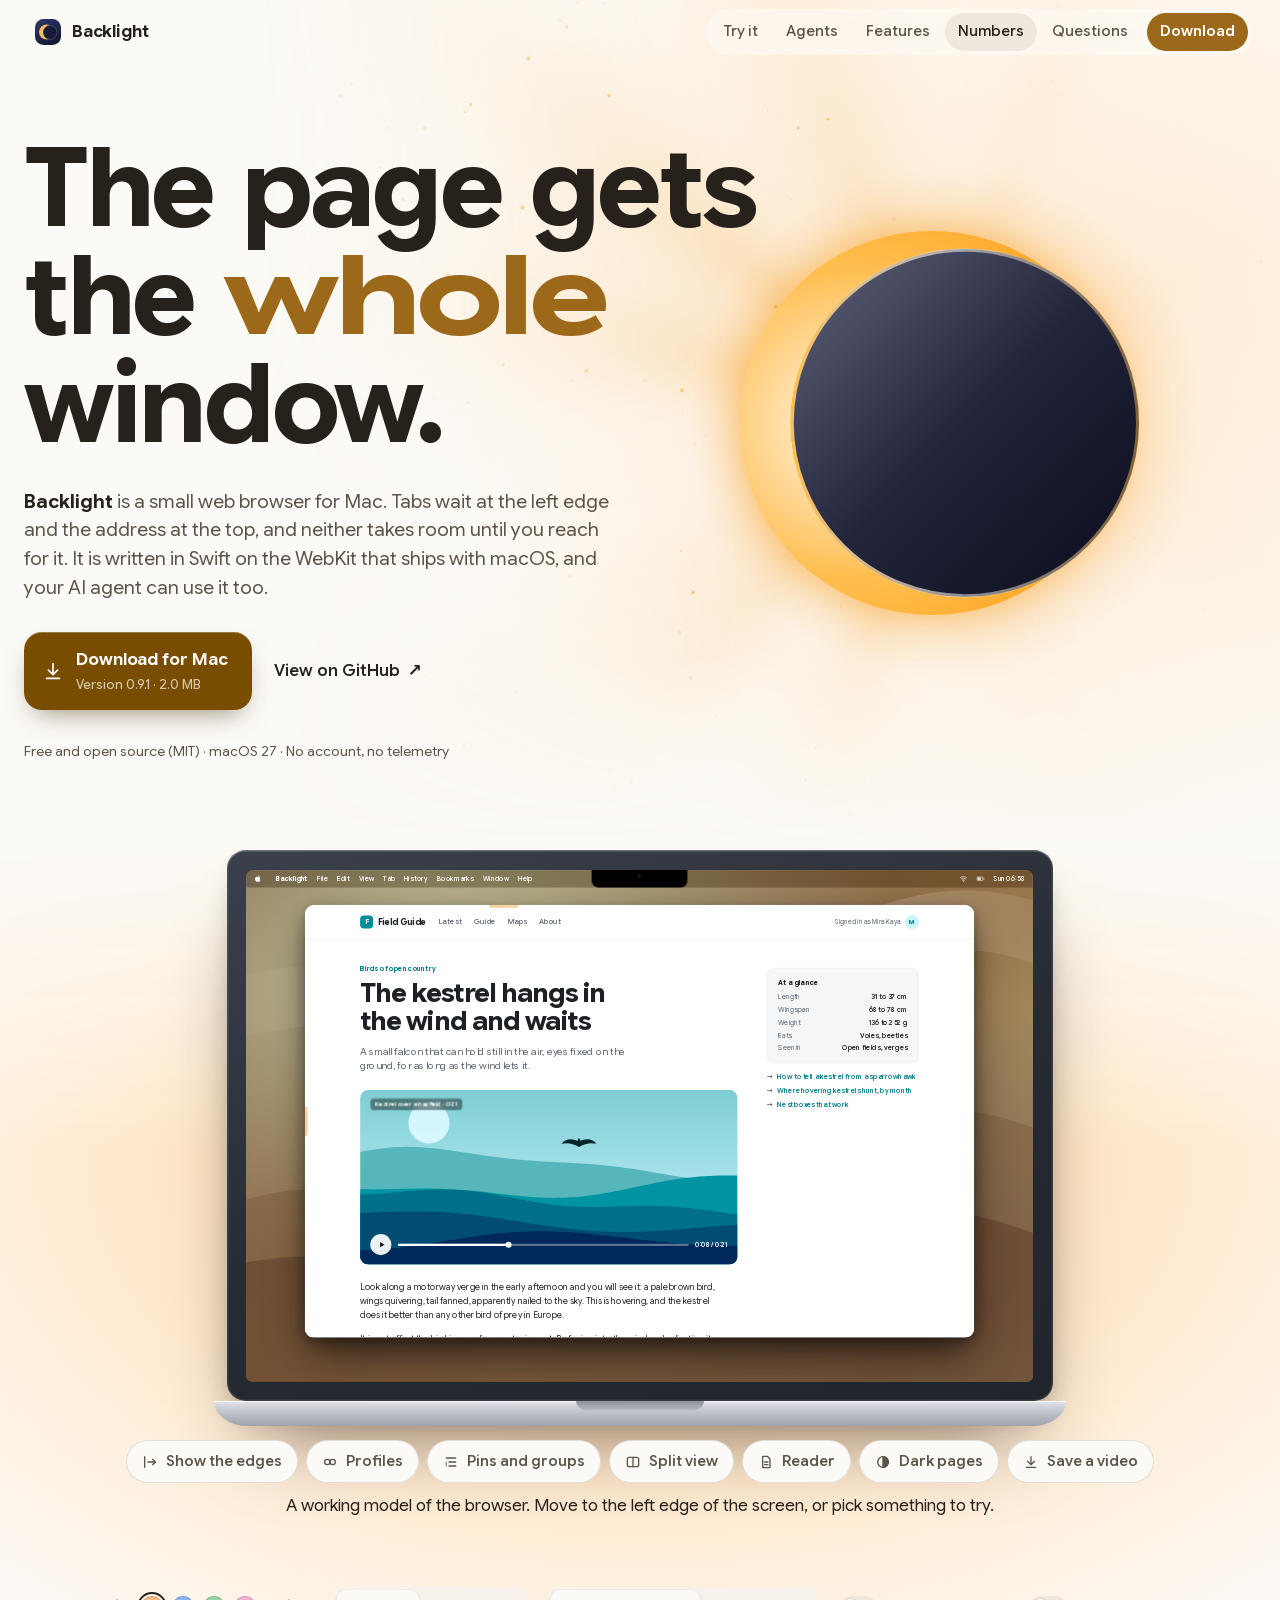
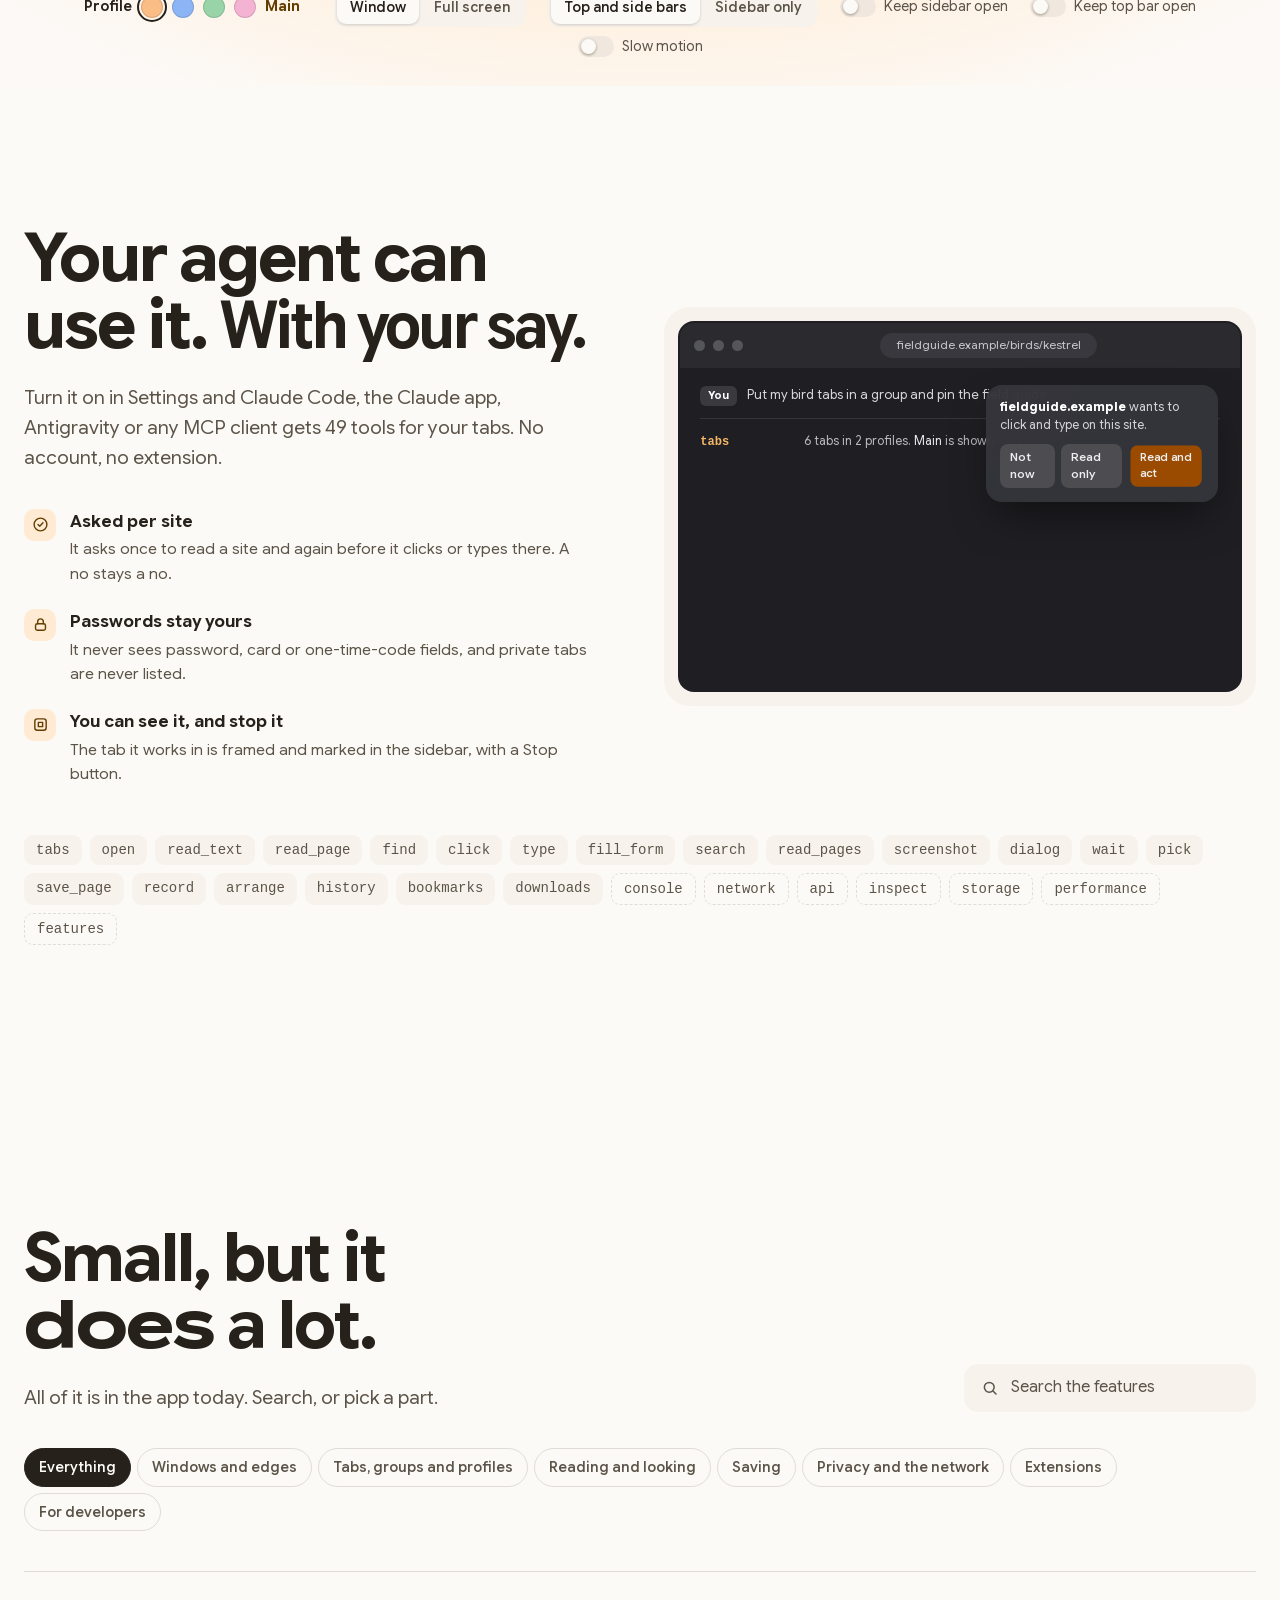
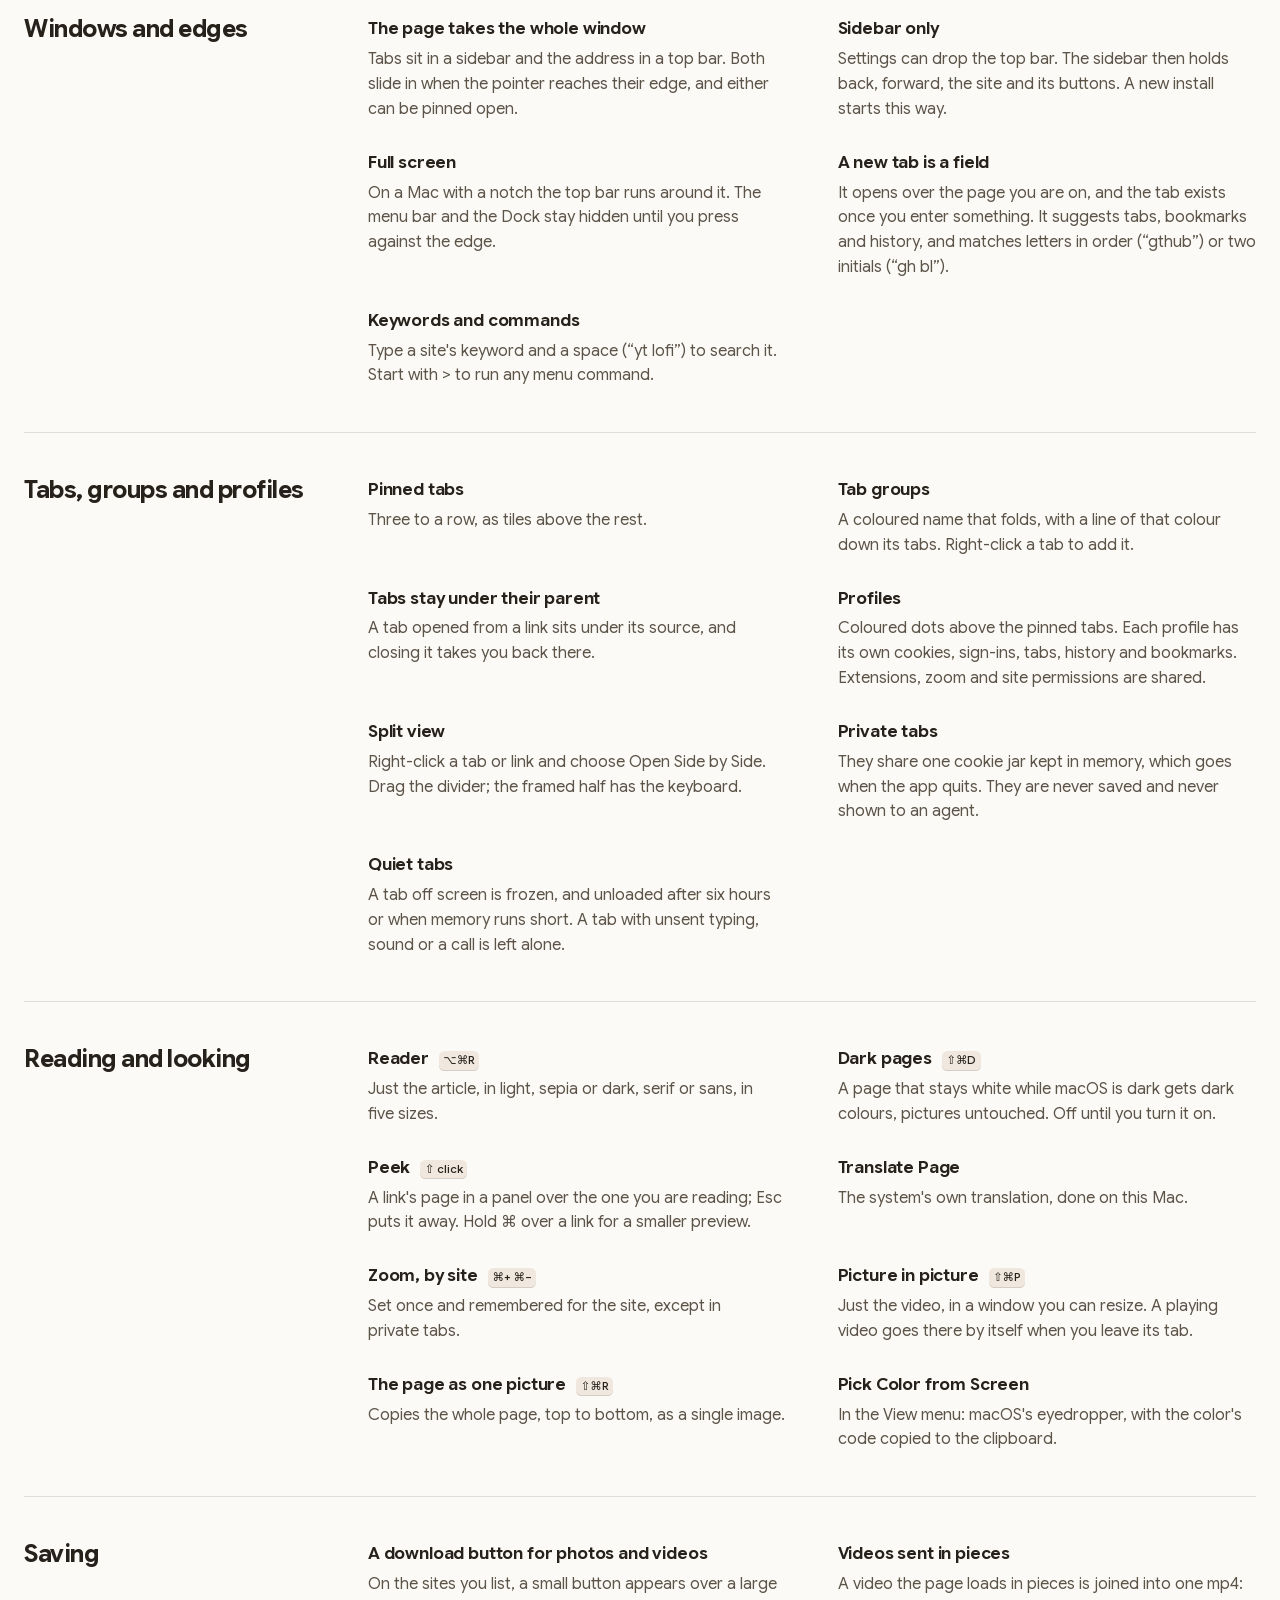
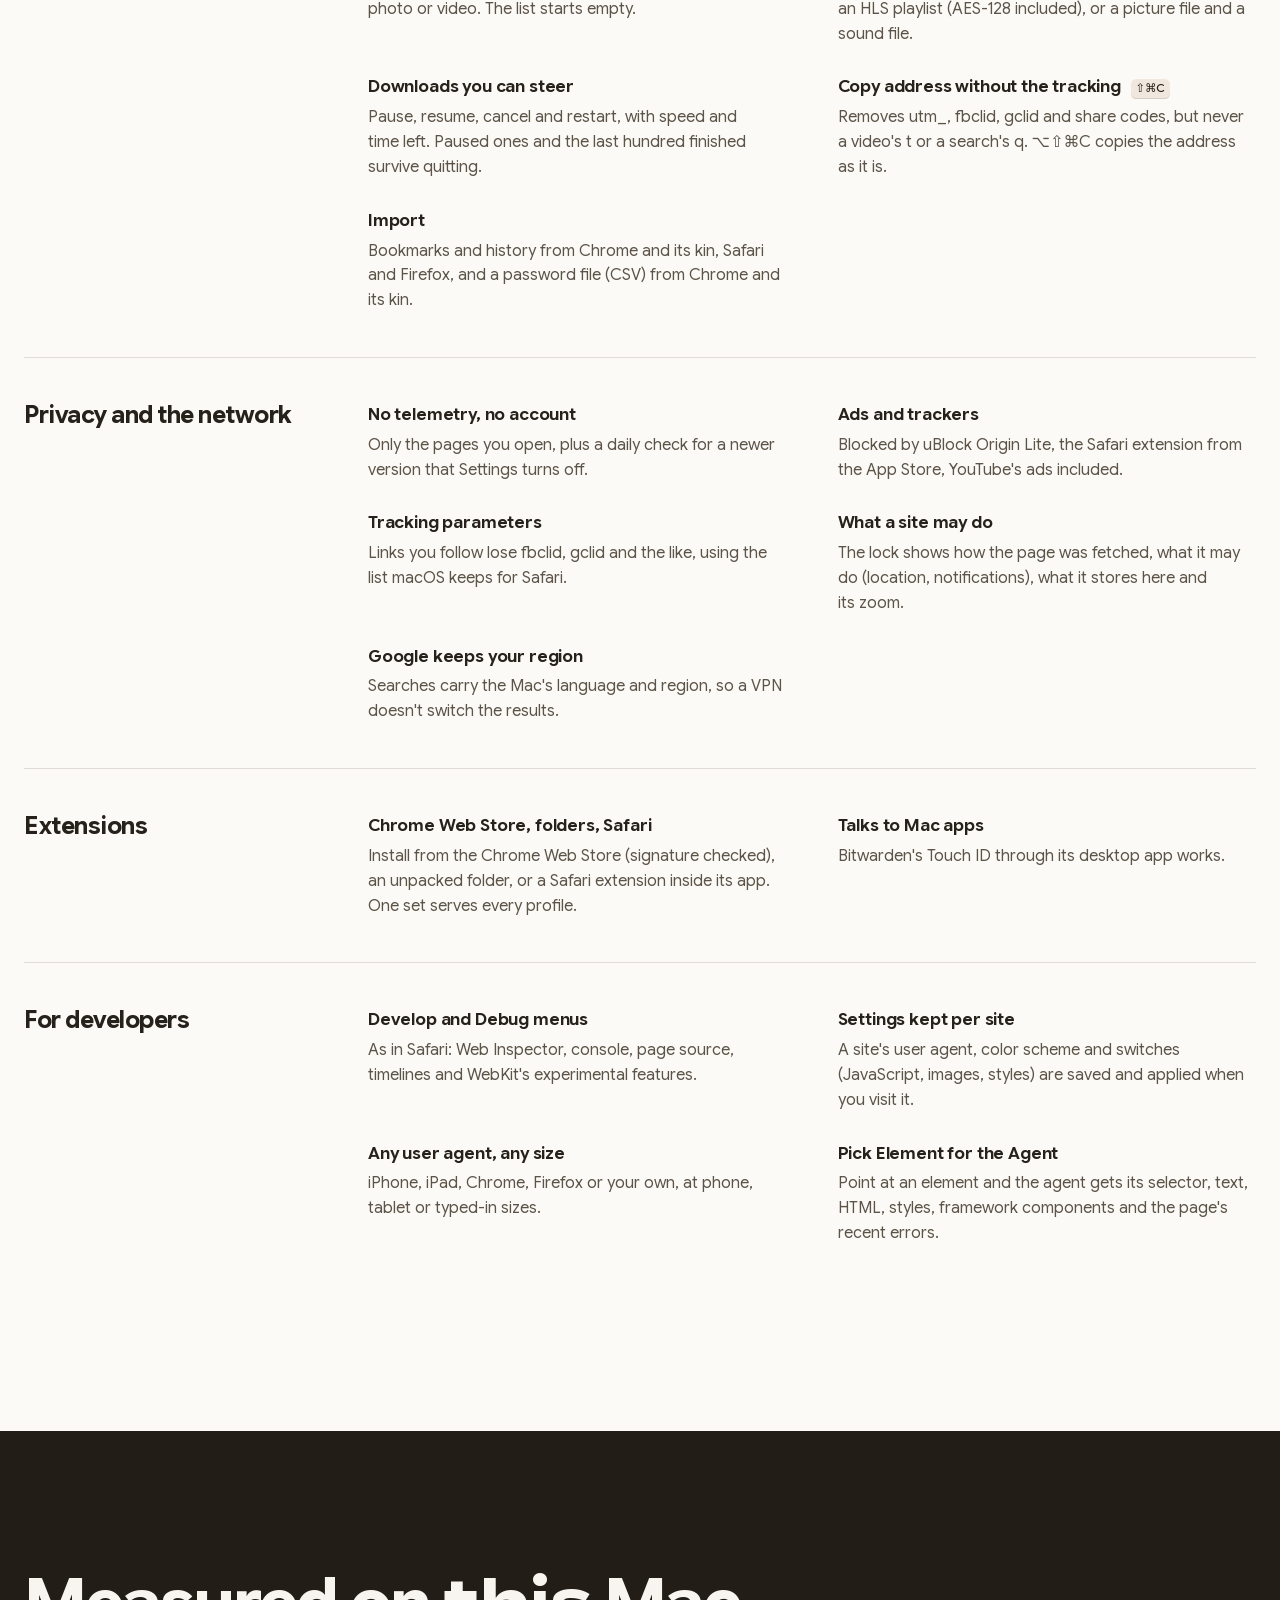
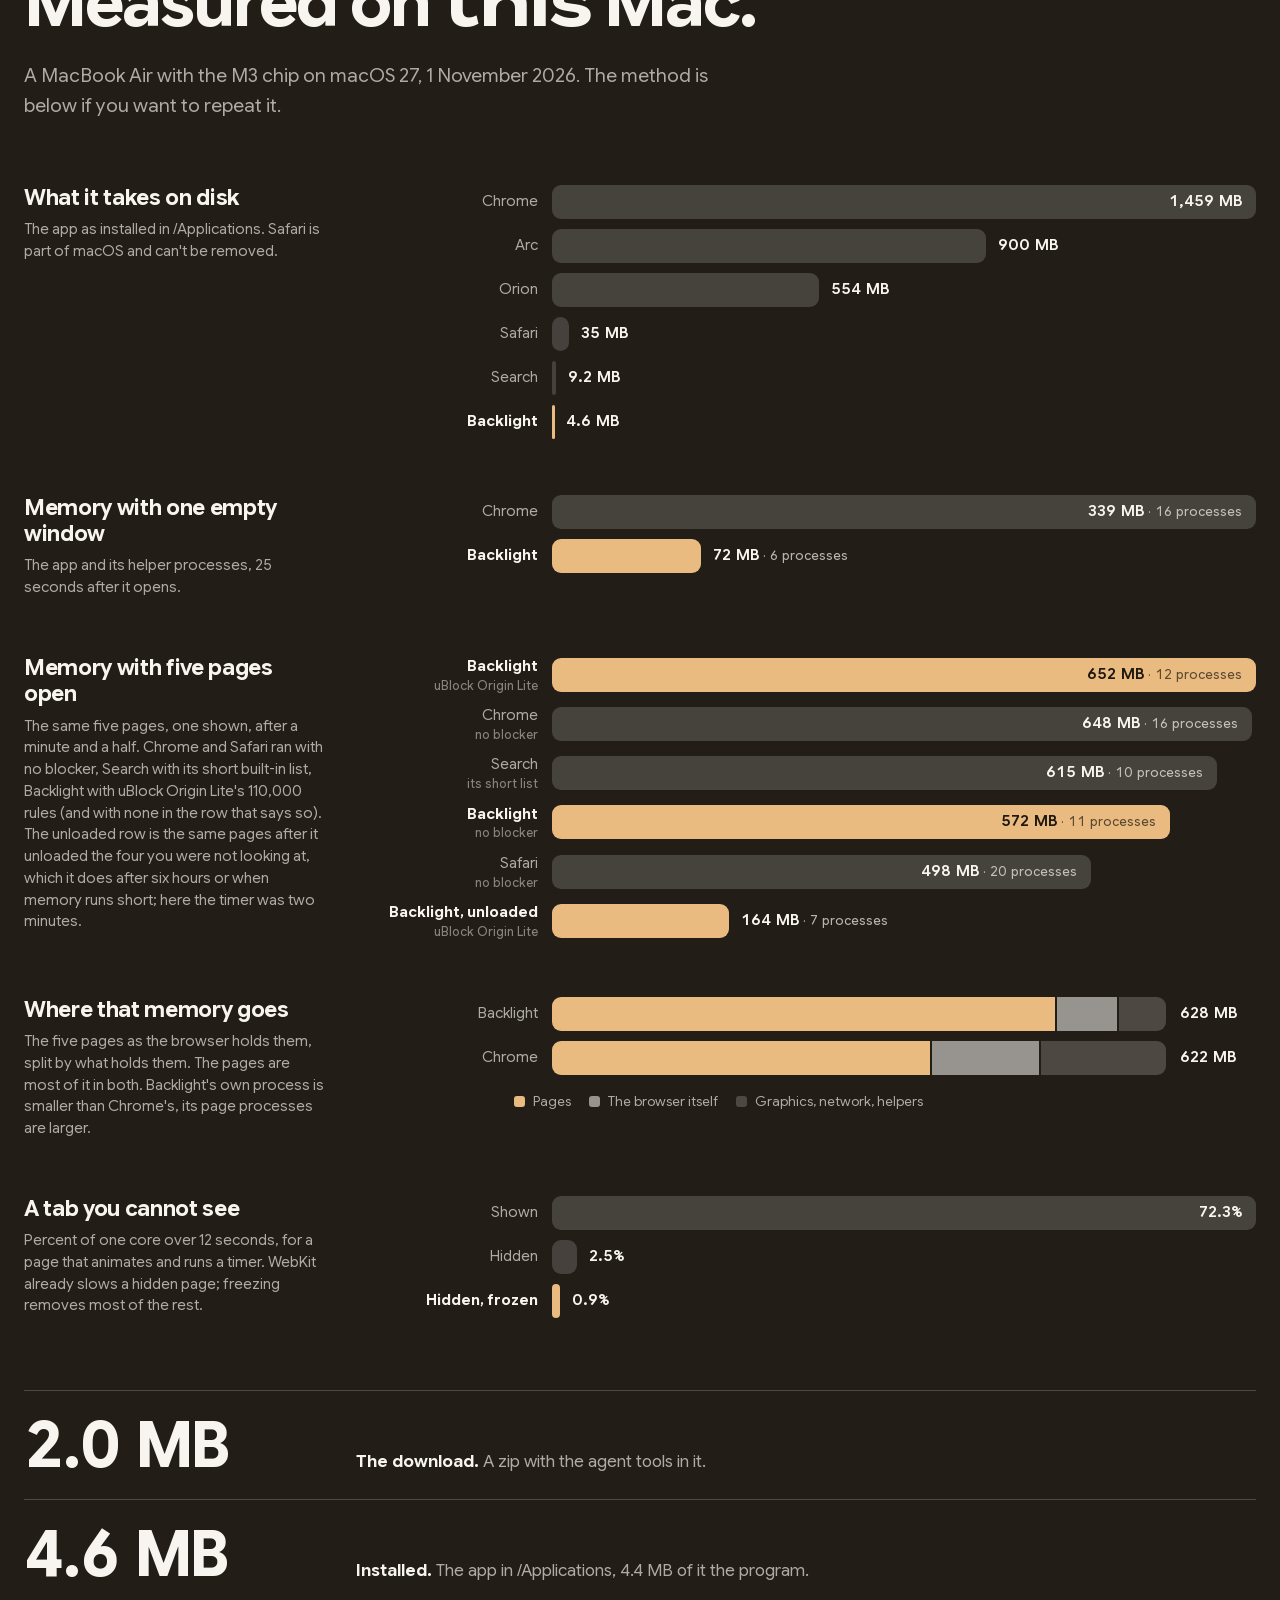
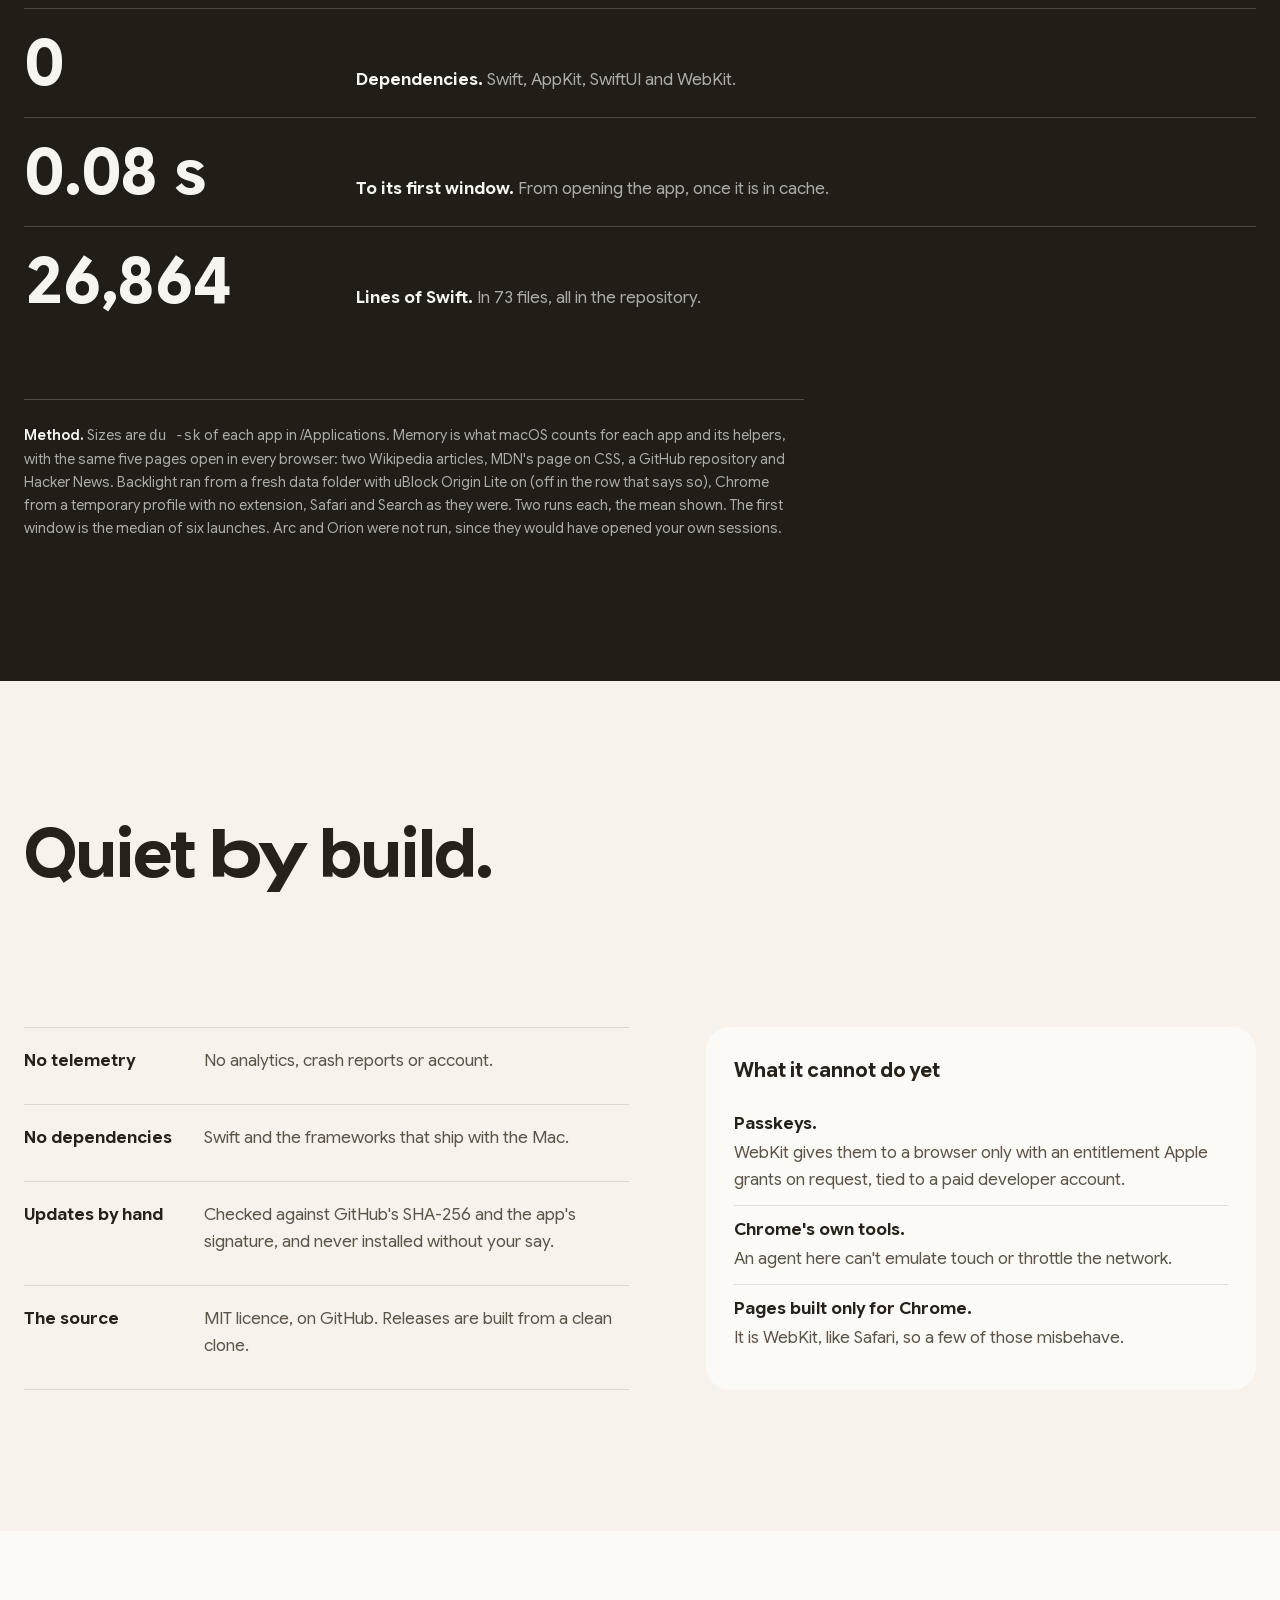
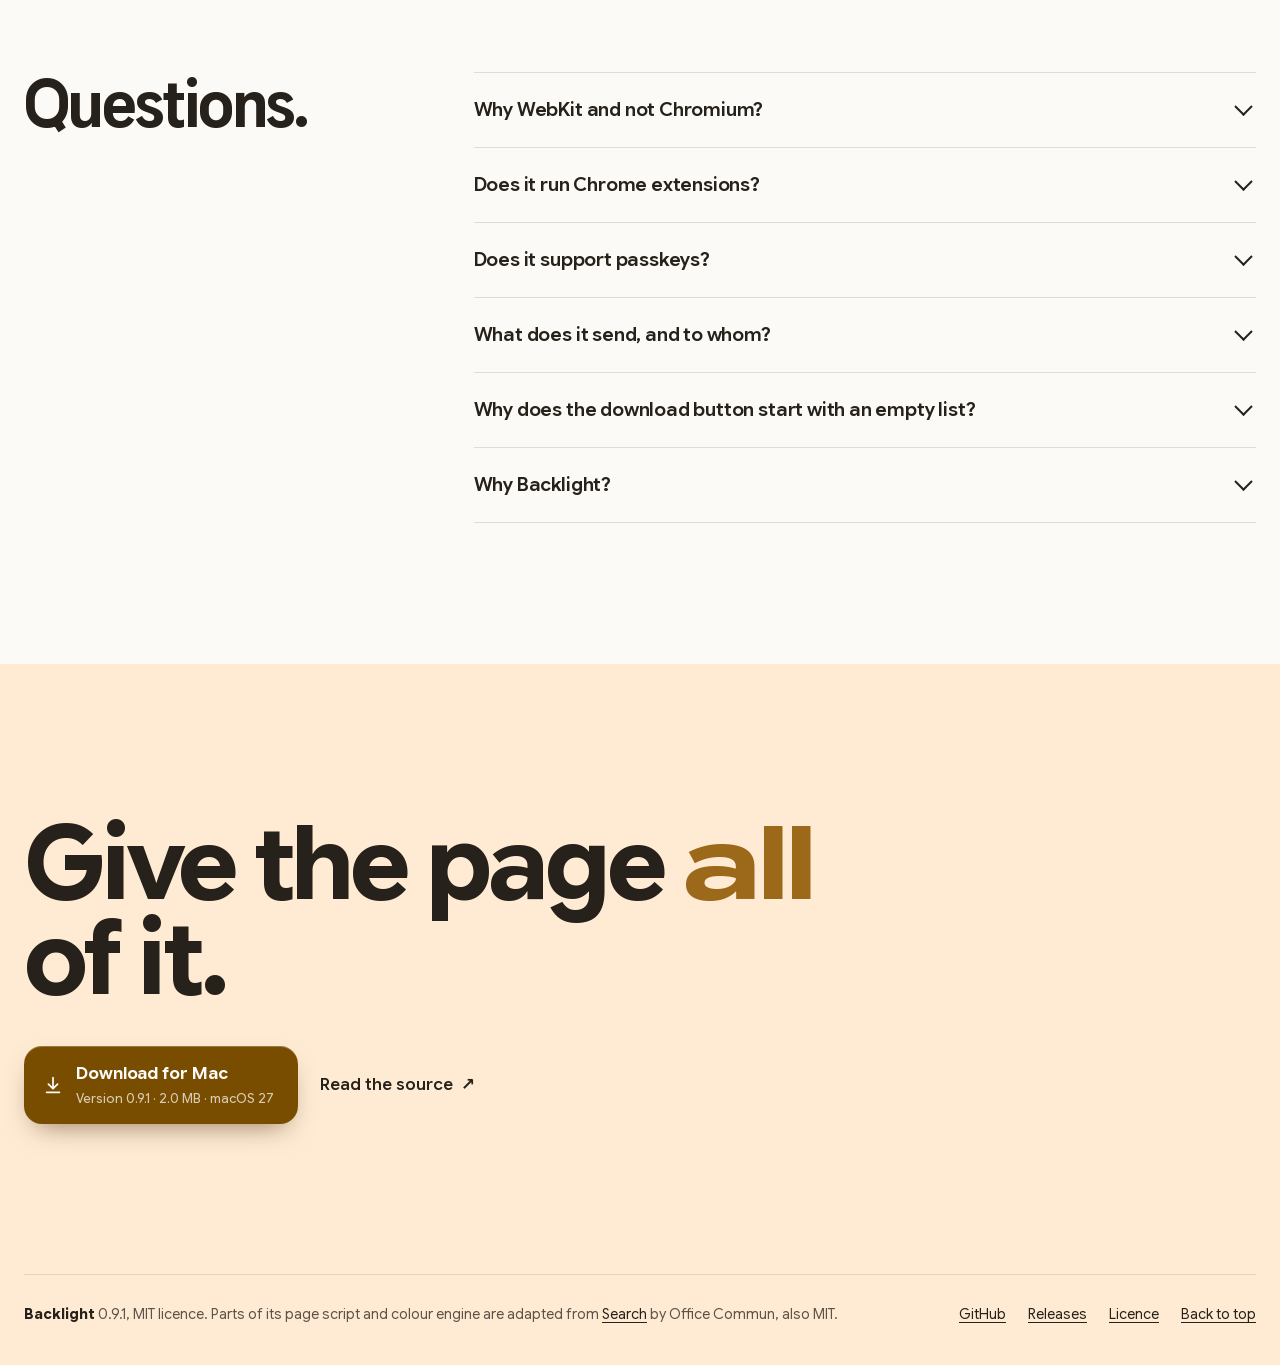
==== docs/index.html @ 27800272 "The website: its sources in site/, the page GitHub Pages serves in docs/" ====
<!doctype html>
<html lang="en">
<head>
<meta charset="utf-8">
<meta name="viewport" content="width=device-width, initial-scale=1, viewport-fit=cover">
<title>Backlight, a quiet web browser for Mac</title>
<meta name="description" content="A small web browser for macOS, written in Swift on WebKit. The page gets the whole window; tabs and the address wait at the edges. No telemetry, no account, a 2 MB download.">
<meta name="color-scheme" content="light dark">
<meta name="theme-color" content="#14172b">
<link rel="canonical" href="https://mbahakeskin.github.io/Backlight/">
<meta property="og:type" content="website">
<meta property="og:title" content="Backlight, a quiet web browser for Mac">
<meta property="og:description" content="A small web browser for macOS. The page gets the whole window; tabs and the address wait at the edges.">
<meta property="og:url" content="https://mbahakeskin.github.io/Backlight/">
<link rel="icon" href="data:image/svg+xml,%3Csvg xmlns='http://www.w3.org/2000/svg' viewBox='0 0 28 28'%3E%3Cdefs%3E%3ClinearGradient id='g' x1='.2' y1='0' x2='.8' y2='1'%3E%3Cstop offset='0' stop-color='%232d3568'/%3E%3Cstop offset='1' stop-color='%2312162f'/%3E%3C/linearGradient%3E%3Cmask id='m'%3E%3Crect width='28' height='28' fill='white'/%3E%3Ccircle cx='16.2' cy='14.4' r='7.1'/%3E%3C/mask%3E%3C/defs%3E%3Crect x='1' y='1' width='26' height='26' rx='8.5' fill='url(%23g)'/%3E%3Ccircle cx='12.6' cy='14' r='7.6' fill='%23ffc981' mask='url(%23m)'/%3E%3Ccircle cx='16.2' cy='14.4' r='7.1' fill='%23171b3a'/%3E%3C/svg%3E">
<style>
/* ---------- Tokens: the whole site wears the colour of the profile that is shown, in a pastel, and only as an accent ---------- */
@property --h { syntax: '<number>'; inherits: true; initial-value: 72; }
@property --c { syntax: '<number>'; inherits: true; initial-value: 0.11; }
@property --l { syntax: '<number>'; inherits: true; initial-value: 0.56; }

:root {
  --h: 72; --c: 0.11; --l: 0.56;
  --slow: 1;
  --ease: cubic-bezier(.16, 1, .3, 1);
  --ease-in: cubic-bezier(.7, 0, .84, 0);
  --font: "GSF", "Google Sans Flex", system-ui, sans-serif;
  --mac: -apple-system, BlinkMacSystemFont, "SF Pro Text", "GSF", system-ui, sans-serif;
  --serif: ui-serif, "New York", Georgia, serif;

  --brand: oklch(var(--l) var(--c) var(--h));
  --brand-deep: oklch(calc(var(--l) - .1) calc(var(--c) * .9) var(--h));
  --brand-ink: oklch(calc(var(--l) - .16) calc(var(--c) * .8) var(--h));
  --brand-soft: oklch(.95 calc(var(--c) * .34) var(--h));
  --brand-mid: oklch(.8 calc(var(--c) * .75) var(--h));
  --on-brand: oklch(.99 .004 var(--h));
  --on-brand-dim: oklch(.99 .004 var(--h) / .72);

  --paper: oklch(.985 .005 var(--h));
  --paper-2: oklch(.964 .01 var(--h));
  --paper-3: oklch(.935 .016 var(--h));
  --ink: oklch(.25 .015 var(--h));
  --ink-2: oklch(.45 .02 var(--h));
  --line: oklch(.25 .015 var(--h) / .13);
  --inv: oklch(.235 .014 var(--h));
  --dot: oklch(.82 calc(var(--c) * .7) var(--h));
  --wrap: min(1240px, 100% - 48px);
  /* the light behind the disc takes the colour of the profile that is shown */
  --eye-light: oklch(.86 calc(var(--c) * 1.4) var(--h));
  --eye-hot: oklch(.98 calc(var(--c) * .35) var(--h));
  --eye-edge: oklch(.76 calc(var(--c) * 1.5) var(--h));
  --eye-glow: oklch(.8 calc(var(--c) * 1.35) var(--h));
  --eye-glass-a: oklch(.31 .055 275);
  --eye-glass-b: oklch(.16 .035 280);
}
@media (prefers-color-scheme: dark) {
  :root:not([data-theme="light"]) {
    --brand: oklch(.78 calc(var(--c) * .9) var(--h));
    --brand-deep: oklch(.8 calc(var(--c) * .8) var(--h));
    --brand-ink: oklch(.86 calc(var(--c) * .6) var(--h));
    --brand-soft: oklch(.28 calc(var(--c) * .3) var(--h));
    --brand-mid: oklch(.55 calc(var(--c) * .7) var(--h));
    --on-brand: oklch(.2 .015 var(--h));
    --on-brand-dim: oklch(.2 .015 var(--h) / .7);
    --paper: oklch(.185 .008 var(--h));
    --paper-2: oklch(.225 .011 var(--h));
    --paper-3: oklch(.28 .015 var(--h));
    --ink: oklch(.95 .006 var(--h));
    --ink-2: oklch(.77 .012 var(--h));
    --line: oklch(.95 .006 var(--h) / .15);
    --inv: oklch(.27 .012 var(--h));
    --dot: oklch(.46 calc(var(--c) * .7) var(--h));
  }
}
:root { transition: --h calc(.9s * var(--slow)) var(--ease), --c calc(.9s * var(--slow)) var(--ease), --l calc(.9s * var(--slow)) var(--ease); }

/* ---------- Base ---------- */
@font-face { font-family: "GSF"; font-style: normal; font-weight: 300 800; font-stretch: 75% 125%; font-display: swap; src: url([data-uri]) format("woff2"); unicode-range: U+0000-00FF, U+0131, U+0152-0153, U+02BB-02BC, U+02C6, U+02DA, U+02DC, U+0304, U+0308, U+0329, U+2000-206F, U+20AC, U+2122, U+2191, U+2193, U+2212, U+2215, U+FEFF, U+FFFD; }
* { box-sizing: border-box; }
html { scroll-behavior: smooth; -webkit-text-size-adjust: 100%; }
body {
  margin: 0; background: var(--paper); color: var(--ink);
  font: 400 1.0625rem/1.58 var(--font); font-stretch: 100%;
  font-optical-sizing: auto; text-rendering: optimizeLegibility;
  -webkit-font-smoothing: antialiased; overflow-x: clip;
}
h1, h2, h3, h4, p, ul, ol, figure, dl, dd { margin: 0; }
ul, ol { padding: 0; list-style: none; }
a { color: inherit; text-decoration-thickness: 1px; text-underline-offset: .2em; }
button { font: inherit; color: inherit; cursor: pointer; }
:focus-visible { outline: 2px solid var(--brand); outline-offset: 3px; border-radius: 6px; }
.skip { position: absolute; left: 16px; top: -60px; z-index: 100; background: var(--paper); color: var(--ink); padding: 10px 14px; border-radius: 10px; }
.skip:focus { top: 14px; }
.wrap { width: var(--wrap); margin-inline: auto; }
.sr { position: absolute; width: 1px; height: 1px; overflow: hidden; clip-path: inset(50%); white-space: nowrap; }
kbd { font: 500 .78em/1 var(--mac); display: inline-grid; place-items: center; min-width: 1.7em; height: 1.7em; padding: 0 .4em; border-radius: .45em; background: var(--paper-3); color: var(--ink); box-shadow: inset 0 -1px 0 var(--line); }

/* ---------- Nav: anchored to the corners, nothing in the middle (the notch lives there) ---------- */
.nav { position: fixed; inset: 0 0 auto 0; z-index: 50; height: 64px; pointer-events: none; }
.nav-in { height: 100%; display: grid; grid-template-columns: 1fr minmax(0, 300px) 1fr; align-items: center; padding-inline: clamp(16px, 2.2vw, 28px); }
.nav > .nav-in > * { pointer-events: auto; }
.brand { display: inline-flex; align-items: center; gap: 10px; font-weight: 650; font-size: 1.0625rem; letter-spacing: -.01em; text-decoration: none; justify-self: start; padding: 6px 12px 6px 6px; border-radius: 999px; background: color-mix(in oklab, var(--paper) 70%, transparent); backdrop-filter: blur(14px) saturate(1.4); -webkit-backdrop-filter: blur(14px) saturate(1.4); color: var(--ink); }
.brand svg { width: 28px; height: 28px; display: block; }
.nav-links { grid-column: 3; justify-self: end; display: flex; align-items: center; gap: 2px; padding: 4px; border-radius: 999px; background: color-mix(in oklab, var(--paper) 70%, transparent); backdrop-filter: blur(14px) saturate(1.4); -webkit-backdrop-filter: blur(14px) saturate(1.4); }
.nav-links a { white-space: nowrap; text-decoration: none; padding: 7px 13px; border-radius: 999px; font-size: .9375rem; font-weight: 500; color: var(--ink-2); transition: color .2s, background .2s; }
.nav-links a:hover { color: var(--ink); background: var(--paper-2); }
.nav-links a.on { color: var(--ink); background: var(--paper-3); }
.nav-links a.get { background: var(--brand); color: var(--on-brand); font-weight: 600; margin-left: 4px; }
.nav-links a.get:hover { background: var(--brand-deep); }
@media (max-width: 880px) { .nav-links a:not(.get):not(.keep) { display: none; } .nav-in { grid-template-columns: 1fr auto; } .nav-links { grid-column: 2; } }

/* ---------- Buttons ---------- */
.btn { --bg: var(--brand-deep); --fg: var(--on-brand); display: inline-flex; align-items: center; gap: 12px; padding: 15px 24px 15px 18px; border-radius: 18px; background: var(--bg); color: var(--fg); text-decoration: none; font-weight: 650; font-size: 1.0625rem; letter-spacing: -.005em; border: 0; box-shadow: 0 1px 0 rgb(255 255 255 / .25) inset, 0 12px 28px -12px oklch(.3 .06 var(--h) / .6); transition: transform .25s var(--ease), box-shadow .25s; }
.btn:hover { transform: translateY(-2px); box-shadow: 0 1px 0 rgb(255 255 255 / .25) inset, 0 18px 34px -12px oklch(.3 .06 var(--h) / .65); }
.btn:active { transform: translateY(0) scale(.99); }
.btn svg { width: 22px; height: 22px; flex: none; }
.btn small { display: block; font-weight: 450; font-size: .8125rem; opacity: .72; margin-top: 1px; letter-spacing: 0; }
.btn-quiet { display: inline-flex; align-items: center; gap: 8px; padding: 15px 8px; color: var(--ink); font-weight: 550; text-decoration: none; }
.btn-quiet span { transition: transform .25s var(--ease); display: inline-block; }
.btn-quiet:hover span { transform: translate(3px, -3px); }

/* ---------- Hero ---------- */
.hero { position: relative; background: var(--paper); color: var(--ink); padding: clamp(112px, 15vh, 156px) 0 0; overflow: clip; isolation: isolate; }
.hero::before { content: ""; position: absolute; inset: 0; z-index: -2; background: radial-gradient(70% 90% at 82% 40%, var(--brand-soft), transparent 70%); }
/* the icon's own ground: dark indigo, not black, in the dark scheme; the hero fades into the page below it */
@media (prefers-color-scheme: dark) {
  :root:not([data-theme="light"]) .hero { background: oklch(.2 .042 276); }
  :root:not([data-theme="light"]) .hero::after { content: ""; position: absolute; left: 0; right: 0; bottom: 0; height: 260px; z-index: -1; background: linear-gradient(to bottom in oklab, transparent, var(--paper)); pointer-events: none; }
}
.dots { position: absolute; inset: 0; width: 100%; height: 100%; z-index: -1; color: var(--eye-glow); -webkit-mask-image: linear-gradient(to right, transparent 20%, #000 58%), linear-gradient(to bottom, #000 78%, transparent); -webkit-mask-composite: source-in; mask-image: linear-gradient(to right, transparent 20%, #000 58%), linear-gradient(to bottom, #000 78%, transparent); mask-composite: intersect; }
.hero-in { width: var(--wrap); margin-inline: auto; display: grid; gap: 28px; pointer-events: none; position: relative; z-index: 1; }
/* the disc that looks at the pointer: dark glass in front, the profile's light behind it, the dots ripple out from it */
.eye { position: absolute; left: 74%; top: 50%; z-index: 0; width: clamp(300px, 40vw, 600px); aspect-ratio: 1; transform: translate(-50%, -50%); pointer-events: none; }
.eye svg { display: block; width: 100%; height: 100%; overflow: visible; }
.eye .drift { animation: drift 15s ease-in-out infinite alternate; }
@keyframes drift { 0% { transform: translate(-5px, 3px); } 50% { transform: translate(4px, -4px); } 100% { transform: translate(-2px, 5px); } }
.nav .brand .mark { width: 28px; height: 28px; }
@media (max-width: 760px) { .eye { left: 78%; top: 19%; width: 68vw; opacity: .55; } }
@media (prefers-reduced-motion: reduce) { .eye .drift { animation: none; } }
.hero-in a, .hero-in .cta, .hero h1 { pointer-events: auto; }
.hero h1 { font-weight: 700; font-size: clamp(3.1rem, 8.6vw, 8.4rem); line-height: .98; letter-spacing: -.03em; word-spacing: .07em; max-width: 14ch; font-stretch: 100%; }
.hero h1 .l { display: block; overflow: hidden; padding-bottom: .08em; margin-bottom: -.08em; }
.hero h1 .l > span { display: inline-block; transform: translateY(105%); animation: rise 1.1s var(--ease) forwards; }
.hero h1 .l:nth-child(2) > span { animation-delay: .09s; }
.hero h1 .l:nth-child(3) > span { animation-delay: .18s; }
.hero h1 .narrow { font-stretch: 78%; font-weight: 640; }
.hero h1 .wide { font-stretch: 125%; font-weight: 800; letter-spacing: -.045em; color: var(--brand); transition: font-stretch .6s var(--ease), font-weight .6s var(--ease); }
.hero h1:hover .wide { font-stretch: 78%; font-weight: 700; }
@keyframes rise { to { transform: none; } }
.hero-row { display: grid; gap: 30px; justify-items: start; padding-bottom: clamp(44px, 7vw, 84px); }
.hero-sub { max-width: 46ch; font-size: clamp(1.125rem, 1.5vw, 1.3125rem); line-height: 1.5; color: var(--ink-2); opacity: 0; animation: fade .9s .45s var(--ease) forwards; }
.hero-sub b { color: var(--ink); font-weight: 650; }
.cta { display: flex; flex-wrap: wrap; align-items: center; gap: 4px 14px; opacity: 0; animation: fade .9s .6s var(--ease) forwards; }
.meta { font-size: .875rem; color: var(--ink-2); opacity: 0; animation: fade .9s .7s var(--ease) forwards; }
@keyframes fade { to { opacity: 1; } }

/* ---------- Stage section: the laptop and its controls fit in one screen ---------- */
.stage-sec { position: relative; background: var(--paper); padding: 4px 0 28px; scroll-margin-top: 56px; overflow: clip; isolation: isolate; --wash: oklch(.9 calc(var(--c) * .8) var(--h)); }
.stage-sec::before { content: ""; position: absolute; inset: 0; z-index: -1; background: radial-gradient(75% 70% at 50% 38%, var(--wash), color-mix(in oklch, var(--wash) 45%, var(--paper)) 55%, var(--paper) 100%); pointer-events: none; -webkit-mask-image: linear-gradient(to bottom, transparent 0, #000 300px); mask-image: linear-gradient(to bottom, transparent 0, #000 300px); }
@media (prefers-color-scheme: dark) { :root:not([data-theme="light"]) .stage-sec { --wash: oklch(.3 calc(var(--c) * .7) var(--h)); } }
.pulse { position: absolute; left: 50%; top: 42%; width: 120vmax; aspect-ratio: 1; border-radius: 50%; translate: -50% -50%; z-index: -1; pointer-events: none; background: radial-gradient(closest-side, var(--pc) 0, var(--pc) 55%, transparent 100%); opacity: 0; scale: .05; animation: pulse 1.3s var(--ease) forwards; }
@keyframes pulse { 0% { opacity: .85; scale: .05; } 100% { opacity: 0; scale: 1; } }
.profdots { display: inline-flex; align-items: center; gap: 9px; }
.profdots .lbl { font-weight: 600; color: var(--ink); }
.profdots button { width: 22px; height: 22px; border-radius: 50%; border: 0; padding: 0; position: relative; box-shadow: inset 0 0 0 1px oklch(0 0 0 / .12); transition: transform .25s var(--ease); }
.profdots button:hover { transform: scale(1.15); }
.profdots button[aria-pressed="true"]::after { content: ""; position: absolute; inset: -4px; border-radius: 50%; border: 2px solid var(--ink); }
.profdots .pn { min-width: 3.2em; font-weight: 650; color: var(--brand-ink); }
.stage-wrap { width: clamp(560px, calc((100svh - 330px) * 1.45), 1380px); max-width: calc(100% - 32px); margin-inline: auto; position: relative; }

.controls { position: relative; width: min(1360px, 100% - 32px); margin: 14px auto 0; display: grid; gap: 10px; }
.chips { display: flex; flex-wrap: wrap; gap: 8px; justify-content: center; }
.chip { display: inline-flex; align-items: center; gap: 8px; padding: 9px 15px; border-radius: 999px; border: 1px solid var(--line); background: var(--paper); color: var(--ink-2); font-weight: 550; font-size: .9375rem; transition: background .2s, color .2s, border-color .2s, transform .2s var(--ease); }
.chip:hover { background: var(--paper-2); color: var(--ink); }
.chip:active { transform: scale(.97); }
.chip[aria-pressed="true"] { background: var(--brand); border-color: transparent; color: var(--on-brand); }
.chip.ran { animation: ran .7s var(--ease); }
@keyframes ran { 0% { background: var(--brand-mid); } 100% { background: var(--paper); } }
.chip svg { width: 16px; height: 16px; }
.caption { min-height: 4.9em; display: grid; justify-items: center; align-content: start; text-align: center; }
.caption p { max-width: 74ch; font-size: 1.0625rem; line-height: 1.5; color: var(--ink); text-wrap: pretty; }
.caption .hint { display: none; }
.toggles { display: flex; flex-wrap: wrap; gap: 8px 22px; justify-content: center; align-items: center; font-size: .9rem; color: var(--ink-2); }
.seg { display: inline-flex; padding: 3px; border-radius: 12px; background: var(--paper-2); gap: 2px; align-items: center; }
.seg button { border: 0; background: none; padding: 6px 13px; border-radius: 9px; font-weight: 550; font-size: .875rem; color: var(--ink-2); transition: background .2s, color .2s; }
.seg button[aria-pressed="true"] { background: var(--paper); color: var(--ink); box-shadow: 0 1px 3px oklch(.2 .03 var(--h) / .18); }
.toggles label { display: inline-flex; align-items: center; gap: 8px; cursor: pointer; user-select: none; }
.sw { appearance: none; width: 36px; height: 21px; border-radius: 99px; background: var(--paper-3); position: relative; transition: background .25s; margin: 0; cursor: pointer; }
.sw::after { content: ""; position: absolute; left: 3px; top: 3px; width: 15px; height: 15px; border-radius: 50%; background: var(--paper); box-shadow: 0 1px 3px oklch(.2 .03 var(--h) / .4); transition: transform .3s var(--ease); }
.sw:checked { background: var(--brand); }
.sw:checked::after { transform: translateX(15px); }
.sw:disabled { opacity: .4; cursor: not-allowed; }
.toggles .lbl { font-weight: 600; color: var(--ink); }
@media (max-width: 760px) { .stage-wrap { width: 100%; max-width: none; } }

/* ---------- Sections ---------- */
section { position: relative; }
.sec { padding: clamp(72px, 11vw, 148px) 0; }
.sec h2 { font-size: clamp(2.2rem, 5.2vw, 4.4rem); line-height: 1; letter-spacing: -.03em; font-weight: 700; max-width: 16ch; text-wrap: balance; }
.sec h2 .w { font-stretch: 125%; font-weight: 780; }
.sec h2 .n { font-stretch: 76%; font-weight: 620; }
.lede { font-size: clamp(1.1rem, 1.5vw, 1.3rem); color: var(--ink-2); max-width: 54ch; margin-top: 22px; text-wrap: pretty; }
.reveal { opacity: 0; transform: translateY(22px); transition: opacity .8s var(--ease), transform .8s var(--ease); }
.reveal.in { opacity: 1; transform: none; }
@media (prefers-reduced-motion: reduce) { .reveal { opacity: 1; transform: none; transition: none; } .hero h1 .l > span { animation: none; transform: none; } .hero-sub, .cta, .meta { animation: none; opacity: 1; } html { scroll-behavior: auto; } }

/* What it does: an index, not a grid of cards */
.index-head { display: grid; grid-template-columns: minmax(0, 1fr) auto; gap: 24px 48px; align-items: end; }
.finder { display: flex; align-items: center; gap: 10px; padding: 0 16px; height: 48px; width: min(380px, 100%); border-radius: 14px; background: var(--paper-2); border: 1px solid transparent; }
.finder:focus-within { border-color: var(--brand); }
.finder svg { width: 18px; height: 18px; color: var(--ink-2); flex: none; }
.finder input { flex: 1; min-width: 0; border: 0; background: none; color: var(--ink); font: inherit; font-size: 1rem; outline: none; }
.finder input::placeholder { color: var(--ink-2); }
.groups-nav { display: flex; flex-wrap: wrap; gap: 6px; margin-top: 36px; }
.groups-nav button { border: 1px solid var(--line); background: none; padding: 7px 14px; border-radius: 999px; font-size: .9rem; font-weight: 550; color: var(--ink-2); transition: all .2s; }
.groups-nav button:hover { color: var(--ink); background: var(--paper-2); }
.groups-nav button[aria-pressed="true"] { background: var(--ink); border-color: var(--ink); color: var(--paper); }
.fgroup { display: grid; grid-template-columns: minmax(180px, 280px) 1fr; gap: 12px clamp(24px, 5vw, 80px); padding: 44px 0; border-top: 1px solid var(--line); }
.fgroup:first-of-type { margin-top: 40px; }
.fgroup h3 { font-size: 1.5rem; line-height: 1.15; letter-spacing: -.02em; font-weight: 680; position: sticky; top: 92px; align-self: start; }
.fgroup h3 small { display: block; margin-top: 8px; font-size: .9375rem; font-weight: 400; letter-spacing: 0; color: var(--ink-2); line-height: 1.45; }
.frows { display: grid; grid-template-columns: repeat(2, minmax(0, 1fr)); gap: 28px clamp(24px, 4vw, 56px); }
.frow h4 { font-size: 1.0625rem; font-weight: 640; letter-spacing: -.01em; display: flex; align-items: baseline; gap: 10px; }
.frow h4 kbd { font-size: .72rem; font-weight: 500; }
.frow p { color: var(--ink-2); font-size: 1rem; line-height: 1.55; margin-top: 4px; text-wrap: pretty; }
.frow[hidden], .fgroup[hidden] { display: none; }
.none { padding: 40px 0; color: var(--ink-2); }
@media (max-width: 820px) { .fgroup { grid-template-columns: 1fr; } .fgroup h3 { position: static; } .frows { grid-template-columns: 1fr; } .index-head { grid-template-columns: 1fr; } }

/* Numbers */
.numbers { background: var(--inv); color: oklch(.97 .006 var(--h)); --on-brand: oklch(.97 .006 var(--h)); --on-brand-dim: oklch(.97 .006 var(--h) / .66); --brand: oklch(.82 calc(var(--c) * .85) var(--h)); overflow: clip; }
.numbers .lede { color: var(--on-brand-dim); }
.numbers h2 { max-width: 18ch; }
.bars { margin-top: 64px; display: grid; gap: 56px; }
.bar-block { display: grid; grid-template-columns: minmax(200px, 300px) 1fr; gap: 16px clamp(24px, 5vw, 72px); align-items: start; }
.bar-block h3 { font-size: 1.375rem; font-weight: 660; letter-spacing: -.015em; line-height: 1.2; }
.bar-block h3 small { display: block; font-size: .9375rem; font-weight: 400; color: var(--on-brand-dim); margin-top: 8px; letter-spacing: 0; line-height: 1.45; }
.bar-list { display: grid; gap: 10px; }
.bar-row { display: grid; grid-template-columns: 150px 1fr; gap: 14px; align-items: center; font-size: .9375rem; }
.bar-row .name { color: var(--on-brand-dim); text-align: right; }
.bar-row.me .name { color: var(--on-brand); font-weight: 650; }
.bar-track { position: relative; height: 34px; }
.bar-fill { position: absolute; inset: 0 auto 0 0; width: calc(var(--w) * 1%); min-width: 3px; border-radius: 9px; background: oklch(.97 .006 var(--h) / .17); transform: scaleX(0); transform-origin: left; transition: transform 1.3s var(--ease); }
.bar-row.me .bar-fill { background: var(--brand); }
.in .bar-fill { transform: scaleX(1); }
.bar-val { position: absolute; left: calc(var(--w) * 1% + 12px); top: 50%; translate: 0 -50%; font-weight: 600; white-space: nowrap; font-variant-numeric: tabular-nums; }
.bar-row.me .bar-val { color: var(--on-brand); }
.bar-val.in-bar { left: auto; right: calc((100 - var(--w)) * 1% + 14px); color: var(--on-brand); }
.big-facts { display: grid; grid-template-columns: repeat(auto-fit, minmax(210px, 1fr)); gap: 40px 32px; margin-top: 8px; }
.fact b { display: block; font-size: clamp(2.4rem, 4.4vw, 3.8rem); font-weight: 720; letter-spacing: -.035em; line-height: 1; font-variant-numeric: tabular-nums; font-stretch: 90%; }
.fact span { display: block; margin-top: 10px; color: var(--on-brand-dim); font-size: .9875rem; max-width: 24ch; line-height: 1.4; }
.method { margin-top: 64px; padding-top: 24px; border-top: 1px solid oklch(.985 .012 var(--h) / .22); font-size: .9rem; line-height: 1.6; color: var(--on-brand-dim); max-width: 78ch; }
.method b { color: var(--on-brand); font-weight: 600; }
@media (max-width: 820px) { .bar-block { grid-template-columns: 1fr; } .bar-row { grid-template-columns: 84px 1fr; } }

/* Agents */
.agents { display: grid; grid-template-columns: minmax(0, 1fr) minmax(0, 1.05fr); gap: clamp(32px, 6vw, 96px); align-items: center; }
.agent-points { margin-top: 36px; display: grid; gap: 22px; }
.agent-points li { display: grid; grid-template-columns: 32px 1fr; gap: 14px; }
.agent-points .dot { width: 32px; height: 32px; border-radius: 10px; background: var(--brand-soft); color: var(--brand-ink); display: grid; place-items: center; }
@media (prefers-color-scheme: dark) { :root:not([data-theme="light"]) .agent-points .dot { color: var(--brand-mid); } }
.agent-points .dot svg { width: 17px; height: 17px; }
.agent-points h3 { font-size: 1.0625rem; font-weight: 650; }
.agent-points p { color: var(--ink-2); font-size: .975rem; margin-top: 2px; }
.agent-demo { position: relative; border-radius: 26px; background: var(--paper-2); padding: 14px; }
.agent-win { border-radius: 16px; overflow: hidden; background: #1f1f23; color: #eee; font: 13px/1.4 var(--mac); position: relative; border: 2px solid transparent; transition: border-color .4s, box-shadow .4s; }
.agent-demo.work .agent-win { border-color: oklch(.7 .16 var(--h)); box-shadow: 0 0 0 4px oklch(.7 .16 var(--h) / .22); }
.agent-bar { display: flex; align-items: center; gap: 8px; padding: 10px 14px; background: #2a2a2f; }
.agent-bar i { width: 11px; height: 11px; border-radius: 50%; background: #55555c; }
.agent-bar .url { margin: 0 auto; background: #38383e; border-radius: 99px; padding: 4px 16px; font-size: 12px; color: #c8c8ce; }
.agent-body { padding: 18px 20px 20px; display: grid; gap: 12px; min-height: 322px; align-content: start; }
.log { display: grid; gap: 9px; font-size: 12.5px; }
.log li { display: grid; grid-template-columns: 94px 1fr; gap: 10px; opacity: 0; transform: translateY(6px); transition: opacity .5s, transform .5s var(--ease); }
.log li.on { opacity: 1; transform: none; }
.log code { font: 600 12px/1.5 ui-monospace, "SF Mono", Menlo, monospace; color: oklch(.82 .12 var(--h)); }
.log span { color: #b9b9c1; }
.log em { color: #ececf0; font-style: normal; }
.pill { position: absolute; left: 50%; bottom: 14px; translate: -50% 0; display: flex; align-items: center; gap: 10px; padding: 8px 8px 8px 14px; border-radius: 999px; background: rgb(60 60 66 / .85); backdrop-filter: blur(16px); font-size: 12.5px; font-weight: 550; opacity: 0; transform: translateY(8px); transition: opacity .4s, transform .5s var(--ease); }
.agent-demo.work .pill { opacity: 1; transform: none; }
.pill i { width: 8px; height: 8px; border-radius: 50%; background: oklch(.75 .17 var(--h)); animation: pulse 1.4s ease-in-out infinite; }
.pill b { background: rgb(255 255 255 / .14); padding: 4px 12px; border-radius: 99px; font-weight: 600; }
@keyframes pulse { 50% { opacity: .3; } }
.ask { position: absolute; right: 22px; top: 62px; width: 232px; padding: 14px; border-radius: 16px; background: rgb(54 54 60 / .94); backdrop-filter: blur(20px); box-shadow: 0 20px 40px -10px rgb(0 0 0 / .5); font-size: 12.5px; opacity: 0; transform: translateY(-8px) scale(.98); transition: opacity .35s, transform .5s var(--ease); pointer-events: none; }
.agent-demo.asking .ask { opacity: 1; transform: none; }
.ask p { color: #d6d6dc; margin-bottom: 10px; line-height: 1.4; }
.ask p b { color: #fff; }
.ask div { display: flex; gap: 6px; }
.ask span { padding: 5px 10px; border-radius: 8px; background: rgb(255 255 255 / .12); font-weight: 550; font-size: 12px; }
.ask span.y { background: oklch(.62 .17 var(--h)); }
@media (max-width: 960px) { .agents { grid-template-columns: 1fr; } }
.tool-cloud { margin-top: 48px; display: flex; flex-wrap: wrap; gap: 8px; }
.tool-cloud span { font: 500 .875rem/1 ui-monospace, "SF Mono", Menlo, monospace; padding: 8px 12px; border-radius: 9px; background: var(--paper-2); color: var(--ink-2); }
.tool-cloud span.dev { background: none; border: 1px dashed var(--line); }

/* Quiet by construction */
.quiet { background: var(--paper-2); }
.quiet-grid { display: grid; grid-template-columns: 1.1fr 1fr; gap: clamp(32px, 6vw, 96px); margin-top: 56px; }
.quiet ul { display: grid; gap: 0; }
.quiet li { display: grid; grid-template-columns: 160px 1fr; gap: 20px; padding: 20px 0; border-top: 1px solid var(--line); }
.quiet li:last-child { border-bottom: 1px solid var(--line); }
.quiet li b { font-weight: 650; }
.quiet li span { color: var(--ink-2); }
.honest { padding: 28px; border-radius: 24px; background: var(--paper); align-self: start; }
.honest h3 { font-size: 1.25rem; font-weight: 670; margin-bottom: 14px; }
.honest li { grid-template-columns: 1fr; padding: 11px 0; gap: 2px; border-top: 1px solid var(--line); }
.honest li:first-child { border-top: 0; }
.honest li:last-child { border-bottom: 0; }
@media (max-width: 880px) { .quiet-grid { grid-template-columns: 1fr; } .quiet li { grid-template-columns: 1fr; gap: 2px; } }

/* FAQ */
.faq { display: grid; grid-template-columns: minmax(0, 360px) minmax(0, 1fr); gap: clamp(32px, 7vw, 112px); }
.faq h2 { position: sticky; top: 96px; align-self: start; }
details { border-top: 1px solid var(--line); }
details:last-child { border-bottom: 1px solid var(--line); }
summary { list-style: none; cursor: pointer; padding: 22px 40px 22px 0; font-size: 1.1875rem; font-weight: 600; letter-spacing: -.01em; position: relative; }
summary::-webkit-details-marker { display: none; }
summary::after { content: ""; position: absolute; right: 6px; top: 50%; width: 11px; height: 11px; border-right: 2px solid currentColor; border-bottom: 2px solid currentColor; translate: 0 -75%; rotate: 45deg; transition: rotate .35s var(--ease); }
details[open] summary::after { rotate: 225deg; translate: 0 -25%; }
details .a { display: grid; grid-template-rows: 0fr; transition: grid-template-rows .4s var(--ease); }
details[open] .a { grid-template-rows: 1fr; }
details .a > div { overflow: hidden; }
details .a p { padding: 0 40px 24px 0; color: var(--ink-2); max-width: 60ch; text-wrap: pretty; }
details .a p + p { margin-top: -10px; }
@media (max-width: 880px) { .faq { grid-template-columns: 1fr; } .faq h2 { position: static; } }

/* Closing */
.closing { background: var(--brand-soft); color: var(--ink); padding: clamp(80px, 12vw, 160px) 0 0; overflow: clip; position: relative; isolation: isolate; }
.closing h2 { font-size: clamp(2.8rem, 8vw, 7.6rem); font-weight: 700; line-height: .92; letter-spacing: -.04em; max-width: 12ch; }
.closing h2 .w { font-stretch: 125%; font-weight: 800; color: var(--brand); }
.closing .cta { opacity: 1; animation: none; margin-top: 40px; }
.foot { margin-top: clamp(80px, 12vw, 150px); padding: 28px 0 40px; border-top: 1px solid var(--line); display: flex; flex-wrap: wrap; gap: 12px 32px; justify-content: space-between; font-size: .9rem; color: var(--ink-2); }
.foot a { color: var(--ink); }
.foot-links { display: flex; flex-wrap: wrap; gap: 6px 22px; }

noscript .wrap p { padding: 14px 0; }

.agent-body .you { color: #d9d9df; font-size: 13px; line-height: 1.45; padding-bottom: 12px; border-bottom: 1px solid rgb(255 255 255 / .1); margin-bottom: 2px; }
.agent-body .you b { display: inline-block; margin-right: 10px; font-size: 11px; font-weight: 650; padding: 2px 8px; border-radius: 6px; background: rgb(255 255 255 / .12); color: #fff; }
.ask span.y.press { transform: scale(.94); background: oklch(.5 .17 var(--h)); }

.bar-val small { font-weight: 450; opacity: .7; font-size: .85em; }
.bar-row.me .bar-val.in-bar { color: oklch(.22 .02 var(--h)); }

.split-row { display: grid; grid-template-columns: 150px 1fr 76px; gap: 14px; align-items: center; font-size: .9375rem; }
.split-row .name { color: var(--on-brand-dim); text-align: right; }
.split-row .tot { font-variant-numeric: tabular-nums; font-weight: 600; }
.split { display: flex; height: 34px; border-radius: 9px; overflow: hidden; gap: 2px; transform-origin: left; transform: scaleX(0); transition: transform 1.3s var(--ease); }
.in .split { transform: scaleX(1); }
.split > span { flex: 0 0 calc(var(--w) * 1%); min-width: 2px; }
.seg-p { background: var(--brand); } .seg-s { background: oklch(.97 .006 var(--h) / .55); } .seg-r { background: oklch(.97 .006 var(--h) / .2); }
.split i { display: none; }
.legend { margin: 6px 0 0 126px; font-size: .85rem; color: var(--on-brand-dim); display: flex; flex-wrap: wrap; gap: 4px 18px; align-items: center; }
.legend span { width: 11px; height: 11px; border-radius: 3px; display: inline-block; margin-right: -10px; }
.k-p { background: var(--brand); } .k-s { background: oklch(.97 .006 var(--h) / .55); } .k-r { background: oklch(.97 .006 var(--h) / .2); }
@media (max-width: 820px) { .split-row { grid-template-columns: 84px 1fr 62px; } .legend { margin-left: 0; } }

.bar-row .name small { display: block; font-size: .78rem; font-weight: 450; opacity: .72; line-height: 1.25; }
.bar-row.me .name small { color: var(--on-brand-dim); }
@media (max-width: 760px) { .dots { opacity: .35; } }

/* ---------- Split view: the whole page wears two colours, the left half's and the right half's ---------- */
body::before { content: ""; position: fixed; inset: 0; z-index: -1; pointer-events: none; opacity: 0; transition: opacity .9s var(--ease);
  --tl: oklch(.955 calc(var(--cl, .08) * .55) var(--hl, 255)); --tr: oklch(.955 calc(var(--cr, .08) * .55) var(--hr, 55));
  background: linear-gradient(90deg in oklab, var(--tl) 0, var(--tl) 40%, var(--tr) 60%, var(--tr) 100%); }
@media (prefers-color-scheme: dark) { :root:not([data-theme="light"]) body::before { --tl: oklch(.25 calc(var(--cl, .08) * .5) var(--hl, 255)); --tr: oklch(.25 calc(var(--cr, .08) * .5) var(--hr, 55)); } }
html.twin body::before { opacity: 1; }
html.twin .hero, html.twin .stage-sec { background: transparent; }
.stage-sec::after { content: ""; position: absolute; inset: 0; z-index: -1; pointer-events: none; opacity: 0; transition: opacity .9s var(--ease);
  --wl: oklch(.88 calc(var(--cl, .08) * .9) var(--hl, 255)); --wr: oklch(.88 calc(var(--cr, .08) * .9) var(--hr, 55));
  background: radial-gradient(48% 70% at 24% 40%, var(--wl), transparent 100%), radial-gradient(48% 70% at 76% 40%, var(--wr), transparent 100%); }
@media (prefers-color-scheme: dark) { :root:not([data-theme="light"]) .stage-sec::after { --wl: oklch(.34 calc(var(--cl, .08) * .8) var(--hl, 255)); --wr: oklch(.34 calc(var(--cr, .08) * .8) var(--hr, 55)); } }
html.twin .stage-sec::after { opacity: 1; }
html.twin .stage-sec::before { opacity: 0; }
.stage-sec::before { transition: opacity .9s var(--ease); }

/* ---------- The laptop: a 13.6" MacBook Air, measured off the real screen (1710 x 1112 pt, notch 208 x 37.5) ---------- */
.laptop { --k: .7; position: relative; width: 100%; }
.lid { position: relative; padding: 2.37%; border-radius: 2.3% / 3.3%; background: linear-gradient(160deg, #3b414c 0%, #262a32 55%, #20242b 100%); box-shadow: inset 0 0 0 1.5px rgb(255 255 255 / .09), inset 0 1.5px 0 rgb(255 255 255 / .18), 0 60px 80px -30px oklch(.14 .06 var(--h) / .55), 0 18px 30px -12px oklch(.14 .06 var(--h) / .35); }
.screen-wrap { position: relative; aspect-ratio: 1710 / 1112; border-radius: .85% / 1.3%; overflow: hidden; background: #000; contain: layout paint; }
.screen { position: absolute; left: 0; top: 0; width: 1710px; height: 1112px; transform: scale(var(--k)); transform-origin: 0 0; font-family: var(--mac); color: #f3f3f5; overflow: hidden; user-select: none; -webkit-user-select: none; background: #111; --t: calc(.24s * var(--slow)); }
.hinge { height: 1.1%; margin: 0 -.4%; background: linear-gradient(#0c0d10, #1b1d22); border-radius: 0 0 3px 3px; }
.base { position: relative; height: clamp(8px, 1.9vw, 26px); margin: 0 -1.6%; background: linear-gradient(#e3e5e9 0, #c3c7ce 38%, #9ea3ac 100%); border-radius: 0 0 4% 4% / 0 0 100% 100%; box-shadow: inset 0 1px 0 rgb(255 255 255 / .8); }
.base::before { content: ""; position: absolute; left: 50%; top: 0; width: 15%; height: 36%; translate: -50% 0; border-radius: 0 0 99px 99px; background: linear-gradient(#8e939c, #b4b8bf); }

/* Wallpaper and the macOS menu bar */
.wall { position: absolute; inset: 0; width: 100%; height: 100%; display: block; }
.menubar { position: absolute; left: 0; right: 0; top: 0; height: 37.5px; z-index: 30; display: flex; align-items: center; padding: 0 16px 0 18px; gap: 4px; font-size: 14.5px; font-weight: 500; color: #fff; background: rgb(0 0 0 / .26); backdrop-filter: blur(24px) saturate(1.5); -webkit-backdrop-filter: blur(24px) saturate(1.5); transition: transform var(--t) var(--ease); }
.menubar .logo { width: 17px; height: 17px; margin-right: 16px; fill: #fff; flex: none; }
.menubar span { padding: 0 8px; white-space: nowrap; }
.menubar span.app { font-weight: 700; }
.menubar .sp { flex: 1; }
.menubar .sys { display: flex; align-items: center; gap: 16px; padding-right: 2px; font-weight: 500; }
.menubar .sys svg { width: 18px; height: 18px; fill: none; stroke: #fff; stroke-width: 1.6; stroke-linecap: round; stroke-linejoin: round; }
.screen.full .menubar { transform: translateY(-100%); box-shadow: none; }
.screen.full.menu-down .menubar { transform: none; }
.notch { position: absolute; left: 751px; top: -1px; width: 208px; height: 38.5px; z-index: 60; background: #000; border-radius: 0 0 14px 14px; pointer-events: none; }
.notch::after { content: ""; position: absolute; left: 50%; top: 11px; width: 8px; height: 8px; translate: -50% 0; border-radius: 50%; background: radial-gradient(circle at 35% 35%, #20243a 0, #0a0b12 70%); box-shadow: 0 0 0 2px #050508; }
.clock { position: absolute; top: 5px; right: 8px; height: 27.5px; padding: 0 9px; border-radius: 99px; display: grid; place-items: center; z-index: 45; font-size: 13px; font-weight: 500; font-variant-numeric: tabular-nums; color: #fff; background: color-mix(in oklab, rgb(40 40 46) 42%, transparent); backdrop-filter: blur(24px) saturate(1.8); -webkit-backdrop-filter: blur(24px) saturate(1.8); border: 1px solid rgb(255 255 255 / .16); box-shadow: inset 0 1px 0 rgb(255 255 255 / .12); opacity: 0; transition: opacity var(--t); pointer-events: none; }
.screen.full .clock { opacity: 1; }
.screen.full.menu-down .clock { opacity: 0; }

/* The window */
.win { position: absolute; z-index: 10; left: 128px; top: 76px; right: 128px; bottom: 96px; border-radius: 20px; overflow: hidden; background: #1c1c20; box-shadow: 0 0 0 1px rgb(255 255 255 / .12), 0 40px 90px -10px rgb(0 0 0 / .6), 0 10px 30px rgb(0 0 0 / .35); transition: left var(--t) var(--ease), top var(--t) var(--ease), right var(--t) var(--ease), bottom var(--t) var(--ease), border-radius var(--t) var(--ease), box-shadow var(--t); font-size: 13px; line-height: 1.25; --pad-l: 0px; --pad-t: 0px; }
.screen.full .win { left: 0; top: 0; right: 0; bottom: 0; border-radius: 0; box-shadow: none; }
.screen.full.menu-down .win { }
.pagehost { position: absolute; left: var(--pad-l); top: var(--pad-t); right: 0; bottom: 0; background: #fff; overflow: hidden; transition: left var(--t) var(--ease), top var(--t) var(--ease), right var(--t) var(--ease), bottom var(--t) var(--ease), border-radius var(--t) var(--ease); }
.win.pin-side { --pad-l: 262px; }
.win.pin-top { --pad-t: 54px; }
.win.pin-side .pagehost, .win.pin-top .pagehost { border-radius: 12px; right: 6px; bottom: 6px; }
.win.pin-side { background: #232327; }
.win.pin-side:not(.pin-top) .pagehost { top: 6px; }
.win.pin-top:not(.pin-side) .pagehost { left: 6px; }
.screen.full.notch-bar .win.pin-top { --pad-t: 43px; }
.screen.full.notch-bar .win.pin-top.pin-side { --pad-t: 43px; }

.glass { background: color-mix(in oklab, rgb(40 40 46) 58%, transparent); backdrop-filter: blur(28px) saturate(1.8) brightness(1.02); -webkit-backdrop-filter: blur(28px) saturate(1.8) brightness(1.02); border: 1px solid rgb(255 255 255 / .15); box-shadow: 0 14px 44px rgb(0 0 0 / .36), inset 0 1px 0 rgb(255 255 255 / .14); }

/* Sidebar */
.sb { position: absolute; z-index: 20; left: 6px; top: 6px; bottom: 6px; width: 250px; border-radius: 14px; padding: 8px; display: flex; flex-direction: column; gap: 2px; transform: translateX(calc(-100% - 14px)); opacity: 0; visibility: hidden; transition: transform var(--t) var(--ease), opacity var(--t) ease-out, top var(--t) var(--ease), visibility 0s var(--t); }
.sb.out { transform: none; opacity: 1; visibility: visible; transition: transform var(--t) var(--ease), opacity var(--t) ease-out, visibility 0s; }
.win.pin-side .sb { transform: none; opacity: 1; visibility: visible; left: 0; top: 0; bottom: 0; background: transparent; border: 0; box-shadow: none; backdrop-filter: none; -webkit-backdrop-filter: none; width: 262px; padding: 8px 8px 8px 8px; }
.sb-row { display: flex; align-items: center; height: 30px; flex: none; gap: 2px; }
.sb-row.sp { justify-content: space-between; }
.ib { width: 28px; height: 28px; display: grid; place-items: center; border-radius: 8px; border: 0; background: none; color: #e6e6ea; padding: 0; position: relative; transition: background .15s; }
.ib:hover { background: rgb(255 255 255 / .1); }
.ib:disabled { color: rgb(255 255 255 / .28); pointer-events: none; }
.ib svg, .tbt svg { width: 16px; height: 16px; fill: none; stroke: currentColor; stroke-width: 1.6; stroke-linecap: round; stroke-linejoin: round; }
.ib.on { color: #6aa9ff; }
.ib.awake-on { color: #ff9f2e; }
.ib.kept { color: #ffd23f; }
.ib.paused { color: rgb(255 255 255 / .45); }

.lights { display: flex; gap: 8px; padding: 0 8px; flex: none; }
.lights i { width: 13px; height: 13px; border-radius: 50%; background: #ff5f57; box-shadow: inset 0 0 0 .5px rgb(0 0 0 / .25); }
.lights i:nth-child(2) { background: #febc2e; }
.lights i:nth-child(3) { background: #28c840; }
.addr { flex: 1; min-width: 0; height: 28px; border-radius: 99px; background: rgb(255 255 255 / .09); display: flex; align-items: center; font-size: 13px; color: #f1f1f4; transition: background .15s; }
.addr:hover { background: rgb(255 255 255 / .13); }
.addr .host { flex: 1; text-align: center; white-space: nowrap; overflow: hidden; text-overflow: ellipsis; }
.addr .ib { width: 28px; height: 28px; flex: none; color: #cfcfd5; }
.addr .lock svg { width: 13px; height: 13px; }
.prof { display: flex; align-items: center; gap: 9px; height: 26px; padding: 0 8px; flex: none; margin-top: 2px; }
.prof .dot { width: 14px; height: 14px; border-radius: 50%; border: 0; padding: 0; position: relative; flex: none; background: var(--dc); transition: transform .2s var(--ease); }
.prof .dot:hover { transform: scale(1.18); }
.prof .dot.cur::after { content: ""; position: absolute; inset: -3.5px; border-radius: 50%; border: 1.5px solid rgb(255 255 255 / .8); }
.prof .plus { color: rgb(255 255 255 / .45); font-size: 15px; line-height: 1; border: 0; background: none; padding: 0 2px; }
.prof .pname { margin-left: auto; font-size: 11.5px; font-weight: 600; color: var(--pc); transition: color .3s; }
.pins { display: grid; grid-template-columns: repeat(3, 1fr); gap: 6px; padding: 4px 0 6px; flex: none; }
.pin { height: 42px; border-radius: 11px; border: 1px solid rgb(255 255 255 / .1); background: rgb(255 255 255 / .06); display: grid; place-items: center; padding: 0; transition: background .15s, border-color .15s, transform .25s var(--ease); position: relative; }
.pin:hover { background: rgb(255 255 255 / .12); }
.pin.sel { background: rgb(255 255 255 / .16); border-color: rgb(255 255 255 / .22); }
.pin.pop { animation: pop .5s var(--ease); }
@keyframes pop { from { transform: scale(.6); opacity: 0; } }
.fav { width: 18px; height: 18px; border-radius: 5px; display: grid; place-items: center; font: 700 10.5px/1 var(--mac); color: #fff; flex: none; background: var(--fc, #666); }
.pin .fav { width: 22px; height: 22px; border-radius: 6px; font-size: 12px; }
.fav.round { border-radius: 50%; }
.sb-sep { height: 1px; background: rgb(255 255 255 / .1); margin: 4px 4px; flex: none; }
.newtab { display: flex; align-items: center; gap: 9px; height: 30px; padding: 0 9px; border-radius: 9px; color: rgb(255 255 255 / .52); border: 0; background: none; text-align: left; flex: none; width: 100%; transition: background .15s; }
.newtab:hover { background: rgb(255 255 255 / .07); color: rgb(255 255 255 / .8); }
.newtab svg { width: 14px; height: 14px; stroke: currentColor; fill: none; stroke-width: 1.6; stroke-linecap: round; }
.tabs { flex: 1; min-height: 0; overflow: hidden; display: flex; flex-direction: column; padding-top: 2px; }
.tab { display: flex; align-items: center; gap: 9px; height: 31px; padding: 0 8px; margin-top: 3px; border-radius: 9px; border: 0; background: none; text-align: left; width: 100%; color: #ececf0; flex: none; position: relative; transition: background .15s; }
.tab:hover { background: rgb(255 255 255 / .07); }
.tab.sel { background: rgb(255 255 255 / .14); color: #fff; font-weight: 500; }
.tab .t { flex: 1; min-width: 0; white-space: nowrap; overflow: hidden; text-overflow: ellipsis; }
.tab .x { opacity: 0; width: 18px; height: 18px; border-radius: 5px; display: grid; place-items: center; font-size: 14px; color: #ccc; }
.tab:hover .x, .tab.sel .x { opacity: .8; }
.tab .x:hover { background: rgb(255 255 255 / .14); opacity: 1; }
.tab.enter { animation: tabin .45s var(--ease); }
@keyframes tabin { from { opacity: 0; transform: translateX(-10px); } }
.tab.depth1 { margin-left: 14px; width: calc(100% - 14px); }
.tab.depth2 { margin-left: 28px; width: calc(100% - 28px); }
.tab.depth1::before, .tab.depth2::before { content: ""; position: absolute; left: -7px; top: -4px; bottom: 50%; width: 8px; border-left: 1.5px solid var(--gc, rgb(255 255 255 / .22)); border-bottom: 1.5px solid var(--gc, rgb(255 255 255 / .22)); border-radius: 0 0 0 6px; opacity: .7; }
.grp { margin-top: 5px; flex: none; }
.grp-h { display: flex; align-items: center; gap: 6px; height: 28px; padding: 0 8px; border-radius: 8px; border: 0; background: none; width: 100%; text-align: left; color: var(--gc); font-weight: 650; font-size: 13px; transition: background .15s; }
.grp-h:hover { background: rgb(255 255 255 / .07); }
.grp-h svg { width: 10px; height: 10px; stroke: currentColor; fill: none; stroke-width: 2.2; stroke-linecap: round; stroke-linejoin: round; transition: rotate .25s var(--ease); }
.grp.folded .grp-h svg { rotate: -90deg; }
.grp-h .count { margin-left: auto; font-weight: 500; font-size: 11px; opacity: .65; }
.grp-body { display: grid; grid-template-rows: 1fr; transition: grid-template-rows calc(.32s * var(--slow)) var(--ease); }
.grp.folded .grp-body { grid-template-rows: 0fr; }
.grp-in { overflow: hidden; margin-left: 11px; padding-left: 5px; border-left: 2px solid var(--gc); border-radius: 0 0 0 2px; min-height: 0; }
.grp-in .tab:first-child { margin-top: 1px; }
.grp-in .newtab { height: 26px; font-size: 12px; margin-top: 2px; color: rgb(255 255 255 / .42); }
.sb-end { margin-top: auto; display: flex; align-items: center; justify-content: space-between; padding-top: 6px; flex: none; }

/* Top bar */
.tb { position: absolute; z-index: 21; left: 6px; right: 6px; top: 6px; height: 40px; border-radius: 14px; display: flex; align-items: center; padding: 0 6px; gap: 2px; transform: translateY(calc(-100% - 14px)); opacity: 0; visibility: hidden; transition: transform var(--t) var(--ease), opacity var(--t) ease-out, visibility 0s var(--t); }
.tb.out { transform: none; opacity: 1; visibility: visible; transition: transform var(--t) var(--ease), opacity var(--t) ease-out, visibility 0s; }
.win.pin-top .tb { transform: none; opacity: 1; visibility: visible; }
.tb .lights { padding: 0 10px 0 8px; }
.tb .mid { flex: 1; display: flex; justify-content: center; min-width: 0; }
.tb .mid .addr { max-width: 640px; }
.tb .tools { display: flex; gap: 2px; }
.tb.nb { top: 0; height: 37.5px; left: 6px; right: 6px; border-radius: 14px; padding: 0; display: grid; grid-template-columns: 1fr 208px 1fr; gap: 0; }
.tb.nb .half { display: flex; align-items: center; min-width: 0; padding: 0 6px; gap: 2px; }
.tb.nb .half.r { padding-right: 70px; }
.tb.nb .half.l .lights { padding: 0 10px 0 8px; }
.tb.nb .half .sp { flex: 1; }
.tb.nb .addr { height: 27px; }
.tb.nb .gap { }
.tb.nb::after { content: none; }
.screen.full.menu-down .tb.nb { transform: translateY(37.5px); }
.screen.full.menu-down .sb:not(.x) { }
.tbt { width: 28px; height: 28px; display: grid; place-items: center; }


/* Edge hints */
.edge { position: absolute; z-index: 5; pointer-events: none; opacity: 0; }
.edge.l { left: 0; top: 14%; bottom: 14%; width: 14px; background: linear-gradient(to right, oklch(.8 .14 var(--h) / .65), transparent); }
.edge.t { top: 0; left: 14%; right: 55%; height: 14px; background: linear-gradient(to bottom, oklch(.8 .14 var(--h) / .65), transparent); }
.screen.hint .edge.l { animation: edge 2.4s ease-in-out infinite; }
.screen.hint.show-top .edge.t { animation: edge 2.4s ease-in-out infinite .6s; }
.screen.hint.layout-side .edge.t { display: none; }
@keyframes edge { 0%, 100% { opacity: 0; } 50% { opacity: 1; } }
.handle { position: absolute; z-index: 25; border: 0; padding: 0; background: oklch(.82 .12 var(--h) / .85); border-radius: 0 5px 5px 0; opacity: 0; transition: opacity .3s; }
.handle.l { left: 0; top: 50%; width: 6px; height: 64px; margin-top: -32px; }
.handle.t { top: 0; left: 400px; width: 64px; height: 6px; border-radius: 0 0 5px 5px; }
.screen.hint .handle { opacity: .75; }
.handle:hover { opacity: 1 !important; }

/* Pop-overs, menus, toast */
.dlp { position: absolute; z-index: 30; width: 340px; border-radius: 14px; padding: 12px; right: 12px; top: 54px; transform: translateY(-8px) scale(.97); transform-origin: top right; opacity: 0; visibility: hidden; transition: transform var(--t) var(--ease), opacity var(--t), visibility 0s var(--t); font-size: 12.5px; }
.dlp.open { transform: none; opacity: 1; visibility: visible; transition: transform var(--t) var(--ease), opacity var(--t), visibility 0s; }
.screen.full.notch-bar .dlp { top: 50px; }
.dlp h5 { margin: 0 0 8px 2px; font-size: 12px; font-weight: 600; color: rgb(255 255 255 / .6); }
.dl-row { display: grid; grid-template-columns: 34px 1fr auto; gap: 10px; align-items: center; padding: 8px; border-radius: 10px; background: rgb(255 255 255 / .06); }
.dl-ic { width: 34px; height: 34px; border-radius: 8px; background: rgb(255 255 255 / .12); display: grid; place-items: center; }
.dl-ic svg { width: 17px; height: 17px; stroke: #fff; fill: none; stroke-width: 1.6; stroke-linecap: round; stroke-linejoin: round; }
.dl-name { font-weight: 600; white-space: nowrap; overflow: hidden; text-overflow: ellipsis; }
.dl-meta { font-size: 11.5px; color: rgb(255 255 255 / .6); margin-top: 2px; font-variant-numeric: tabular-nums; }
.dl-bar { height: 4px; border-radius: 3px; background: rgb(255 255 255 / .14); margin-top: 6px; overflow: hidden; }
.dl-bar i { display: block; height: 100%; width: calc(var(--p, 0) * 1%); background: #6aa9ff; border-radius: 3px; }
.dl-empty { padding: 14px 6px; color: rgb(255 255 255 / .55); text-align: center; }
.dl-act { display: flex; gap: 2px; }
.dl-act .ib { width: 24px; height: 24px; }
.ring { position: absolute; inset: 2px; border-radius: 50%; background: conic-gradient(#6aa9ff calc(var(--p, 0) * 1%), transparent 0); -webkit-mask: radial-gradient(circle, transparent 11px, #000 12px); mask: radial-gradient(circle, transparent 11px, #000 12px); opacity: 0; transition: opacity .2s; }
.ring.on { opacity: 1; }

.ctx { position: absolute; z-index: 40; min-width: 210px; padding: 5px; border-radius: 12px; font-size: 13px; opacity: 0; visibility: hidden; transform: scale(.96); transform-origin: top left; transition: opacity .12s, transform .18s var(--ease), visibility 0s .12s; }
.ctx.open { opacity: 1; visibility: visible; transform: none; transition: opacity .12s, transform .18s var(--ease), visibility 0s; }
.ctx button { display: flex; width: 100%; align-items: center; justify-content: space-between; gap: 18px; padding: 6px 10px; border: 0; background: none; border-radius: 7px; text-align: left; color: #f1f1f4; }
.ctx button:hover, .ctx button.hov, .ctx button.hot { background: #2f7bf0; }
.ctx hr { border: 0; height: 1px; background: rgb(255 255 255 / .12); margin: 5px 6px; }
.ctx .sub { position: absolute; left: calc(100% - 4px); top: -5px; min-width: 190px; padding: 5px; border-radius: 12px; opacity: 0; visibility: hidden; transition: opacity .12s, visibility 0s .12s; }
.ctx .has:hover > .sub, .ctx .has.hov > .sub { opacity: 1; visibility: visible; transition: opacity .12s, visibility 0s; }
.ctx .has { position: relative; }
.ctx .sw-c { width: 10px; height: 10px; border-radius: 50%; display: inline-block; margin-right: 8px; vertical-align: -1px; }
.toast { position: absolute; z-index: 35; left: 50%; bottom: 22px; translate: -50% 0; display: flex; align-items: center; gap: 14px; padding: 9px 10px 9px 16px; border-radius: 99px; font-size: 13px; opacity: 0; transform: translateY(12px); visibility: hidden; transition: opacity .25s, transform .4s var(--ease), visibility 0s .25s; white-space: nowrap; }
.toast.open { opacity: 1; transform: none; visibility: visible; transition: opacity .25s, transform .4s var(--ease), visibility 0s; }
.toast button { border: 0; background: rgb(255 255 255 / .14); color: #fff; border-radius: 99px; padding: 5px 12px; font-weight: 550; font-size: 12.5px; }
.toast button:hover { background: rgb(255 255 255 / .24); }
.toast .q { color: rgb(255 255 255 / .7); }

/* ---------- The page inside the window: a made-up site that the demo browses ---------- */
.page { position: absolute; inset: 0; overflow: hidden; background: var(--bg); color: var(--fg); font-family: var(--font); transition: background .5s, color .5s; --bg: #fff; --fg: #1d2125; --fg2: #5b6470; --card: #f4f6f8; --line: #e3e7eb; --link: oklch(.5 .17 var(--ph, 255)); --acc: oklch(.56 .16 var(--ph, 255)); --acc-soft: oklch(.94 .04 var(--ph, 255)); }
.page.dusk, .page.nd { --bg: #17191c; --fg: #e8eaed; --fg2: #a2a9b3; --card: #20242a; --line: #30353c; --link: oklch(.78 .12 var(--ph, 255)); --acc-soft: oklch(.3 .05 var(--ph, 255)); }
.page-in { position: absolute; inset: 0; overflow: hidden; }
.page-in.swap { animation: pg .45s var(--ease); }
@keyframes pg { from { opacity: 0; transform: translateY(8px); } }
.pg-head { display: flex; align-items: center; gap: 28px; padding: 22px 120px; border-bottom: 1px solid var(--line); font-size: 16px; }
.pg-brand { display: flex; align-items: center; gap: 10px; font-weight: 700; font-size: 19px; letter-spacing: -.01em; color: var(--fg); }
.pg-brand i { width: 28px; height: 28px; border-radius: 8px; background: var(--acc); display: grid; place-items: center; color: #fff; font: 700 15px/1 var(--font); font-style: normal; }
.pg-head nav { display: flex; gap: 26px; color: var(--fg2); font-weight: 500; }
.pg-head .who { margin-left: auto; display: flex; align-items: center; gap: 10px; color: var(--fg2); font-size: 14px; }
.pg-head .who b { width: 30px; height: 30px; border-radius: 50%; background: var(--acc-soft); color: var(--link); display: grid; place-items: center; font-size: 13px; }
.pg-main { padding: 54px 120px 0; display: grid; grid-template-columns: minmax(0, 1fr) 330px; gap: 64px; }
.pg-kick { color: var(--link); font-weight: 650; font-size: 15px; margin-bottom: 14px; }
.pg-main h1 { font-size: 58px; line-height: 1.04; letter-spacing: -.028em; font-weight: 700; max-width: 17ch; text-wrap: balance; }
.pg-lede { font-size: 22px; line-height: 1.45; color: var(--fg2); margin-top: 20px; max-width: 44ch; }
.media { position: relative; margin-top: 36px; border-radius: 18px; overflow: hidden; aspect-ratio: 16 / 7.4; background: #ddd; }
.media svg.art { display: block; width: 100%; height: 100%; }
.media .play { position: absolute; left: 22px; bottom: 20px; right: 22px; display: flex; align-items: center; gap: 14px; color: #fff; font-size: 14px; font-weight: 600; }
.media .play .pbtn { width: 46px; height: 46px; border-radius: 50%; background: rgb(255 255 255 / .92); display: grid; place-items: center; flex: none; }
.media .play .pbtn svg { width: 18px; height: 18px; fill: #14171a; margin-left: 3px; }
.media .play .scrub { flex: 1; height: 5px; border-radius: 3px; background: rgb(255 255 255 / .35); position: relative; }
.media .play .scrub::after { content: ""; position: absolute; inset: 0 62% 0 0; background: #fff; border-radius: 3px; }
.media .play .scrub i { position: absolute; left: 38%; top: 50%; width: 13px; height: 13px; margin: -6.5px 0 0 -6.5px; border-radius: 50%; background: #fff; }
.media .cap { position: absolute; left: 22px; top: 18px; padding: 5px 11px; border-radius: 8px; background: rgb(0 0 0 / .42); color: #fff; font-size: 13px; font-weight: 600; backdrop-filter: blur(8px); }
.dlb { position: absolute; right: 16px; top: 16px; width: 44px; height: 44px; border-radius: 50%; border: 0; display: grid; place-items: center; background: rgb(28 28 32 / .55); backdrop-filter: blur(16px) saturate(1.6); -webkit-backdrop-filter: blur(16px) saturate(1.6); box-shadow: inset 0 0 0 1px rgb(255 255 255 / .22), 0 6px 20px rgb(0 0 0 / .3); color: #fff; opacity: 0; transform: scale(.8); pointer-events: none; transition: opacity .18s, transform .3s var(--ease); }
.dlb svg { width: 20px; height: 20px; stroke: #fff; fill: none; stroke-width: 1.8; stroke-linecap: round; stroke-linejoin: round; }
.media:hover .dlb, .media.hov .dlb { opacity: 1; transform: none; pointer-events: auto; }
.dlb:hover { background: rgb(28 28 32 / .78); }
.pg-body { margin-top: 34px; max-width: 62ch; font-size: 19px; line-height: 1.62; color: var(--fg); }
.pg-body p + p { margin-top: 1.05em; }
.pg-side { margin-top: 8px; }
.facts { border: 1px solid var(--line); border-radius: 16px; padding: 22px 24px; background: var(--card); }
.facts h3 { font-size: 15px; margin-bottom: 12px; }
.facts dl { display: grid; grid-template-columns: auto 1fr; gap: 9px 18px; font-size: 15px; }
.facts dt { color: var(--fg2); }
.facts dd { text-align: right; font-weight: 550; }
.related { margin-top: 20px; display: grid; gap: 12px; font-size: 15px; }
.related a { display: flex; gap: 10px; color: var(--link); font-weight: 550; }
.related a::before { content: "\2192"; color: var(--fg2); }
.pg-list { padding: 50px 120px 0; }
.pg-list h1 { font-size: 46px; letter-spacing: -.025em; line-height: 1.05; font-weight: 700; }
.pg-list .sub { color: var(--fg2); font-size: 19px; margin-top: 10px; }
.rows { margin-top: 30px; border-top: 1px solid var(--line); max-width: 980px; }
.rows .r { display: grid; grid-template-columns: 56px 1fr auto; gap: 18px; align-items: center; padding: 17px 4px; border-bottom: 1px solid var(--line); font-size: 17px; }
.rows .r i { width: 40px; height: 40px; border-radius: 12px; background: var(--acc-soft); color: var(--link); display: grid; place-items: center; font: 700 15px/1 var(--font); font-style: normal; }
.rows .r b { font-weight: 600; display: block; }
.rows .r span { color: var(--fg2); font-size: 15px; }
.rows .r em { font-style: normal; color: var(--fg2); font-size: 15px; font-variant-numeric: tabular-nums; }

/* Reader */
.reader { position: absolute; inset: 0; z-index: 8; overflow: hidden; background: var(--rb); color: var(--rf); transform: translateY(14px); opacity: 0; visibility: hidden; transition: opacity var(--t), transform calc(.4s * var(--slow)) var(--ease), background .35s, color .35s, visibility 0s var(--t); --rb: #fbfbfa; --rf: #1e1e20; --rf2: #6d6d72; font-family: var(--serif); }
.reader.open { opacity: 1; transform: none; visibility: visible; transition: opacity var(--t), transform calc(.4s * var(--slow)) var(--ease), background .35s, color .35s, visibility 0s; }
.reader[data-th="sepia"] { --rb: #f4ecd8; --rf: #433422; --rf2: #8b7658; }
.reader[data-th="dark"] { --rb: #19191b; --rf: #e1e1e4; --rf2: #8d8d93; }
.reader.sans { font-family: var(--mac); }
.reader .col { width: var(--rw, 720px); max-width: calc(100% - 120px); margin: 0 auto; padding: 92px 0 120px; font-size: var(--rs, 22px); line-height: 1.62; }
.reader h1 { font-size: 2.1em; line-height: 1.1; letter-spacing: -.015em; font-weight: 700; margin-bottom: .3em; text-wrap: balance; }
.reader .by { color: var(--rf2); font-size: .72em; font-family: var(--mac); margin-bottom: 1.6em; }
.reader p { margin-bottom: 1em; }
.reader .rfig { margin: 1.6em 0; border-radius: 10px; overflow: hidden; }
.reader .rfig svg { display: block; width: 100%; height: auto; }
.reader-tools { position: absolute; z-index: 9; top: 16px; right: 16px; display: flex; align-items: center; gap: 4px; padding: 5px; border-radius: 99px; background: rgb(30 30 34 / .68); backdrop-filter: blur(18px) saturate(1.6); -webkit-backdrop-filter: blur(18px) saturate(1.6); box-shadow: inset 0 0 0 1px rgb(255 255 255 / .14); color: #eee; font-size: 13px; }
.reader-tools button { height: 28px; min-width: 28px; padding: 0 9px; border: 0; background: none; border-radius: 99px; color: inherit; font-weight: 600; }
.reader-tools button:hover { background: rgb(255 255 255 / .14); }
.reader-tools button[aria-pressed="true"] { background: rgb(255 255 255 / .22); }
.reader-tools .th { width: 22px; height: 22px; border-radius: 50%; padding: 0; margin: 0 2px; box-shadow: inset 0 0 0 1px rgb(0 0 0 / .25); min-width: 0; }
.reader-tools .th[aria-pressed="true"] { box-shadow: 0 0 0 2px rgb(30 30 34), 0 0 0 3.5px #fff; background-clip: padding-box; }
.reader-tools i { width: 1px; height: 18px; background: rgb(255 255 255 / .2); margin: 0 3px; }

.agent-frame { position: absolute; inset: 0; z-index: 12; pointer-events: none; border: 3px solid transparent; border-radius: inherit; }

/* Mobile: the laptop keeps its size and scrolls sideways, as a picture of a screen would */
.stage-scroll { width: 100%; }
@media (max-width: 760px) {
  .stage-scroll { overflow-x: auto; scrollbar-width: none; padding-bottom: 6px; -webkit-overflow-scrolling: touch; }
  .stage-scroll::-webkit-scrollbar { display: none; }
  .stage-scroll .laptop { width: 760px; }
  .stage-wrap { width: 100%; }
}

/* Where the sidebar goes while the top bar is out */
.win.tb-open .sb { top: 52px; }
.screen.notch-bar .win.tb-open .sb { top: 49px; }
.screen.notch-bar.menu-down .win.tb-open .sb { top: 86px; }
.win.pin-side .sb { top: 0; }
.win.pin-side.tb-open .sb { top: 50px; }
.screen.notch-bar .win.pin-side.tb-open .sb { top: 43px; }
.screen.notch-bar.menu-down .win.pin-side.tb-open .sb { top: 80px; }
.win.pin-top:not(.pin-side) .pagehost { left: 6px; }

/* The new-tab field, over the page */
.omni { position: absolute; z-index: 38; left: 50%; top: 150px; width: 640px; margin-left: -320px; border-radius: 18px; padding: 8px; opacity: 0; visibility: hidden; transform: translateY(-10px) scale(.98); transition: opacity var(--t), transform var(--t) var(--ease), visibility 0s var(--t); }
.omni.open { opacity: 1; visibility: visible; transform: none; transition: opacity var(--t), transform var(--t) var(--ease), visibility 0s; }
.omni input { width: 100%; height: 46px; border-radius: 12px; border: 0; background: rgb(255 255 255 / .1); color: #fff; font: 400 17px var(--mac); padding: 0 16px; outline: none; }
.omni input::placeholder { color: rgb(255 255 255 / .5); }
.omni ul { list-style: none; margin: 6px 0 0; padding: 0; }
.omni li button { display: flex; width: 100%; align-items: center; gap: 12px; height: 40px; padding: 0 12px; border: 0; background: none; border-radius: 10px; color: #f1f1f4; font: 400 14px var(--mac); text-align: left; }
.omni li button:hover { background: #2f7bf0; }
.omni .ot { font-weight: 500; white-space: nowrap; overflow: hidden; text-overflow: ellipsis; }
.omni .os { color: rgb(255 255 255 / .55); font-size: 13px; flex: 1; white-space: nowrap; overflow: hidden; text-overflow: ellipsis; }
.omni em { font-style: normal; font-size: 12px; color: rgb(255 255 255 / .5); }
.omni .empty { padding: 12px; color: rgb(255 255 255 / .6); font-size: 14px; }
.dlp.beside { transform-origin: top left; }
.reader-tools[hidden], .tb[hidden] { display: none; }

/* Split view */
.page { container-type: inline-size; }
.pagehost { --sr: .5; }
.pagehost.twopane { background: #c6cad1; }
.pagehost.twopane #page { right: calc((1 - var(--sr)) * 100% + 4px); transition: background .5s, color .5s, right .35s var(--ease); }
.pagehost.dragging #page, .pagehost.dragging .page.p2, .pagehost.dragging .sframe { transition: none; }
.page.p2 { left: calc(var(--sr) * 100% + 4px); transition: background .5s, color .5s, left .35s var(--ease); }
.page.p2[hidden], .sdiv[hidden], .sframe[hidden] { display: none; }
.sdiv { position: absolute; z-index: 7; top: 0; bottom: 0; left: calc(var(--sr) * 100% - 6px); width: 16px; cursor: ew-resize; touch-action: none; transition: left .35s var(--ease); }
.pagehost.dragging .sdiv { transition: none; }
.sdiv::after { content: ""; position: absolute; left: 6.5px; top: 50%; width: 3px; height: 44px; margin-top: -22px; border-radius: 2px; background: rgb(60 60 67 / .55); }
.sframe { position: absolute; z-index: 6; top: 0; bottom: 0; border: 2px solid oklch(.6 .16 var(--h)); border-radius: 8px; pointer-events: none; transition: left .35s var(--ease), right .35s var(--ease), border-color .6s; }
.pagehost[data-focus="a"] .sframe { left: 0; right: calc((1 - var(--sr)) * 100% + 4px); }
.pagehost[data-focus="b"] .sframe { left: calc(var(--sr) * 100% + 4px); right: 0; }
.tab.pair { background: rgb(255 255 255 / .07); }
.pin.pair { box-shadow: inset 0 0 0 1.5px rgb(255 255 255 / .4); }
@container (max-width: 1100px) {
  .pg-head { padding: 16px 32px; gap: 18px; font-size: 14px; }
  .pg-head nav { gap: 16px; } .pg-head .who { font-size: 12px; }
  .pg-main { padding: 34px 32px 0; grid-template-columns: minmax(0, 1fr); gap: 30px; }
  .pg-main h1 { font-size: 40px; } .pg-lede { font-size: 18px; } .pg-body { font-size: 17px; }
  .pg-side { display: none; }
  .pg-list { padding: 34px 32px 0; } .pg-list h1 { font-size: 36px; } .pg-list .sub { font-size: 16px; }
  .rows .r { font-size: 15px; gap: 12px; }
}
@container (max-width: 700px) { .pg-head nav { display: none; } .pg-head .who span, .pg-head .who { gap: 6px; } }

</style>
</head>
<body>
<a class="skip" href="#main">Skip to the page</a>

<header class="nav" id="top">
  <div class="nav-in">
    <a class="brand" href="#top" aria-label="Backlight, back to the top">
      <svg class="mark" viewBox="0 0 28 28" aria-hidden="true"><defs><linearGradient id="mkg" x1=".2" y1="0" x2=".8" y2="1"><stop offset="0" stop-color="#2d3568"/><stop offset="1" stop-color="#12162f"/></linearGradient><mask id="mkm"><rect width="28" height="28" fill="#fff"/><circle cx="16.2" cy="14.4" r="7.1" fill="#000"/></mask></defs><rect x="1" y="1" width="26" height="26" rx="8.5" fill="url(#mkg)"/><circle cx="12.6" cy="14" r="7.6" style="fill:var(--eye-light)" mask="url(#mkm)"/><circle cx="16.2" cy="14.4" r="7.1" fill="#171b3a"/><circle cx="16.2" cy="14.4" r="6.9" fill="none" stroke="#fff" stroke-opacity=".22" stroke-width=".8"/></svg>
      <span data-name>Backlight</span>
    </a>
    <nav class="nav-links" aria-label="Sections">
      <a href="#try" data-spy="try">Try it</a>
      <a href="#agents" data-spy="agents" class="keep">Agents</a>
      <a href="#features" data-spy="features">Features</a>
      <a href="#numbers" data-spy="numbers">Numbers</a>
      <a href="#faq" data-spy="faq">Questions</a>
      <a class="get" href="https://github.com/mbahakeskin/Backlight/releases/latest">Download</a>
    </nav>
  </div>
</header>

<main id="main">
  <section class="hero" aria-labelledby="h1">
    <canvas class="dots" id="shafts" aria-hidden="true"></canvas>
    <canvas class="dots" id="dots" aria-hidden="true"></canvas>
    <div class="eye" id="eye" aria-hidden="true">
      <svg viewBox="0 0 400 400">
        <defs>
          <radialGradient id="eyeHalo" cx="50%" cy="50%" r="50%"><stop offset=".34" style="stop-color:var(--eye-glow);stop-opacity:.85"/><stop offset=".62" style="stop-color:var(--eye-glow);stop-opacity:.2"/><stop offset="1" style="stop-color:var(--eye-glow);stop-opacity:0"/></radialGradient>
          <radialGradient id="eyeLight" cx="28%" cy="50%" r="80%"><stop offset="0" style="stop-color:var(--eye-hot)"/><stop offset=".5" style="stop-color:var(--eye-light)"/><stop offset="1" style="stop-color:var(--eye-edge)"/></radialGradient>
          <linearGradient id="eyeGlass" x1="0" y1="0" x2="1" y2="1"><stop offset="0" style="stop-color:var(--eye-glass-a)"/><stop offset="1" style="stop-color:var(--eye-glass-b)"/></linearGradient>
          <linearGradient id="eyeSheen" x1="0" y1="0" x2="1" y2="1"><stop offset="0" stop-color="#fff" stop-opacity=".26"/><stop offset=".5" stop-color="#fff" stop-opacity=".04"/><stop offset="1" stop-color="#fff" stop-opacity="0"/></linearGradient>
          <linearGradient id="eyeRim" x1="0" y1="0" x2="1" y2="0"><stop offset="0" style="stop-color:var(--eye-light)"/><stop offset=".5" stop-color="#fff" stop-opacity=".5"/><stop offset="1" style="stop-color:var(--eye-light);stop-opacity:.45"/></linearGradient>
          <filter id="eyeBlur" x="-30%" y="-30%" width="160%" height="160%"><feGaussianBlur stdDeviation="16"/></filter>
        </defs>
        <circle cx="200" cy="200" r="200" fill="url(#eyeHalo)"/>
        <circle cx="188" cy="200" r="152" style="fill:var(--eye-glow)" opacity=".7" filter="url(#eyeBlur)"/>
        <circle cx="188" cy="200" r="150" fill="url(#eyeLight)"/>
        <g class="drift"><g id="iris">
          <circle cx="214" cy="200" r="136" fill="url(#eyeGlass)"/>
          <circle cx="214" cy="200" r="136" fill="url(#eyeSheen)"/>
          <circle cx="214" cy="200" r="135" fill="none" stroke="url(#eyeRim)" stroke-width="2.6"/>
        </g></g>
      </svg>
    </div>
    <div class="hero-in">
      <h1 id="h1">
        <span class="l"><span>The page gets</span></span>
        <span class="l"><span>the <span class="wide">whole</span></span></span>
        <span class="l"><span>window.</span></span>
      </h1>
      <div class="hero-row">
        <p class="hero-sub"><b data-name>Backlight</b> is a small web browser for Mac. Tabs wait at the left edge and the address at the top, and neither takes room until you reach for it. It is written in Swift on the WebKit that ships with macOS, and your AI agent can use it too.</p>
        <div class="cta">
          <a class="btn" href="https://github.com/mbahakeskin/Backlight/releases/latest">
            <svg viewBox="0 0 24 24" fill="none" stroke="currentColor" stroke-width="1.9" stroke-linecap="round" stroke-linejoin="round" aria-hidden="true"><path d="M12 4v11"/><path d="m7 11 5 5 5-5"/><path d="M5 20h14"/></svg>
            <span>Download for Mac<small>Version 0.9.1 · 2.0 MB</small></span>
          </a>
          <a class="btn-quiet" href="https://github.com/mbahakeskin/Backlight">View on GitHub <span aria-hidden="true">↗</span></a>
        </div>
        <p class="meta">Free and open source (MIT) · macOS 27 · No account, no telemetry</p>
      </div>
    </div>
  </section>

  <section class="stage-sec" id="try" aria-label="Try it">
    <div class="stage-wrap">
      <div class="stage-scroll">
      <div class="laptop" id="laptop">
        <div class="lid">
          <div class="screen-wrap" id="screenWrap">
            <div class="screen" id="screen">
              <svg class="wall" id="wall" viewBox="0 0 1710 1112" preserveAspectRatio="xMidYMid slice" aria-hidden="true"></svg>

              <div class="menubar" id="menubar" aria-hidden="true">
                <svg class="logo" viewBox="0 0 24 24"><path d="M16.37 12.64c-.03-2.6 2.12-3.85 2.22-3.91-1.21-1.77-3.09-2.01-3.76-2.04-1.6-.16-3.12.94-3.93.94-.81 0-2.06-.92-3.39-.89-1.74.03-3.35 1.01-4.25 2.57-1.81 3.14-.46 7.78 1.3 10.33.86 1.25 1.89 2.65 3.24 2.6 1.3-.05 1.79-.84 3.36-.84 1.57 0 2.01.84 3.38.82 1.4-.03 2.28-1.27 3.13-2.52.99-1.45 1.4-2.85 1.42-2.92-.03-.01-2.72-1.04-2.75-4.14zM13.8 4.9c.71-.86 1.19-2.06 1.06-3.25-1.02.04-2.26.68-3 1.54-.66.76-1.24 1.98-1.08 3.15 1.14.09 2.31-.58 3.02-1.44z"/></svg>
                <span class="app">Backlight</span><span>File</span><span>Edit</span><span>View</span><span>Tab</span><span>History</span><span>Bookmarks</span><span>Window</span><span>Help</span>
                <div class="sp"></div>
                <div class="sys">
                  <svg viewBox="0 0 24 24"><path d="M2.5 9a14 14 0 0 1 19 0"/><path d="M5.5 12.5a9.5 9.5 0 0 1 13 0"/><path d="M8.7 16a5 5 0 0 1 6.6 0"/><circle cx="12" cy="19" r=".6"/></svg>
                  <svg viewBox="0 0 24 24" style="width:24px"><rect x="2" y="7" width="17" height="10" rx="2.6"/><path d="M21.5 10.5v3"/><rect x="4" y="9" width="9" height="6" rx="1.2" fill="#fff" stroke="none"/></svg>
                  <span id="menuClock" style="padding:0">Sat 19:08</span>
                </div>
              </div>

              <div class="win" id="win">
                <div class="pagehost" id="pagehost">
                  <div class="page" id="page"><div class="page-in" id="pageIn"></div></div>
                  <div class="page p2" id="page2" hidden><div class="page-in" id="pageIn2"></div></div>
                  <div class="sdiv" id="sdiv" hidden aria-hidden="true"></div>
                  <div class="sframe" id="sframe" hidden></div>
                  <div class="reader" id="reader" aria-hidden="true"></div>
                  <div class="reader-tools" id="readerTools" hidden></div>
                </div>

                <div class="edge l"></div><div class="edge t"></div>
                <button class="handle l" id="handleL" aria-label="Show the sidebar" tabindex="-1"></button>
                <button class="handle t" id="handleT" aria-label="Show the top bar" tabindex="-1"></button>

                <aside class="sb glass" id="sb" aria-label="Sidebar of the demo browser"></aside>
                <div class="tb glass" id="tb" aria-label="Top bar of the demo browser"></div>
                <div class="dlp glass" id="dlp"></div>
                <div class="ctx glass" id="ctx" role="menu"></div>
                <div class="toast glass" id="toast" role="status" aria-live="polite"></div>
              </div>

              <div class="clock" id="clock">19:08</div>
              <div class="notch" aria-hidden="true"></div>
            </div>
          </div>
        </div>
        <div class="hinge"></div>
        <div class="base"></div>
      </div>
      </div>
    </div>

    <div class="controls">
      <div class="chips" id="chips" role="group" aria-label="Things to try">
        <button class="chip" data-preset="edges" aria-pressed="false"><svg viewBox="0 0 24 24" fill="none" stroke="currentColor" stroke-width="2" stroke-linecap="round" stroke-linejoin="round"><path d="M4 4v16"/><path d="M9 12h11"/><path d="m16 8 4 4-4 4"/></svg>Show the edges</button>
        <button class="chip" data-preset="profiles" aria-pressed="false"><svg viewBox="0 0 24 24" fill="none" stroke="currentColor" stroke-width="2"><circle cx="8" cy="12" r="4"/><circle cx="16" cy="12" r="4"/></svg>Profiles</button>
        <button class="chip" data-preset="tabs" aria-pressed="false"><svg viewBox="0 0 24 24" fill="none" stroke="currentColor" stroke-width="2" stroke-linecap="round"><path d="M5 6h14M9 12h10M9 18h10"/><path d="M5 12v6" opacity=".6"/></svg>Pins and groups</button>
        <button class="chip" data-preset="split" aria-pressed="false"><svg viewBox="0 0 24 24" fill="none" stroke="currentColor" stroke-width="2" stroke-linecap="round" stroke-linejoin="round"><rect x="3.5" y="5" width="17" height="14" rx="3"/><path d="M12 5v14"/></svg>Split view</button>
        <button class="chip" data-preset="reader" aria-pressed="false"><svg viewBox="0 0 24 24" fill="none" stroke="currentColor" stroke-width="2" stroke-linecap="round" stroke-linejoin="round"><path d="M7 3.5h7l4 4V20a.5.5 0 0 1-.5.5h-10A.5.5 0 0 1 7 20z"/><path d="M10 12h5M10 16h5"/></svg>Reader</button>
        <button class="chip" data-preset="dusk" aria-pressed="false"><svg viewBox="0 0 24 24" fill="none" stroke="currentColor" stroke-width="2"><circle cx="12" cy="12" r="8"/><path d="M12 4a8 8 0 0 1 0 16z" fill="currentColor"/></svg>Dark pages</button>
        <button class="chip" data-preset="save" aria-pressed="false"><svg viewBox="0 0 24 24" fill="none" stroke="currentColor" stroke-width="2" stroke-linecap="round" stroke-linejoin="round"><path d="M12 4v11M7 11l5 5 5-5M5 20h14"/></svg>Save a video</button>
      </div>
      <div class="caption" aria-live="polite">
        <p id="capText"></p>
        <div class="hint" id="capHint"></div>
      </div>
      <div class="toggles">
        <span class="profdots" id="profdots" role="group" aria-label="Profile, and with it the colour of this page"></span>
        <span class="seg" role="group" aria-label="Window mode"><button data-mode="window" aria-pressed="true">Window</button><button data-mode="full" aria-pressed="false">Full screen</button></span>
        <span class="seg" role="group" aria-label="Bars"><button data-layout="both" aria-pressed="true">Top and side bars</button><button data-layout="side" aria-pressed="false">Sidebar only</button></span>
        <label><input class="sw" type="checkbox" id="swSide"> Keep sidebar open</label>
        <label><input class="sw" type="checkbox" id="swTop"> Keep top bar open</label>
        <label><input class="sw" type="checkbox" id="swSlow"> Slow motion</label>
      </div>
    </div>
  </section>

  <section class="sec" id="agents" aria-labelledby="ah">
    <div class="wrap agents">
      <div>
        <h2 id="ah" class="reveal">Your agent can use it. <span class="n">With your say.</span></h2>
        <p class="lede reveal">Turn it on in Settings and Claude Code, the Claude app, Antigravity or any MCP client gets 49 tools for your tabs. No account, no extension.</p>
        <ul class="agent-points reveal">
          <li><span class="dot"><svg viewBox="0 0 24 24" fill="none" stroke="currentColor" stroke-width="2" stroke-linecap="round" stroke-linejoin="round"><circle cx="12" cy="12" r="9"/><path d="m8.5 12 2.4 2.4 4.6-4.8"/></svg></span><div><h3>Asked per site</h3><p>It asks once to read a site and again before it clicks or types there. A no stays a no.</p></div></li>
          <li><span class="dot"><svg viewBox="0 0 24 24" fill="none" stroke="currentColor" stroke-width="2" stroke-linecap="round" stroke-linejoin="round"><rect x="5" y="11" width="14" height="9" rx="2.5"/><path d="M8 11V8a4 4 0 0 1 8 0v3"/></svg></span><div><h3>Passwords stay yours</h3><p>It never sees password, card or one-time-code fields, and private tabs are never listed.</p></div></li>
          <li><span class="dot"><svg viewBox="0 0 24 24" fill="none" stroke="currentColor" stroke-width="2" stroke-linecap="round" stroke-linejoin="round"><rect x="4" y="4" width="16" height="16" rx="3.5"/><path d="M9 9h6v6H9z"/></svg></span><div><h3>You can see it, and stop it</h3><p>The tab it works in is framed and marked in the sidebar, with a Stop button.</p></div></li>
        </ul>
      </div>
      <div class="agent-demo reveal" id="agentDemo" aria-label="An example of an agent at work, drawn here">
        <div class="agent-win">
          <div class="agent-bar"><i></i><i></i><i></i><span class="url">fieldguide.example/birds/kestrel</span></div>
          <div class="agent-body">
            <p class="you"><b>You</b>Put my bird tabs in a group and pin the field guide.</p>
            <ul class="log" id="agentLog">
              <li><code>tabs</code><span>6 tabs in 2 profiles. <em>Main</em> is shown.</span></li>
              <li><code>open</code><span>fieldguide.example/birds/kestrel in <em>Agent</em> (no sign-ins)</span></li>
              <li><code>read_text</code><span>Kestrel article, <em>4 paragraphs, 1 video</em></span></li>
              <li><code>find</code><span>“wingspan” in <em>At a glance</em>, 68 to 78 cm</span></li>
              <li><code>arrange</code><span>Group 3 tabs as <em>Birds</em>, pin 1</span></li>
              <li><code>screenshot</code><span><em>max_width 900</em>, marks on</span></li>
            </ul>
          </div>
          <div class="ask"><p><b>fieldguide.example</b> wants to click and type on this site.</p><div><span>Not now</span><span>Read only</span><span class="y">Read and act</span></div></div>
          <div class="pill"><i></i>Agent at work<b>Stop</b></div>
        </div>
      </div>
    </div>
    <div class="wrap reveal">
      <div class="tool-cloud" aria-label="Some of the tools">
        <span>tabs</span><span>open</span><span>read_text</span><span>read_page</span><span>find</span><span>click</span><span>type</span><span>fill_form</span><span>search</span><span>read_pages</span><span>screenshot</span><span>dialog</span><span>wait</span><span>pick</span><span>save_page</span><span>record</span><span>arrange</span><span>history</span><span>bookmarks</span><span>downloads</span><span class="dev">console</span><span class="dev">network</span><span class="dev">api</span><span class="dev">inspect</span><span class="dev">storage</span><span class="dev">performance</span><span class="dev">features</span>
      </div>
    </div>
  </section>

  <section class="sec" id="features" aria-labelledby="fh">
    <div class="wrap">
      <div class="index-head reveal">
        <div>
          <h2 id="fh">Small, but it <span class="w">does</span> a lot.</h2>
          <p class="lede">All of it is in the app today. Search, or pick a part.</p>
        </div>
        <label class="finder"><svg viewBox="0 0 24 24" fill="none" stroke="currentColor" stroke-width="2" stroke-linecap="round" aria-hidden="true"><circle cx="11" cy="11" r="6.5"/><path d="m16 16 4 4"/></svg><span class="sr">Search the features</span><input id="finder" type="search" placeholder="Search the features" autocomplete="off"></label>
      </div>
      <div class="groups-nav" id="gnav" role="group" aria-label="Parts"></div>
      <div id="findex">
      <div class="fgroup reveal" id="f-edges" data-group="edges" data-title="Windows and edges">
        <h3>Windows and edges</h3>
        <div class="frows">
          <div class="frow"><h4>The page takes the whole window</h4><p>Tabs sit in a sidebar and the address in a top bar. Both slide in when the pointer reaches their edge, and either can be pinned open.</p></div>
          <div class="frow"><h4>Sidebar only</h4><p>Settings can drop the top bar. The sidebar then holds back, forward, the site and its buttons. A new install starts this way.</p></div>
          <div class="frow"><h4>Full screen</h4><p>On a Mac with a notch the top bar runs around it. The menu bar and the Dock stay hidden until you press against the edge.</p></div>
          <div class="frow"><h4>A new tab is a field</h4><p>It opens over the page you are on, and the tab exists once you enter something. It suggests tabs, bookmarks and history, and matches letters in order (“gthub”) or two initials (“gh bl”).</p></div>
          <div class="frow"><h4>Keywords and commands</h4><p>Type a site's keyword and a space (“yt lofi”) to search it. Start with &gt; to run any menu command.</p></div>
        </div>
      </div>
      <div class="fgroup reveal" id="f-tabs" data-group="tabs" data-title="Tabs, groups and profiles">
        <h3>Tabs, groups and profiles</h3>
        <div class="frows">
          <div class="frow"><h4>Pinned tabs</h4><p>Three to a row, as tiles above the rest.</p></div>
          <div class="frow"><h4>Tab groups</h4><p>A coloured name that folds, with a line of that colour down its tabs. Right-click a tab to add it.</p></div>
          <div class="frow"><h4>Tabs stay under their parent</h4><p>A tab opened from a link sits under its source, and closing it takes you back there.</p></div>
          <div class="frow"><h4>Profiles</h4><p>Coloured dots above the pinned tabs. Each profile has its own cookies, sign-ins, tabs, history and bookmarks. Extensions, zoom and site permissions are shared.</p></div>
          <div class="frow"><h4>Split view</h4><p>Right-click a tab or link and choose Open Side by Side. Drag the divider; the framed half has the keyboard.</p></div>
          <div class="frow"><h4>Private tabs</h4><p>They share one cookie jar kept in memory, which goes when the app quits. They are never saved and never shown to an agent.</p></div>
          <div class="frow"><h4>Quiet tabs</h4><p>A tab off screen is frozen, and unloaded after six hours or when memory runs short. A tab with unsent typing, sound or a call is left alone.</p></div>
        </div>
      </div>
      <div class="fgroup reveal" id="f-reading" data-group="reading" data-title="Reading and looking">
        <h3>Reading and looking</h3>
        <div class="frows">
          <div class="frow"><h4>Reader <kbd>⌥⌘R</kbd></h4><p>Just the article, in light, sepia or dark, serif or sans, in five sizes.</p></div>
          <div class="frow"><h4>Dark pages <kbd>⇧⌘D</kbd></h4><p>A page that stays white while macOS is dark gets dark colours, pictures untouched. Off until you turn it on.</p></div>
          <div class="frow"><h4>Peek <kbd>⇧ click</kbd></h4><p>A link's page in a panel over the one you are reading; Esc puts it away. Hold ⌘ over a link for a smaller preview.</p></div>
          <div class="frow"><h4>Translate Page</h4><p>The system's own translation, done on this Mac.</p></div>
          <div class="frow"><h4>Zoom, by site <kbd>⌘+ ⌘−</kbd></h4><p>Set once and remembered for the site, except in private tabs.</p></div>
          <div class="frow"><h4>Picture in picture <kbd>⇧⌘P</kbd></h4><p>Just the video, in a window you can resize. A playing video goes there by itself when you leave its tab.</p></div>
          <div class="frow"><h4>The page as one picture <kbd>⇧⌘R</kbd></h4><p>Copies the whole page, top to bottom, as a single image.</p></div>
          <div class="frow"><h4>Pick Color from Screen</h4><p>In the View menu: macOS's eyedropper, with the color's code copied to the clipboard.</p></div>
        </div>
      </div>
      <div class="fgroup reveal" id="f-saving" data-group="saving" data-title="Saving">
        <h3>Saving</h3>
        <div class="frows">
          <div class="frow"><h4>A download button for photos and videos</h4><p>On the sites you list, a small button appears over a large photo or video. The list starts empty.</p></div>
          <div class="frow"><h4>Videos sent in pieces</h4><p>A video the page loads in pieces is joined into one mp4: an HLS playlist (AES-128 included), or a picture file and a sound file.</p></div>
          <div class="frow"><h4>Downloads you can steer</h4><p>Pause, resume, cancel and restart, with speed and time left. Paused ones and the last hundred finished survive quitting.</p></div>
          <div class="frow"><h4>Copy address without the tracking <kbd>⇧⌘C</kbd></h4><p>Removes utm_, fbclid, gclid and share codes, but never a video's t or a search's q. ⌥⇧⌘C copies the address as it is.</p></div>
          <div class="frow"><h4>Import</h4><p>Bookmarks and history from Chrome and its kin, Safari and Firefox, and a password file (CSV) from Chrome and its kin.</p></div>
        </div>
      </div>
      <div class="fgroup reveal" id="f-privacy" data-group="privacy" data-title="Privacy and the network">
        <h3>Privacy and the network</h3>
        <div class="frows">
          <div class="frow"><h4>No telemetry, no account</h4><p>Only the pages you open, plus a daily check for a newer version that Settings turns off.</p></div>
          <div class="frow"><h4>Ads and trackers</h4><p>Blocked by uBlock Origin Lite, the Safari extension from the App Store, YouTube's ads included.</p></div>
          <div class="frow"><h4>Tracking parameters</h4><p>Links you follow lose fbclid, gclid and the like, using the list macOS keeps for Safari.</p></div>
          <div class="frow"><h4>What a site may do</h4><p>The lock shows how the page was fetched, what it may do (location, notifications), what it stores here and its zoom.</p></div>
          <div class="frow"><h4>Google keeps your region</h4><p>Searches carry the Mac's language and region, so a VPN doesn't switch the results.</p></div>
        </div>
      </div>
      <div class="fgroup reveal" id="f-ext" data-group="ext" data-title="Extensions">
        <h3>Extensions</h3>
        <div class="frows">
          <div class="frow"><h4>Chrome Web Store, folders, Safari</h4><p>Install from the Chrome Web Store (signature checked), an unpacked folder, or a Safari extension inside its app. One set serves every profile.</p></div>
          <div class="frow"><h4>Talks to Mac apps</h4><p>Bitwarden's Touch ID through its desktop app works.</p></div>
        </div>
      </div>
      <div class="fgroup reveal" id="f-dev" data-group="dev" data-title="For developers">
        <h3>For developers</h3>
        <div class="frows">
          <div class="frow"><h4>Develop and Debug menus</h4><p>As in Safari: Web Inspector, console, page source, timelines and WebKit's experimental features.</p></div>
          <div class="frow"><h4>Settings kept per site</h4><p>A site's user agent, color scheme and switches (JavaScript, images, styles) are saved and applied when you visit it.</p></div>
          <div class="frow"><h4>Any user agent, any size</h4><p>iPhone, iPad, Chrome, Firefox or your own, at phone, tablet or typed-in sizes.</p></div>
          <div class="frow"><h4>Pick Element for the Agent</h4><p>Point at an element and the agent gets its selector, text, HTML, styles, framework components and the page's recent errors.</p></div>
        </div>
      </div>
      </div>
      <p class="none" id="none" hidden>Nothing here by that name. <button type="button" id="clearFind" style="background:none;border:0;color:var(--brand);font-weight:600;padding:0;text-decoration:underline">Show everything</button></p>
    </div>
  </section>

  <section class="sec numbers" id="numbers" aria-labelledby="nh">
    <div class="wrap">
      <h2 id="nh" class="reveal">Measured on <span class="w">this</span> Mac.</h2>
      <p class="lede reveal">A MacBook Air with the M3 chip on macOS 27, 1 November 2026. The method is below if you want to repeat it.</p>
      <div class="bars">
        <div class="bar-block reveal" data-bars>
          <h3>What it takes on disk<small>The app as installed in /Applications. Safari is part of macOS and can't be removed.</small></h3>
          <div class="bar-list">
            <div class="bar-row"><span class="name">Chrome</span><div class="bar-track" style="--w:100.0"><span class="bar-fill"></span><span class="bar-val in-bar">1,459 MB</span></div></div>
            <div class="bar-row"><span class="name">Arc</span><div class="bar-track" style="--w:61.7"><span class="bar-fill"></span><span class="bar-val">900 MB</span></div></div>
            <div class="bar-row"><span class="name">Orion</span><div class="bar-track" style="--w:37.9"><span class="bar-fill"></span><span class="bar-val">554 MB</span></div></div>
            <div class="bar-row"><span class="name">Safari</span><div class="bar-track" style="--w:2.4"><span class="bar-fill"></span><span class="bar-val">35 MB</span></div></div>
            <div class="bar-row"><span class="name">Search</span><div class="bar-track" style="--w:0.63"><span class="bar-fill"></span><span class="bar-val">9.2 MB</span></div></div>
            <div class="bar-row me"><span class="name" data-name>Backlight</span><div class="bar-track" style="--w:0.31"><span class="bar-fill"></span><span class="bar-val">4.6 MB</span></div></div>
          </div>
        </div>
        <div class="bar-block reveal" data-bars>
          <h3>Memory with one empty window<small>The app and its helper processes, 25 seconds after it opens.</small></h3>
          <div class="bar-list">
            <div class="bar-row"><span class="name">Chrome</span><div class="bar-track" style="--w:100.0"><span class="bar-fill"></span><span class="bar-val in-bar">339 MB<small> &middot; 16 processes</small></span></div></div>
            <div class="bar-row me"><span class="name">Backlight</span><div class="bar-track" style="--w:21.2"><span class="bar-fill"></span><span class="bar-val">72 MB<small> &middot; 6 processes</small></span></div></div>
          </div>
        </div>
        <div class="bar-block reveal" data-bars>
          <h3>Memory with five pages open<small>The same five pages, one shown, after a minute and a half. Chrome and Safari ran with no blocker, Search with its short built-in list, Backlight with uBlock Origin Lite's 110,000 rules (and with none in the row that says so). The unloaded row is the same pages after it unloaded the four you were not looking at, which it does after six hours or when memory runs short; here the timer was two minutes.</small></h3>
          <div class="bar-list">
            <div class="bar-row me"><span class="name">Backlight<small>uBlock Origin Lite</small></span><div class="bar-track" style="--w:100.0"><span class="bar-fill"></span><span class="bar-val in-bar">652 MB<small> &middot; 12 processes</small></span></div></div>
            <div class="bar-row"><span class="name">Chrome<small>no blocker</small></span><div class="bar-track" style="--w:99.5"><span class="bar-fill"></span><span class="bar-val in-bar">648 MB<small> &middot; 16 processes</small></span></div></div>
            <div class="bar-row"><span class="name">Search<small>its short list</small></span><div class="bar-track" style="--w:94.4"><span class="bar-fill"></span><span class="bar-val in-bar">615 MB<small> &middot; 10 processes</small></span></div></div>
            <div class="bar-row me"><span class="name">Backlight<small>no blocker</small></span><div class="bar-track" style="--w:87.8"><span class="bar-fill"></span><span class="bar-val in-bar">572 MB<small> &middot; 11 processes</small></span></div></div>
            <div class="bar-row"><span class="name">Safari<small>no blocker</small></span><div class="bar-track" style="--w:76.5"><span class="bar-fill"></span><span class="bar-val in-bar">498 MB<small> &middot; 20 processes</small></span></div></div>
            <div class="bar-row me"><span class="name">Backlight, unloaded<small>uBlock Origin Lite</small></span><div class="bar-track" style="--w:25.2"><span class="bar-fill"></span><span class="bar-val">164 MB<small> &middot; 7 processes</small></span></div></div>
          </div>
        </div>
        <div class="bar-block reveal" data-bars>
          <h3>Where that memory goes<small>The five pages as the browser holds them, split by what holds them. The pages are most of it in both. Backlight's own process is smaller than Chrome's, its page processes are larger.</small></h3>
          <div class="bar-list">
            <div class="split-row"><span class="name">Backlight</span><div class="split"><span class="seg-p" style="--w:81.85" title="Pages, 514 MB"><i>Pages</i></span><span class="seg-s" style="--w:9.77" title="The browser itself, 61 MB"><i>The browser itself</i></span><span class="seg-r" style="--w:8.39" title="Graphics, network, helpers, 53 MB"><i>Graphics, network, helpers</i></span></div><span class="tot">628 MB</span></div>
            <div class="split-row"><span class="name">Chrome</span><div class="split"><span class="seg-p" style="--w:61.58" title="Pages, 383 MB"><i>Pages</i></span><span class="seg-s" style="--w:17.36" title="The browser itself, 108 MB"><i>The browser itself</i></span><span class="seg-r" style="--w:21.06" title="Graphics, network, helpers, 131 MB"><i>Graphics, network, helpers</i></span></div><span class="tot">622 MB</span></div>
            <p class="legend"><span class="k-p"></span>Pages <span class="k-s"></span>The browser itself <span class="k-r"></span>Graphics, network, helpers</p>
          </div>
        </div>
        <div class="bar-block reveal" data-bars>
          <h3>A tab you cannot see<small>Percent of one core over 12 seconds, for a page that animates and runs a timer. WebKit already slows a hidden page; freezing removes most of the rest.</small></h3>
          <div class="bar-list" id="cpuBars">
            <div class="bar-row"><span class="name">Shown</span><div class="bar-track" style="--w:100.0"><span class="bar-fill"></span><span class="bar-val in-bar">72.3%</span></div></div>
            <div class="bar-row"><span class="name">Hidden</span><div class="bar-track" style="--w:3.5"><span class="bar-fill"></span><span class="bar-val">2.5%</span></div></div>
            <div class="bar-row me"><span class="name">Hidden, frozen</span><div class="bar-track" style="--w:1.2"><span class="bar-fill"></span><span class="bar-val">0.9%</span></div></div>
          </div>
        </div>
      </div>

      <dl class="ledger reveal" style="margin:72px 0 0; display:grid; gap:0">
        <div style="display:grid;grid-template-columns:minmax(150px,300px) 1fr;gap:8px 32px;align-items:baseline;padding:22px 0;border-top:1px solid oklch(.985 .012 var(--h) / .2)"><dt style="font-size:clamp(2.2rem,5vw,4rem);font-weight:700;letter-spacing:-.035em;font-stretch:88%;font-variant-numeric:tabular-nums;line-height:1">2.0 MB</dt><dd style="font-size:1.0625rem;max-width:62ch"><b style="font-weight:650">The download.</b> <span style="color:var(--on-brand-dim)">A zip with the agent tools in it.</span></dd></div>
        <div style="display:grid;grid-template-columns:minmax(150px,300px) 1fr;gap:8px 32px;align-items:baseline;padding:22px 0;border-top:1px solid oklch(.985 .012 var(--h) / .2)"><dt style="font-size:clamp(2.2rem,5vw,4rem);font-weight:700;letter-spacing:-.035em;font-stretch:88%;font-variant-numeric:tabular-nums;line-height:1">4.6 MB</dt><dd style="font-size:1.0625rem;max-width:62ch"><b style="font-weight:650">Installed.</b> <span style="color:var(--on-brand-dim)">The app in /Applications, 4.4 MB of it the program.</span></dd></div>
        <div style="display:grid;grid-template-columns:minmax(150px,300px) 1fr;gap:8px 32px;align-items:baseline;padding:22px 0;border-top:1px solid oklch(.985 .012 var(--h) / .2)"><dt style="font-size:clamp(2.2rem,5vw,4rem);font-weight:700;letter-spacing:-.035em;font-stretch:88%;font-variant-numeric:tabular-nums;line-height:1">0</dt><dd style="font-size:1.0625rem;max-width:62ch"><b style="font-weight:650">Dependencies.</b> <span style="color:var(--on-brand-dim)">Swift, AppKit, SwiftUI and WebKit.</span></dd></div>
        <div style="display:grid;grid-template-columns:minmax(150px,300px) 1fr;gap:8px 32px;align-items:baseline;padding:22px 0;border-top:1px solid oklch(.985 .012 var(--h) / .2)"><dt style="font-size:clamp(2.2rem,5vw,4rem);font-weight:700;letter-spacing:-.035em;font-stretch:88%;font-variant-numeric:tabular-nums;line-height:1">0.08 s</dt><dd style="font-size:1.0625rem;max-width:62ch"><b style="font-weight:650">To its first window.</b> <span style="color:var(--on-brand-dim)">From opening the app, once it is in cache.</span></dd></div>
        <div style="display:grid;grid-template-columns:minmax(150px,300px) 1fr;gap:8px 32px;align-items:baseline;padding:22px 0;border-top:1px solid oklch(.985 .012 var(--h) / .2)"><dt style="font-size:clamp(2.2rem,5vw,4rem);font-weight:700;letter-spacing:-.035em;font-stretch:88%;font-variant-numeric:tabular-nums;line-height:1">26,864</dt><dd style="font-size:1.0625rem;max-width:62ch"><b style="font-weight:650">Lines of Swift.</b> <span style="color:var(--on-brand-dim)">In 73 files, all in the repository.</span></dd></div>
      </dl>

      <p class="method reveal"><b>Method.</b> Sizes are <code>du -sk</code> of each app in /Applications. Memory is what macOS counts for each app and its helpers, with the same five pages open in every browser: two Wikipedia articles, MDN's page on CSS, a GitHub repository and Hacker News. Backlight ran from a fresh data folder with uBlock Origin Lite on (off in the row that says so), Chrome from a temporary profile with no extension, Safari and Search as they were. Two runs each, the mean shown. The first window is the median of six launches. Arc and Orion were not run, since they would have opened your own sessions.</p>
    </div>
  </section>

  <section class="sec quiet" id="quiet" aria-labelledby="qh">
    <div class="wrap">
      <h2 id="qh" class="reveal">Quiet <span class="w">by</span> build.</h2>
      <p class="lede reveal">It sends nothing but the pages you open and, once a day, a check for a newer version. Settings turns that off.</p>
      <div class="quiet-grid">
        <ul class="reveal">
          <li><b>No telemetry</b><span>No analytics, crash reports or account.</span></li>
          <li><b>No dependencies</b><span>Swift and the frameworks that ship with the Mac.</span></li>
          <li><b>Updates by hand</b><span>Checked against GitHub's SHA-256 and the app's signature, and never installed without your say.</span></li>
          <li><b>The source</b><span>MIT licence, on GitHub. Releases are built from a clean clone.</span></li>
        </ul>
        <div class="honest reveal">
          <h3>What it cannot do yet</h3>
          <ul>
            <li><b>Passkeys.</b><span>WebKit gives them to a browser only with an entitlement Apple grants on request, tied to a paid developer account.</span></li>
            <li><b>Chrome's own tools.</b><span>An agent here can't emulate touch or throttle the network.</span></li>
            <li><b>Pages built only for Chrome.</b><span>It is WebKit, like Safari, so a few of those misbehave.</span></li>
          </ul>
        </div>
      </div>
    </div>
  </section>

  <section class="sec" id="faq" aria-labelledby="qa">
    <div class="wrap faq">
      <h2 id="qa" class="reveal"><span class="n">Questions.</span></h2>
      <div class="reveal">
        <details><summary>Why WebKit and not Chromium?</summary><div class="a"><div><p>WebKit already ships with every Mac and macOS keeps it up to date, so the browser can be a few megabytes of Swift. A few pages built only for Chrome will misbehave, as they do in Safari.</p></div></div></details>
        <details><summary>Does it run Chrome extensions?</summary><div class="a"><div><p>Many. WebKit's extension engine loads them from the Chrome Web Store, a folder or a Safari app, and one set serves every profile. An extension that needs Chrome's debugger won't work.</p></div></div></details>
        <details><summary>Does it support passkeys?</summary><div class="a"><div><p>Not yet. Apple grants browsers that entitlement on request, tied to a paid Developer ID. Password managers that work as extensions, such as Bitwarden, do work.</p></div></div></details>
        <details><summary>What does it send, and to whom?</summary><div class="a"><div><p>Only the pages you open and a daily check for a newer version, which Settings turns off. What an agent reads, when you let it, goes to that agent.</p></div></div></details>
        <details><summary>Why does the download button start with an empty list?</summary><div class="a"><div><p>A button over every picture on every site gets in the way. You add the sites you want it on, in Settings.</p></div></div></details>
        <details><summary>Why Backlight?</summary><div class="a"><div><p>A backlight is the light behind a screen. The page is lit, and the tabs and address stay out of the way until you reach for them. It was called BasicShell until 0.9.0.</p></div></div></details>
      </div>
    </div>
  </section>

  <section class="closing" aria-labelledby="ch">
    <div class="wrap">
      <h2 id="ch">Give the page <span class="w">all</span> of it.</h2>
      <div class="cta">
        <a class="btn" href="https://github.com/mbahakeskin/Backlight/releases/latest">
          <svg viewBox="0 0 24 24" fill="none" stroke="currentColor" stroke-width="1.9" stroke-linecap="round" stroke-linejoin="round" aria-hidden="true"><path d="M12 4v11"/><path d="m7 11 5 5 5-5"/><path d="M5 20h14"/></svg>
          <span>Download for Mac<small>Version 0.9.1 · 2.0 MB · macOS 27</small></span>
        </a>
        <a class="btn-quiet" href="https://github.com/mbahakeskin/Backlight">Read the source <span aria-hidden="true">↗</span></a>
      </div>
      <footer class="foot">
        <span><b data-name style="color:var(--ink)">Backlight</b> 0.9.1, MIT licence. Parts of its page script and colour engine are adapted from <a href="https://github.com/driceroland/Search">Search</a> by Office Commun, also MIT.</span>
        <span class="foot-links"><a href="https://github.com/mbahakeskin/Backlight">GitHub</a><a href="https://github.com/mbahakeskin/Backlight/releases">Releases</a><a href="https://github.com/mbahakeskin/Backlight/blob/main/LICENSE">Licence</a><a href="#top">Back to top</a></span>
      </footer>
    </div>
  </section>
</main>
<noscript><div class="wrap"><p>The model browser needs JavaScript. The download link and the text work without it.</p></div></noscript>

<script>
(() => {
'use strict';
const $ = (s, r = document) => r.querySelector(s);
const $$ = (s, r = document) => [...r.querySelectorAll(s)];
const reduce = matchMedia('(prefers-reduced-motion: reduce)').matches;
const root = document.documentElement;
const esc = s => String(s).replace(/[&<>"]/g, c => ({ '&': '&amp;', '<': '&lt;', '>': '&gt;', '"': '&quot;' }[c]));
const sleep = ms => new Promise(r => setTimeout(r, reduce ? Math.min(ms, 60) : ms));

/* ------------------------------------------------------------------ */
/* Data: what the model browser shows                                  */
/* ------------------------------------------------------------------ */
// The group and profile palette is the app's own (Groups.swift).
const COLORS = ['rgb(140,181,245)', 'rgb(245,158,163)', 'rgb(153,212,168)', 'rgb(250,189,133)', 'rgb(189,166,237)', 'rgb(245,179,212)', 'rgb(133,207,207)', 'rgb(245,217,140)'];
const COLOR_NAMES = ['Blue', 'Red', 'Green', 'Orange', 'Purple', 'Pink', 'Teal', 'Yellow'];

const PROFILES = [
  { name: 'Main', who: 'Mira Kaya', ini: 'M', color: 3, h: 72, c: .11, l: .56 },
  { name: 'Work', who: 'mira@studio', ini: 'W', color: 0, h: 255, c: .1, l: .5 },
  { name: 'Home', who: 'Mira', ini: 'H', color: 2, h: 152, c: .075, l: .5 },
  { name: 'Play', who: 'miraplays', ini: 'P', color: 5, h: 350, c: .095, l: .52 },
];

// Seeded pictures: ridgelines drawn in the page's own hue, so there is no image file to carry.
function rng(seed) { let a = seed >>> 0; return () => { a = (a + 0x6D2B79F5) >>> 0; let t = a; t = Math.imul(t ^ (t >>> 15), t | 1); t ^= t + Math.imul(t ^ (t >>> 7), t | 61); return ((t ^ (t >>> 14)) >>> 0) / 4294967296; }; }
function art(seed, h, mood = 'day', bird = false) {
  const r = rng(seed), W = 1600, H = 740;
  const sky = mood === 'night' ? [`oklch(.25 .06 ${h})`, `oklch(.42 .1 ${h + 30})`] : mood === 'dusk' ? [`oklch(.72 .1 ${h + 30})`, `oklch(.9 .07 ${h - 20})`] : [`oklch(.8 .08 ${h})`, `oklch(.95 .045 ${h + 25})`];
  let s = `<svg class="art" viewBox="0 0 ${W} ${H}" preserveAspectRatio="xMidYMid slice" aria-hidden="true"><defs><linearGradient id="g${seed}" x1="0" y1="0" x2="0" y2="1"><stop offset="0" stop-color="${sky[0]}"/><stop offset="1" stop-color="${sky[1]}"/></linearGradient></defs><rect width="${W}" height="${H}" fill="url(#g${seed})"/>`;
  const sx = 280 + r() * 1000, sy = 130 + r() * 150;
  s += `<circle cx="${sx}" cy="${sy}" r="${58 + r() * 30}" fill="${mood === 'night' ? `oklch(.92 .04 ${h})` : `oklch(.97 .05 ${h + 50})`}" opacity=".92"/>`;
  const layers = 5;
  for (let i = 0; i < layers; i++) {
    const base = H * (.42 + i * .11), amp = 60 - i * 7, f1 = .0016 + r() * .002, f2 = .004 + r() * .004, p1 = r() * 9, p2 = r() * 9;
    let d = `M0 ${H} L0 ${base}`;
    for (let x = 0; x <= W; x += 20) d += ` L${x} ${(base + Math.sin(x * f1 + p1) * amp + Math.sin(x * f2 + p2) * amp * .35).toFixed(1)}`;
    d += ` L${W} ${H} Z`;
    const L = mood === 'night' ? .3 - i * .04 : .72 - i * .115, C = .09 + i * .014;
    s += `<path d="${d}" fill="oklch(${L} ${C} ${h + i * 7})"/>`;
  }
  if (bird) s += `<g transform="translate(${W * .58} ${H * .3}) scale(1.6)" fill="oklch(.25 .04 ${h})"><path d="M-46 4c10-14 26-16 46-6 20-10 36-8 46 6-14-4-28-2-46 8-18-10-32-12-46-8z"/><path d="M-4 -4l4 -8 4 8-4 16z"/></g>`;
  return s + '</svg>';
}

// Pages. kind "article" has a Reader; "list" does not (as in the app, only a page with an article offers it).
const PAGES = {
  kestrel: { site: 'Field Guide', letter: 'F', host: 'fieldguide.example', path: '/birds/kestrel', kind: 'article', hue: 200, seed: 7, mood: 'day', bird: true,
    kick: 'Birds of open country', title: 'The kestrel hangs in the wind and waits',
    lede: 'A small falcon that can hold still in the air, eyes fixed on the ground, for as long as the wind lets it.',
    media: { type: 'video', cap: 'Kestrel over a hayfield · 0:21', file: 'kestrel-hover.mp4', mb: 21.4 },
    paras: ['Look along a motorway verge in the early afternoon and you will see it: a pale brown bird, wings quivering, tail fanned, apparently nailed to the sky. This is hovering, and the kestrel does it better than any other bird of prey in Europe.',
      'It is not effort the bird is spending on staying put. By facing into the wind and adjusting its wings a few degrees at a time, it holds its head almost perfectly still, which is what lets it see a vole move in the grass thirty metres below.',
      'Kestrels see ultraviolet light, and voles leave trails of urine that glow in it. A hunting kestrel is partly reading a map. It drops in short stages, hovering again at each, and only commits when the target stops moving.'],
    facts: [['Length', '31 to 37 cm'], ['Wingspan', '68 to 78 cm'], ['Weight', '136 to 252 g'], ['Eats', 'Voles, beetles'], ['Seen in', 'Open fields, verges']],
    related: ['How to tell a kestrel from a sparrowhawk', 'Where hovering kestrels hunt, by month', 'Nest boxes that work'] },
  tides: list('TideClock', 'T', 'tideclock.example', '/saint-malo', 'Saint-Malo, this week', 'Heights in metres, times local', 200, [
    ['H|High water|Mon 06:41|12.1 m'], ['L|Low water|Mon 12:58|1.8 m'], ['H|High water|Mon 19:04|12.4 m'], ['L|Low water|Tue 01:22|1.6 m'], ['H|High water|Tue 07:25|12.6 m']]),
  porto: { site: 'Rail Notes', letter: 'R', host: 'railnotes.example', path: '/night-train/porto', kind: 'article', hue: 28, seed: 21, mood: 'dusk',
    kick: 'Slow travel', title: 'Night train to Porto, and why the top bunk wins',
    lede: 'Sixteen hours, three countries, and one very good reason to bring your own pillow.',
    media: { type: 'photo', cap: 'The border at dawn', file: 'border-dawn.jpg', mb: 3.2 },
    paras: ['The sleeper leaves at nine in the evening and the whole point of it is that you do not have to be awake for most of it. By the time the carriage lights go to their dim setting you have already crossed one border without noticing.',
      'Take the top bunk. It costs the same, it is quieter, and the small window by your head is the best seat on the train when the light changes over the Spanish plateau at about six.',
      'Bring a pillow, a scarf, and food that does not smell. Bring a paper ticket as a backup, because the one thing the night train cannot forgive is a flat phone at the platform.'],
    facts: [['Departs', '21:04'], ['Arrives', '13:20 next day'], ['Changes', 'None'], ['Bunk', 'Top, by the window']],
    related: ['Seat map for the sleeper car', 'Hostels near Ribeira'] },
  seatmap: list('Rail Notes', 'R', 'railnotes.example', '/night-train/seat-map', 'Seat map, sleeper car', 'Compartments of four, top bunks marked', 28, [
    ['1|Compartment 1|2 free|Lower'], ['2|Compartment 2|1 free|Top'], ['3|Compartment 3|Full|None'], ['4|Compartment 4|3 free|Mixed']]),
  hostels: list('Stay Porto', 'S', 'stayporto.example', '/ribeira', 'Hostels near Ribeira', 'Under 30 euros a night', 28, [
    ['C|Casa do Rio|24 euros|0.3 km'], ['A|Alma Hostel|27 euros|0.5 km'], ['T|Terraço|22 euros|0.8 km']]),
  inbox: list('Mail', 'M', 'mail.example', '/inbox', 'Inbox', '3 unread', 255, [['M|Maya from the allotment|Seeds are in, come Saturday|08:12'], ['T|Tomás|Photos from the weekend|Yesterday'], ['R|Rail Notes|Your booking is confirmed|Mon']]),
  calendar: list('Calendar', 'C', 'calendar.example', '/week', 'This week', 'Nothing before ten', 255, [['M|Mon|Dentist|10:30'], ['W|Wed|Allotment, with Maya|17:00'], ['F|Fri|Train to Porto|21:04']]),
  notes: list('Notes', 'N', 'notes.example', '/all', 'Notes', '14 notes', 255, [['L|Packing list|Pillow, scarf, paper ticket|Today'], ['I|Birds seen|Kestrel, two buzzards|Sun'], ['B|Books|Three to start|Sat']]),
  roadmap: list('Roadmap', 'R', 'roadmap.example', '/q3', 'Q3 roadmap', 'Four things, in order', 52, [['1|Ship the quiet release|Done|Aug'], ['2|Reader typography|In review|Sep'], ['3|Profiles import|Planned|Sep'], ['4|Onboarding|Planned|Oct']]),
  board: list('Board', 'B', 'board.example', '/team', 'Team board', '11 cards open', 52, [['P|Pin sync bug|Mira|Today'], ['D|Docs for groups|Ali|Wed'], ['T|Tab tree lines|Mira|Thu']]),
  docs: list('Docs', 'D', 'docs.example', '/home', 'Docs', 'Recently edited', 52, [['S|Style notes|Edited 2 h ago|Mira'], ['R|Release checklist|Edited yesterday|Ali'], ['P|Press kit|Edited Mon|Sam']]),
  review: { site: 'Studio Notes', letter: 'S', host: 'studionotes.example', path: '/design-review', kind: 'article', hue: 52, seed: 33, mood: 'dusk',
    kick: 'Design review', title: 'What the review taught us about empty states',
    lede: 'Three rounds of feedback, one surprise: the quietest screens were the ones people talked about most.',
    media: { type: 'photo', cap: 'The wall after round two', file: 'review-wall.jpg', mb: 2.4 },
    paras: ['We expected the debate to be about the busy screens, the dashboards and the tables. It was about the empty ones. What a screen says when there is nothing on it is the first thing a new person ever reads.',
      'The fix was not more illustration. It was one plain sentence that says what will appear here and how to make it appear, followed by a single button. People stopped asking where to start.',
      'We kept the rule short enough to put on the wall: an empty state explains itself, offers one next step, and never apologises.'],
    facts: [['Rounds', '3'], ['People', '9'], ['Screens', '14'], ['Decision', 'One sentence, one button']], related: ['Release checklist', 'Changelog draft'] },
  checklist: list('Studio Notes', 'S', 'studionotes.example', '/release-checklist', 'Release checklist', '5 of 8 done', 52, [['✓|Update the notes|Done|Ali'], ['✓|Build from a clean clone|Done|Mira'], ['✓|Check the signature|Done|Mira'], ['8|Tell people|Open|Sam']]),
  changelog: { site: 'Studio Notes', letter: 'S', host: 'studionotes.example', path: '/changelog', kind: 'article', hue: 300, seed: 41, mood: 'day',
    kick: 'Changelog, draft', title: 'Version 0.9: groups that remember where you were',
    lede: 'Folded groups now stay folded between launches, and a tab opened from a link finds its place under its parent.',
    media: { type: 'photo', cap: 'Groups in the sidebar', file: 'groups.png', mb: .9 },
    paras: ['A group that you folded yesterday is folded today. It sounds like nothing and it is the thing people noticed first when they tried the build.',
      'Tabs opened from a link now sit under the tab they came from, with a line of the group colour down the tree. Closing one returns you to the tab you were on before.',
      'Also fixed: a pinned tab dragged into a group now unpins itself, instead of staying in two places at once.'],
    facts: [['Version', '0.9'], ['Status', 'Draft'], ['Reviewer', 'Ali']], related: ['Release checklist'] },
  recipes: list('Kitchen', 'K', 'kitchen.example', '/saved', 'Saved recipes', '23 saved', 152, [['S|Sourdough, week two|45 min hands-on|★ 4.8'], ['T|Tomato and bread soup|30 min|★ 4.6'], ['L|Lemon polenta cake|50 min|★ 4.9']]),
  maps: list('Maps', 'M', 'maps.example', '/saved', 'Saved places', '9 places', 152, [['A|Allotment|12 min by bike|Open'], ['B|Bakery on Elm|4 min walk|Closes 18:00'], ['P|Pool|20 min by bus|Open']]),
  radio: list('Radio', 'R', 'radio.example', '/now', 'Now playing', 'Quiet hours', 152, [['1|Slow morning|Ambient|Live'], ['2|Kitchen jazz|Instrumental|Live'], ['3|Rain on a tin roof|Sounds|Loop']]),
  sourdough: { site: 'Kitchen', letter: 'K', host: 'kitchen.example', path: '/sourdough/week-two', kind: 'article', hue: 75, seed: 55, mood: 'day',
    kick: 'Bread, week two', title: 'Sourdough, week two: it finally rises',
    lede: 'The starter doubled in four hours, and the loaf, for the first time, had an ear.',
    media: { type: 'photo', cap: 'Loaf number two, cooling', file: 'loaf-two.jpg', mb: 4.1 },
    paras: ['Last week the dough sat there like a wet sandbag. This week I fed the starter twice a day, kept it by the radiator, and waited until it smelled like green apples instead of nail polish.',
      'The change that mattered was patience in the first rise. Six hours, not four, with a fold every hour for the first three. The dough went from sticky to springy, and it held its shape on the board.',
      'Baked at 240 degrees in a covered pot for twenty minutes, then uncovered for twenty more. The ear, the little ridge along the score, opened and stayed open.'],
    facts: [['Flour', '500 g'], ['Water', '375 g'], ['Starter', '100 g'], ['Rise', '6 hours'], ['Bake', '240 °C, 40 min']], related: ['Tomato and bread soup', 'Saved recipes'] },
  tomatoes: { site: 'Kitchen', letter: 'K', host: 'kitchen.example', path: '/balcony-tomatoes', kind: 'article', hue: 25, seed: 61, mood: 'dusk',
    kick: 'Growing', title: 'Balcony tomatoes, and the one thing that matters',
    lede: 'It is not the soil and it is not the feed. It is the light, and where you put the pot.',
    media: { type: 'photo', cap: 'South wall, July', file: 'tomatoes.jpg', mb: 3.6 },
    paras: ['Four plants, one south-facing wall, and a summer where nothing ripened until August. The mistake was putting the pots against the wall, where the brick kept them in shade until noon.',
      'Moved forward by half a metre, the same plants had three more hours of sun. Fruit set within a week, and the leaves stopped curling.',
      'Water in the morning, never at night, and pinch the side shoots every Sunday. That is the whole method.'],
    facts: [['Plants', '4'], ['Pot', '20 litres'], ['Sun', '8 hours'], ['First ripe', '9 August']], related: ['Sourdough, week two'] },
  paint: list('Hardware', 'H', 'hardware.example', '/paint', 'Paint samples', 'For the hallway', 152, [['W|Warm white|Matt|12 euros'], ['S|Sage|Silk|14 euros'], ['C|Clay|Matt|14 euros']]),
  boxes: list('Hardware', 'H', 'hardware.example', '/boxes', 'Boxes and tape', 'Moving on the 14th', 152, [['B|Book boxes ×10|In stock|18 euros'], ['T|Brown tape ×6|In stock|7 euros'], ['M|Marker pens|In stock|4 euros']]),
  arcade: list('Arcade', 'A', 'arcade.example', '/daily', 'Daily puzzle', 'Resets at midnight', 350, [['1|Sliding tiles|Medium|2:41'], ['2|Word ladder|Easy|1:12'], ['3|Light switch|Hard|4:50']]),
  music: list('Music', 'M', 'music.example', '/library', 'Library', 'Recently played', 350, [['C|Chiptune weekly|Playlist|42 tracks'], ['S|Synth sketches|Album|11 tracks'], ['L|Lo-fi for coding|Playlist|60 tracks']]),
  chat: list('Chat', 'C', 'chat.example', '/rooms', 'Rooms', '2 unread', 350, [['J|jam-2026|3 new|11:02'], ['G|garden-devlog|Quiet|Mon'], ['H|hello|Quiet|Sun']]),
  pixel: { site: 'Pixel Garden', letter: 'P', host: 'pixelgarden.example', path: '/devlog/12', kind: 'article', hue: 330, seed: 77, mood: 'night', dark: true,
    kick: 'Devlog 12', title: 'The garden grows when you leave',
    lede: 'Plants now keep growing while the game is closed, and the first thing you see on return is what changed.',
    media: { type: 'video', cap: 'Offline growth, captured · 0:34', file: 'garden-growth.mp4', mb: 12.7 },
    paras: ['Until this week the garden waited for you. It felt dead, like a diorama. Now the game works out how long you have been away and grows each plant by that much, within a ceiling so nothing overruns the screen.',
      'On opening, a short banner lists the three biggest changes. People told us this was the part that made them want to come back the next day, so we made it skippable but never silent.',
      'Next up: weather. Rain will fill the pond faster, and a dry week will make the sunflowers lean.'],
    facts: [['Build', '0.12'], ['Platform', 'Browser'], ['Size', '3.1 MB'], ['Players', '412']], related: ['Chiptune weekly', 'Jam rules'] },
  chiptune: list('Music', 'M', 'music.example', '/chiptune', 'Chiptune weekly', '42 tracks', 350, [['1|Pocket sunrise|Nibble|2:48'], ['2|Level select|Quarter|3:05'], ['3|Boss, second phase|Nibble|2:31']]),
  jam: { site: 'Jam', letter: 'J', host: 'jam.example', path: '/2026/rules', kind: 'article', hue: 195, seed: 83, mood: 'day',
    kick: 'Game jam 2026', title: 'Jam rules: one theme, 72 hours, no excuses',
    lede: 'Make something small that you can finish. A finished small thing beats a large unfinished one every time.',
    media: { type: 'photo', cap: 'Last year\'s winning entry', file: 'jam-winner.png', mb: 1.2 },
    paras: ['The theme is announced at the start and stays secret until then. You may work alone or in a team of up to four, and you may use any engine, as long as the game runs in a browser.',
      'Everything you submit must be made during the jam, except tools and fonts that are free to use. Credit everything. A credits screen is not optional.',
      'Judging looks at three things: does it work, does it fit the theme, and is it fun for two minutes. In that order.'],
    facts: [['Length', '72 hours'], ['Team', 'Up to 4'], ['Runs in', 'A browser']], related: ['Sprite sheet'] },
  sprite: list('Jam', 'J', 'jam.example', '/assets/sprites', 'Sprite sheet', 'Free to use, credit required', 195, [['1|Hero, 16 frames|PNG|42 KB'], ['2|Tiles, grass|PNG|18 KB'], ['3|Coins and keys|PNG|9 KB']]),
};
function list(site, letter, host, path, title, sub, hue, rows) {
  return { site, letter, host, path, kind: 'list', hue, title, sub, rows: rows.map(r => r[0].split('|')) };
}

const T = (id, title, page, extra = {}) => ({ id, title, page, ...extra });
const FAV = { F: 'oklch(.55 .12 200)', T: 'oklch(.5 .12 230)', R: 'oklch(.52 .14 28)', S: 'oklch(.52 .13 52)', M: 'oklch(.5 .15 255)', C: 'oklch(.52 .14 300)', N: 'oklch(.55 .13 85)', B: 'oklch(.5 .14 160)', D: 'oklch(.5 .14 20)', K: 'oklch(.55 .13 75)', H: 'oklch(.5 .08 150)', A: 'oklch(.55 .17 350)', J: 'oklch(.5 .13 195)', P: 'oklch(.52 .17 330)' };
const favOf = pg => FAV[PAGES[pg].letter] || '#666';

function seed() {
  return [
    { tabs: [T('m-in', 'Inbox', 'inbox', { pinned: 1 }), T('m-cal', 'Calendar', 'calendar', { pinned: 1 }), T('m-no', 'Notes', 'notes', { pinned: 1 }),
      T('m-k', 'Kestrel, a field guide', 'kestrel'), T('m-t', 'Tide tables, Saint-Malo', 'tides'),
      T('m-p', 'Night train to Porto', 'porto', { group: 'trip' }), T('m-s', 'Seat map, sleeper car', 'seatmap', { group: 'trip', depth: 1 }), T('m-h', 'Hostels near Ribeira', 'hostels', { group: 'trip' })],
      groups: [{ id: 'trip', name: 'Trip', color: 2 }], sel: 'm-k' },
    { tabs: [T('w-r', 'Roadmap', 'roadmap', { pinned: 1 }), T('w-b', 'Board', 'board', { pinned: 1 }), T('w-d', 'Docs', 'docs', { pinned: 1 }),
      T('w-v', 'What the review taught us', 'review'), T('w-c', 'Release checklist', 'checklist', { group: 'launch' }), T('w-l', 'Changelog draft', 'changelog', { group: 'launch' })],
      groups: [{ id: 'launch', name: 'Launch', color: 4 }], sel: 'w-v' },
    { tabs: [T('h-r', 'Recipes', 'recipes', { pinned: 1 }), T('h-m', 'Maps', 'maps', { pinned: 1 }), T('h-ra', 'Radio', 'radio', { pinned: 1 }),
      T('h-s', 'Sourdough, week two', 'sourdough'), T('h-t', 'Balcony tomatoes', 'tomatoes'),
      T('h-p', 'Paint samples', 'paint', { group: 'move' }), T('h-b', 'Boxes and tape', 'boxes', { group: 'move' })],
      groups: [{ id: 'move', name: 'Move', color: 7 }], sel: 'h-s' },
    { tabs: [T('p-a', 'Arcade', 'arcade', { pinned: 1 }), T('p-m', 'Music', 'music', { pinned: 1 }), T('p-c', 'Chat', 'chat', { pinned: 1 }),
      T('p-g', 'Pixel garden, devlog 12', 'pixel'), T('p-ch', 'Chiptune weekly', 'chiptune'),
      T('p-j', 'Jam rules', 'jam', { group: 'jam' }), T('p-sp', 'Sprite sheet', 'sprite', { group: 'jam' })],
      groups: [{ id: 'jam', name: 'Jam', color: 6 }], sel: 'p-g' },
  ];
}

/* ------------------------------------------------------------------ */
/* State                                                               */
/* ------------------------------------------------------------------ */
const D = seed();
const S = {
  p: 0, mode: 'window', layout: 'both', pinSide: false, pinTop: false,
  side: false, top: false, menu: false, dlOpen: false, omni: false, ctx: null,
  reader: false, rTheme: 'light', rSans: false, rSize: 2, rWidth: 1,
  duskSetting: false, duskOff: new Set(), duskPause: false, awake: new Set(), peeked: false,
  stars: new Set(), split: null, touched: false, hint: true, dl: [], newTab: null, popPin: null,
};
const prof = () => D[S.p];
const tabById = id => prof().tabs.find(t => t.id === id);
const cur = () => tabById(prof().sel) || prof().tabs[0];
const page = () => PAGES[cur().page];

/* ------------------------------------------------------------------ */
/* Icons                                                               */
/* ------------------------------------------------------------------ */
const svg = p => `<svg viewBox="0 0 24 24" aria-hidden="true">${p}</svg>`;
const IC = {
  back: svg('<path d="m14.5 6-6 6 6 6"/>'), fwd: svg('<path d="m9.5 6 6 6-6 6"/>'),
  reload: svg('<path d="M19.5 12a7.5 7.5 0 1 1-2.4-5.5"/><path d="M19.5 4.5v4.2h-4.2"/>'),
  side: svg('<rect x="3.5" y="5" width="17" height="14" rx="3.2"/><path d="M9.5 5v14"/>'),
  pin: svg('<path d="m9 4 6 0 -1 5 3 3H7l3-3z"/><path d="M12 12v8"/>'),
  plus: svg('<path d="M12 5v14M5 12h14"/>'),
  glasses: svg('<circle cx="7" cy="14.5" r="3.4"/><circle cx="17" cy="14.5" r="3.4"/><path d="M10.4 14.5h3.2M3.7 14.5 5.3 7.5M20.3 14.5 18.7 7.5"/>'),
  reader: svg('<path d="M7 3.5h7l4 4V20a.5.5 0 0 1-.5.5h-10A.5.5 0 0 1 7 20z"/><path d="M10 12h5M10 16h5"/>'),
  half: svg('<circle cx="12" cy="12" r="7.6"/><path d="M12 4.4a7.6 7.6 0 0 1 0 15.2z" fill="currentColor"/>'),
  zzz: svg('<path d="M18.5 15.5A7 7 0 0 1 9 6a7 7 0 1 0 9.5 9.5z"/><path d="M14.5 3.5h4l-4 4h4"/>'),
  sun: svg('<circle cx="12" cy="12" r="3.8" fill="currentColor"/><path d="M12 3.5v2M12 18.5v2M3.5 12h2M18.5 12h2M6 6l1.4 1.4M16.6 16.6 18 18M18 6l-1.4 1.4M7.4 16.6 6 18"/>'),
  ublock: '<svg viewBox="0 0 24 24" aria-hidden="true"><circle cx="12" cy="12" r="7.4" fill="#b3262d" stroke="none"/><path d="M8.6 12h6.8" stroke="#fff" stroke-width="2"/></svg>',
  dl: svg('<circle cx="12" cy="12" r="8.5"/><path d="M12 7.8v6.4M9 11.4l3 3 3-3"/>'),
  star: svg('<path d="m12 4.2 2.4 5 5.4.7-4 3.8 1 5.4-4.8-2.7-4.8 2.7 1-5.4-4-3.8 5.4-.7z"/>'),
  starOn: svg('<path d="m12 4.2 2.4 5 5.4.7-4 3.8 1 5.4-4.8-2.7-4.8 2.7 1-5.4-4-3.8 5.4-.7z" fill="currentColor"/>'),
  lock: svg('<rect x="6" y="11" width="12" height="8.5" rx="2.2"/><path d="M8.7 11V8.6a3.3 3.3 0 0 1 6.6 0V11"/>'),
  translate: svg('<path d="M4 6h8M8 4v2M5.5 6c.7 3 2.6 5.4 5 6.6M11 6c-.7 3-2.8 5.6-6 7"/><path d="m13.5 19 3.3-8 3.2 8M14.6 16.6h4.4"/>'),
  arrow: svg('<path d="M12 4.5v11M7.5 11 12 15.5 16.5 11M5.5 19.5h13"/>'),
  chev: svg('<path d="m6.5 9 5.5 5.5L17.5 9"/>'),
  file: svg('<path d="M7 4h7l4 4v12H7z"/><path d="M14 4v4h4"/>'),
  pause: svg('<path d="M9 6v12M15 6v12"/>'), cancel: svg('<path d="m7 7 10 10M17 7 7 17"/>'), find: svg('<circle cx="11" cy="11" r="6"/><path d="m16 16 4 4"/>'),
};
const ib = (icon, act, o = {}) => `<button class="ib${o.on ? ' on' : ''}${o.cls ? ' ' + o.cls : ''}" data-act="${act}"${o.id ? ` data-id="${o.id}"` : ''} aria-label="${esc(o.label || act)}"${o.off ? ' disabled' : ''}>${IC[icon]}${o.badge ? '<i class="badge"></i>' : ''}${o.ring ? '<i class="ring" id="dlRing"></i>' : ''}</button>`;

/* ------------------------------------------------------------------ */
/* DOM handles                                                         */
/* ------------------------------------------------------------------ */
const screen = $('#screen'), win = $('#win'), sb = $('#sb'), tb = $('#tb'), dlp = $('#dlp'), ctx = $('#ctx'), toastEl = $('#toast');
const pageEl = $('#page'), pageIn = $('#pageIn'), page2 = $('#page2'), pageIn2 = $('#pageIn2'), sdiv = $('#sdiv'), readerEl = $('#reader'), rtools = $('#readerTools'), pagehost = $('#pagehost');

/* ------------------------------------------------------------------ */
/* Rendering                                                           */
/* ------------------------------------------------------------------ */
const hostOnly = () => page().host;
const isArticle = () => page().kind === 'article';
const duskOffered = () => S.duskSetting;
const duskFor = P => S.duskSetting && !S.duskPause && !S.duskOff.has(P.host) && !P.dark;
const duskNow = () => duskFor(page());

function addrHTML() {
  return `<div class="addr"><button class="ib lock" data-act="info" aria-label="Site information">${IC.lock}</button><button class="host" data-act="omni" style="background:none;border:0;color:inherit;font:inherit;padding:0;min-width:0;cursor:text">${esc(hostOnly())}</button><button class="ib" data-act="tr" aria-label="Translate page">${IC.translate}</button>${ib('reload', 'reload', { label: 'Reload' })}</div>`;
}
function toolsHTML(ext = true) {
  const k = S.stars.has(cur().id), awake = S.awake.has(page().host);
  return (isArticle() || S.reader ? ib('reader', 'reader', { on: S.reader, label: S.reader ? 'Hide Reader' : 'Show Reader' }) : '') +
    (duskOffered() ? ib('half', 'duskmenu', { on: duskNow(), label: 'Dark pages', cls: 'dusk-btn' + (S.duskPause ? ' paused' : '') }) : '') +
    ib(awake ? 'sun' : 'zzz', 'awake', { label: awake ? 'Let this site sleep' : 'Keep this site awake', cls: awake ? 'awake-on' : '' }) +
    (ext ? `<button class="ib" data-act="ext" aria-label="uBlock Origin Lite">${IC.ublock}</button>` : '') +
    (S.dl.length || S.dlOpen ? ib('dl', 'dl', { on: S.dlOpen, label: 'Downloads', ring: true }) : '') +
    ib(k ? 'starOn' : 'star', 'star', { label: 'Bookmark', on: false, cls: k ? 'kept' : '' });
}
const fav = (pg, round) => `<span class="fav${round ? ' round' : ''}" style="--fc:${favOf(pg)}">${PAGES[pg].letter}</span>`;

const pairOf = id => S.split && id !== prof().sel && (id === S.split.a || id === S.split.b) ? ' pair' : '';
function tabRow(t) {
  const g = t.group ? prof().groups.find(x => x.id === t.group) : null;
  const gc = g ? ` style="--gc:${COLORS[g.color]}"` : '';
  return `<button class="tab${t.id === prof().sel ? ' sel' : ''}${pairOf(t.id)}${t.depth ? ' depth' + t.depth : ''}${S.newTab === t.id ? ' enter' : ''}" data-act="tab" data-id="${t.id}"${gc}>${fav(t.page, true)}<span class="t">${esc(t.title)}</span><span class="x" data-act="close" data-id="${t.id}" role="button" aria-label="Close tab">×</span></button>`;
}
function sidebarHTML() {
  const P = prof(), sideOnly = S.layout === 'side', pinned = P.tabs.filter(t => t.pinned), loose = P.tabs.filter(t => !t.pinned);
  let h = '';
  const newtabs = `<div style="display:flex">${ib('plus', 'omni', { label: 'New tab' })}${ib('glasses', 'private', { label: 'New private tab' })}</div>`;
  const pin = ib(S.pinSide ? 'side' : 'pin', 'pinside', { label: S.pinSide ? 'Hide sidebar when not in use' : 'Keep sidebar open' });
  if (sideOnly) {
    h += `<div class="sb-row"><div class="lights"><i></i><i></i><i></i></div>${ib('back', 'back', { off: 1, label: 'Back' })}${ib('fwd', 'fwd', { off: 1, label: 'Forward' })}<span style="flex:1"></span>${pin}</div>`;
    h += `<div class="sb-row">${addrHTML()}</div>`;
    h += `<div class="sb-row sp">${newtabs}<div style="display:flex">${toolsHTML(false)}</div></div>`;
  } else {
    h += `<div class="sb-row sp">${newtabs}${pin}</div>`;
  }
  h += `<div class="prof">${PROFILES.map((p, i) => `<button class="dot${i === S.p ? ' cur' : ''}" data-act="prof" data-id="${i}" style="--dc:${COLORS[p.color]}" aria-label="${p.name} profile"></button>`).join('')}<button class="plus" data-act="newprof" aria-label="New profile">+</button><span class="pname" style="--pc:${COLORS[PROFILES[S.p].color]}">${PROFILES[S.p].name}</span></div>`;
  if (pinned.length) h += `<div class="pins">${pinned.map(t => `<button class="pin${t.id === P.sel ? ' sel' : ''}${pairOf(t.id)}${S.popPin === t.id ? ' pop' : ''}" data-act="tab" data-id="${t.id}" aria-label="${esc(t.title)}" title="${esc(t.title)}">${fav(t.page)}</button>`).join('')}</div><div class="sb-sep"></div>`;
  h += `<button class="newtab" data-act="omni"><svg viewBox="0 0 24 24"><path d="M12 5v14M5 12h14"/></svg>New Tab</button>`;
  h += '<div class="tabs">';
  const done = new Set();
  for (const t of loose) {
    if (!t.group) { h += tabRow(t); continue; }
    if (done.has(t.group)) continue; done.add(t.group);
    const g = P.groups.find(x => x.id === t.group), members = loose.filter(x => x.group === g.id);
    h += `<div class="grp${g.folded ? ' folded' : ''}" data-gid="${g.id}" style="--gc:${COLORS[g.color]}"><button class="grp-h" data-act="fold" data-id="${g.id}">${IC.chev}<span class="gn">${esc(g.name)}</span><span class="count">${members.length}</span></button><div class="grp-body"><div class="grp-in">${members.map(tabRow).join('')}<button class="newtab" data-act="newin" data-id="${g.id}"><svg viewBox="0 0 24 24"><path d="M12 5v14M5 12h14"/></svg>New Tab</button></div></div></div>`;
  }
  h += '</div>';
  return h;
}
function topbarHTML() {
  const nb = S.mode === 'full';
  const nav = ib('back', 'back', { off: 1, label: 'Back' }) + ib('fwd', 'fwd', { off: 1, label: 'Forward' });
  if (nb) return `<div class="half l"><div class="lights"><i></i><i></i><i></i></div>${nav}<span class="sp"></span>${toolsHTML()}</div><div class="gap"></div><div class="half r">${addrHTML()}</div>`;
  return `<div class="lights"><i></i><i></i><i></i></div>${nav}<div class="mid">${addrHTML()}</div><div class="tools">${toolsHTML()}</div>`;
}
function dlHTML() {
  if (!S.dl.length) return `<h5>Downloads</h5><div class="dl-empty">Nothing yet. Hover a large photo or video on a listed site and press its button.</div>`;
  return `<h5>Downloads</h5>` + S.dl.map((d, i) => `<div class="dl-row" data-i="${i}"><div class="dl-ic">${IC.file}</div><div style="min-width:0"><div class="dl-name">${esc(d.name)}</div><div class="dl-meta"></div><div class="dl-bar"><i style="--p:${d.p}"></i></div></div><div class="dl-act"><button class="ib" data-act="dlpause" data-id="${i}" aria-label="Pause">${IC.pause}</button><button class="ib" data-act="dlx" data-id="${i}" aria-label="Cancel">${IC.cancel}</button></div></div>`).join('<div style="height:6px"></div>');
}
function renderSidebar() { sb.innerHTML = sidebarHTML(); S.newTab = null; S.popPin = null; }
function renderTop() { tb.innerHTML = topbarHTML(); }
function renderDl() { dlp.innerHTML = dlHTML(); paintDl(); }

function pageHTML(P) {
  const who = PROFILES[S.p];
  const head = `<div class="pg-head"><div class="pg-brand"><i>${P.letter}</i>${esc(P.site)}</div><nav><span>Latest</span><span>Guide</span><span>Maps</span><span>About</span></nav><div class="who">Signed in as ${esc(who.who)}<b>${who.ini}</b></div></div>`;
  if (P.kind === 'list') {
    return head + `<div class="pg-list"><h1>${esc(P.title)}</h1><p class="sub">${esc(P.sub)}</p><div class="rows">${P.rows.map(r => `<div class="r"><i>${esc(r[0])}</i><div><b>${esc(r[1])}</b><span>${esc(r[2])}</span></div><em>${esc(r[3])}</em></div>`).join('')}</div></div>`;
  }
  const m = P.media;
  const media = `<div class="media" id="media">${art(P.seed, P.hue, P.mood, P.bird)}<span class="cap">${esc(m.cap)}</span>${m.type === 'video' ? `<div class="play"><span class="pbtn"><svg viewBox="0 0 24 24"><path d="M7 4.5v15l13-7.5z"/></svg></span><span class="scrub"><i></i></span><span>0:08 / ${esc(m.cap.split('· ')[1] || '0:21')}</span></div>` : ''}<button class="dlb" data-act="dlb" aria-label="Save ${esc(m.type === 'video' ? 'this video' : 'this picture')}">${IC.arrow}</button></div>`;
  return head + `<div class="pg-main"><div><p class="pg-kick">${esc(P.kick)}</p><h1>${esc(P.title)}</h1><p class="pg-lede">${esc(P.lede)}</p>${media}<div class="pg-body">${P.paras.map(p => `<p>${esc(p)}</p>`).join('')}</div></div><aside class="pg-side"><div class="facts"><h3>At a glance</h3><dl>${P.facts.map(f => `<dt>${esc(f[0])}</dt><dd>${esc(f[1])}</dd>`).join('')}</dl></div><div class="related">${P.related.map(r => `<a>${esc(r)}</a>`).join('')}</div></aside></div><div style="height:90px"></div>`;
}
function drawPane(inner, P, swap) {
  inner.parentElement.style.setProperty('--ph', P.hue);
  inner.innerHTML = pageHTML(P);
  inner.scrollTop = 0;
  if (swap && !reduce) { inner.classList.remove('swap'); void inner.offsetWidth; inner.classList.add('swap'); }
}
const splitPage = k => PAGES[tabById(S.split[k]).page];
function renderPage(swap) {
  const P = S.split ? splitPage('a') : page();
  drawPane(pageIn, P, swap);
  if (S.split) drawPane(pageIn2, splitPage('b'), swap);
  applyDusk();
  if (!isArticle() && S.reader) S.reader = false;
  renderReader();
}
function applyDusk() {
  const A = S.split ? splitPage('a') : page();
  pageEl.classList.toggle('dusk', duskFor(A)); pageEl.classList.toggle('nd', !!A.dark);
  if (S.split) { const B = splitPage('b'); page2.classList.toggle('dusk', duskFor(B)); page2.classList.toggle('nd', !!B.dark); }
}
function renderReader() {
  const P = page();
  const open = S.reader && isArticle();
  readerEl.classList.toggle('open', open);
  readerEl.setAttribute('aria-hidden', open ? 'false' : 'true');
  rtools.hidden = !open;
  readerEl.dataset.th = S.rTheme;
  readerEl.classList.toggle('sans', S.rSans);
  const sizes = [18, 20, 22, 25, 29], widths = [600, 720, 860];
  readerEl.style.setProperty('--rs', sizes[S.rSize] + 'px');
  readerEl.style.setProperty('--rw', widths[S.rWidth] + 'px');
  if (isArticle()) {
    readerEl.innerHTML = `<div class="col"><h1>${esc(P.title)}</h1><p class="by">${esc(P.site)} · 4 min read</p><p>${esc(P.lede)}</p><figure class="rfig">${art(P.seed, P.hue, P.mood, P.bird)}</figure>${P.paras.map(p => `<p>${esc(p)}</p>`).join('')}</div>`;
    rtools.innerHTML = ['light', 'sepia', 'dark'].map(t => `<button class="th" data-act="rth" data-id="${t}" aria-pressed="${S.rTheme === t}" aria-label="${t} theme" style="background:${{ light: '#fbfbfa', sepia: '#f4ecd8', dark: '#19191b' }[t]}"></button>`).join('') + `<i></i><button data-act="rfont" aria-pressed="${S.rSans}" aria-label="Typeface" style="font-family:${S.rSans ? 'var(--mac)' : 'var(--serif)'}">${S.rSans ? 'Sans' : 'Serif'}</button><button data-act="rsm" aria-label="Smaller">A−</button><button data-act="rlg" aria-label="Larger">A+</button><button data-act="rw" aria-label="Width">Width ${S.rWidth + 1}/3</button><i></i><button data-act="reader" aria-label="Close Reader">✕</button>`;
  }
  syncChips();
}

/* ------------------------------------------------------------------ */
/* Layout classes: what is out, what is pinned                         */
/* ------------------------------------------------------------------ */
function apply() {
  const full = S.mode === 'full', both = S.layout === 'both';
  screen.classList.toggle('full', full);
  screen.classList.toggle('notch-bar', full && both);
  screen.classList.toggle('layout-side', !both);
  screen.classList.toggle('menu-down', full && S.menu);
  const topOut = both && (S.pinTop || S.top || S.dlOpen);
  const sideOut = S.pinSide || S.side || !!S.ctx || S.omni || (!both && S.dlOpen);
  win.classList.toggle('pin-side', S.pinSide);
  win.classList.toggle('pin-top', both && S.pinTop);
  win.classList.toggle('tb-open', topOut);
  sb.classList.toggle('out', sideOut);
  tb.classList.toggle('out', topOut);
  tb.classList.toggle('nb', full);
  screen.classList.toggle('tb-open', topOut);
  screen.classList.toggle('hint', S.hint && !sideOut && !topOut);
  screen.classList.toggle('show-top', both);
  tb.hidden = !both;
  dlp.classList.toggle('open', S.dlOpen);
  dlp.classList.toggle('beside', !both);
  $('#swSide').checked = S.pinSide; $('#swTop').checked = S.pinTop;
  $$('[data-mode]').forEach(b => b.setAttribute('aria-pressed', b.dataset.mode === S.mode));
  $$('[data-layout]').forEach(b => b.setAttribute('aria-pressed', b.dataset.layout === S.layout));
  $('#swTop').disabled = !both;
  positionDl();
}
function positionDl() {
  const both = S.layout === 'both', full = S.mode === 'full';
  if (both) { dlp.style.left = 'auto'; dlp.style.right = '12px'; dlp.style.top = (full ? 50 : 54) + (S.menu && full ? 37 : 0) + 'px'; dlp.style.transformOrigin = 'top right'; }
  else { dlp.style.right = 'auto'; dlp.style.left = '264px'; dlp.style.top = (full ? 44 : 44) + 'px'; dlp.style.transformOrigin = 'top left'; }
}
function fullRender() { renderSidebar(); renderTop(); renderReader(); applyDusk(); apply(); }

/* ------------------------------------------------------------------ */
/* Actions                                                             */
/* ------------------------------------------------------------------ */
let toastT;
function toast(html, ms = 3200, buttons = []) {
  toastEl.innerHTML = html + buttons.map((b, i) => `<button data-toast="${i}">${esc(b[0])}</button>`).join('');
  toastEl.classList.add('open');
  toastEl._b = buttons;
  clearTimeout(toastT); if (ms) toastT = setTimeout(() => toastEl.classList.remove('open'), ms);
}
toastEl.addEventListener('click', e => { const b = e.target.closest('[data-toast]'); if (!b) return; toastEl._b[+b.dataset.toast][1](); toastEl.classList.remove('open'); });

function paint(i) { const p = PROFILES[i]; root.style.setProperty('--h', p.h); root.style.setProperty('--c', p.c); root.style.setProperty('--l', p.l); root.dataset.profile = p.name; }
function setProfile(i, quiet) {
  const was = !!S.split; if (was) endSplit(true);
  if (i === S.p) { if (was) { renderPage(false); renderSidebar(); renderTop(); apply(); syncSiteDots(); syncChips(); } return; }
  S.p = i;
  paint(i);
  S.reader = false; closeCtx(); S.omni = false; omniEl.classList.remove('open');
  renderSidebar(); renderTop(); renderPage(true); apply(); syncSiteDots(); tintPulse(i);
  document.querySelector('meta[name=theme-color]').content = getComputedStyle(root).getPropertyValue('--brand') || '#3b5bdb';
}
function tintPulse(i) {
  const sec = $('.stage-sec'); if (!sec || reduce) return;
  const el = document.createElement('i'); el.className = 'pulse'; el.style.setProperty('--pc', `oklch(.84 ${PROFILES[i].c * .95} ${PROFILES[i].h})`);
  sec.appendChild(el); setTimeout(() => el.remove(), 1500);
}
/* Split view: two tabs side by side, a divider to drag, a frame round the half that has the keyboard.
   In the app both halves are one profile's. Here each half also wears a colour, so the page can show which one you are in. */
function startSplit(id) {
  const P = prof(); if (!id || id === P.sel) { toast('Pick another tab to put beside this one.', 2200); return; }
  if (S.split) endSplit(true);
  S.reader = false;
  S.split = { a: P.sel, b: id, focus: 'a', l: S.p, r: (S.p + 1) % PROFILES.length };
  syncSplit(); renderPage(false); renderReader(); renderSidebar(); renderTop(); apply(); syncSiteDots(); syncChips();
  tintPulse(S.split.r);
}
function focusSplit(which) {
  const sp = S.split; if (!sp || sp.focus === which) return;
  sp.focus = which; prof().sel = sp[which];
  paint(which === 'a' ? sp.l : sp.r); tintPulse(which === 'a' ? sp.l : sp.r);
  syncSplit(); renderSidebar(); renderTop(); apply(); syncSiteDots();
}
function endSplit(quiet) {
  if (!S.split) return;
  S.split = null; syncSplit(); paint(S.p);
  if (!quiet) { renderPage(false); renderSidebar(); renderTop(); apply(); syncSiteDots(); syncChips(); }
}
function syncSplit() {
  const sp = S.split, L = sp && PROFILES[sp.l], R = sp && PROFILES[sp.r];
  pagehost.classList.toggle('twopane', !!sp); pagehost.dataset.focus = sp ? sp.focus : '';
  root.classList.toggle('twin', !!sp);
  if (sp) { root.style.setProperty('--hl', L.h); root.style.setProperty('--cl', L.c); root.style.setProperty('--hr', R.h); root.style.setProperty('--cr', R.c); }
  page2.hidden = !sp; sdiv.hidden = !sp; $('#sframe').hidden = !sp;
}
(() => {
  let drag = false;
  const move = e => { const r = pagehost.getBoundingClientRect(); const v = Math.min(.8, Math.max(.2, (e.clientX - r.left) / r.width)); pagehost.style.setProperty('--sr', v); };
  sdiv.addEventListener('pointerdown', e => { drag = true; sdiv.setPointerCapture(e.pointerId); pagehost.classList.add('dragging'); bump(); e.preventDefault(); });
  sdiv.addEventListener('pointermove', e => { if (drag) move(e); });
  const up = () => { drag = false; pagehost.classList.remove('dragging'); };
  sdiv.addEventListener('pointerup', up); sdiv.addEventListener('pointercancel', up);
  pagehost.addEventListener('pointerdown', e => { if (!S.split) return; const w = e.target.closest('#page2') ? 'b' : e.target.closest('#page') ? 'a' : null; if (w) { bump(); focusSplit(w); } });
})();
function selectTab(id) {
  if (S.split) { if (id === S.split.a || id === S.split.b) { focusSplit(id === S.split.a ? 'a' : 'b'); return; } endSplit(true); }
  const P = prof(); if (P.sel === id) return;
  P.sel = id; S.reader = false; closeCtx();
  renderSidebar(); renderTop(); renderPage(true); apply();
}
function closeTab(id) {
  const P = prof(), i = P.tabs.findIndex(t => t.id === id); if (i < 0) return;
  if (P.tabs.length <= 1) return;
  if (S.split && (id === S.split.a || id === S.split.b)) endSplit(true);
  const t = P.tabs[i]; P.tabs.splice(i, 1);
  if (P.sel === id) { const n = P.tabs[Math.max(0, i - 1)]; P.sel = n.id; renderPage(true); }
  renderSidebar(); renderTop(); apply();
}
function togglePin(id) {
  const t = tabById(id); t.pinned = t.pinned ? 0 : 1; if (t.pinned) { t.group = null; t.depth = 0; S.popPin = id; }
  // pinned tiles first, in the order they were pinned; the rest keep theirs
  const P = prof(); P.tabs = [...P.tabs.filter(x => x.pinned && x.id !== id), ...(t.pinned ? [t] : []), ...P.tabs.filter(x => !x.pinned && x.id !== id)];
  if (!t.pinned) { const at = P.tabs.findIndex(x => !x.pinned); P.tabs.splice(at < 0 ? P.tabs.length : at, 0, t); }
  P.tabs = [...P.tabs.filter(x => x.pinned), ...P.tabs.filter(x => !x.pinned)];
  renderSidebar(); apply(); toast(t.pinned ? `Pinned “${esc(t.title)}”. It is a tile now.` : `Unpinned “${esc(t.title)}”.`, 2200);
}
function addToGroup(id, gid) {
  const P = prof(), t = tabById(id);
  if (gid === '__new') {
    const used = new Set(P.groups.map(g => g.color)); const color = [...COLORS.keys()].find(c => !used.has(c)) ?? 0;
    const g = { id: 'g' + Date.now(), name: ['Reading', 'Ideas', 'Later', 'Errands'][P.groups.length % 4], color }; P.groups.push(g); gid = g.id;
  }
  t.group = gid; t.pinned = 0; t.depth = 0;
  const rest = P.tabs.filter(x => x.id !== id), last = rest.map(x => x.group).lastIndexOf(gid);
  rest.splice(last < 0 ? rest.length : last + 1, 0, t); P.tabs = [...rest.filter(x => x.pinned), ...rest.filter(x => !x.pinned)];
  renderSidebar(); apply();
}
function removeFromGroup(id) { const t = tabById(id); t.group = null; t.depth = 0; renderSidebar(); apply(); }

/* context menu */
function openCtx(id, x, y) {
  const P = prof(), t = tabById(id); S.ctx = id;
  const groups = P.groups.map(g => `<button data-act="cgrp" data-id="${g.id}"><span><i class="sw-c" style="background:${COLORS[g.color]}"></i>${esc(g.name)}</span></button>`).join('');
  ctx.innerHTML = `<button data-act="cpin"><span>${t.pinned ? 'Unpin Tab' : 'Pin Tab'}</span></button>` +
    (t.pinned ? '' : `<div class="has"><button><span>Add to Group</span><span>›</span></button><div class="sub glass"><button data-act="cgrp" data-id="__new"><span>New Group</span></button>${groups ? '<hr>' + groups : ''}${t.group ? `<hr><button data-act="cungrp"><span>Remove from Group</span></button>` : ''}</div></div>`) +
    `<hr><button data-act="cside"><span>Open Side by Side</span></button><hr><button data-act="cclose"><span>Close Tab</span></button>`;
  const r = win.getBoundingClientRect(), k = kNow();
  ctx.style.left = Math.min(x, r.width / k - 230) + 'px'; ctx.style.top = Math.min(y, r.height / k - 190) + 'px';
  ctx.classList.add('open'); apply();
}
function closeCtx() { if (!S.ctx) return; S.ctx = null; ctx.classList.remove('open'); if (S.peeked) { S.peeked = false; if (!S.pinSide) S.side = false; } apply(); }

/* a small menu at a button, the way the dark pages button has one */
function openMenu(items, el) {
  S.ctx = 'menu';
  ctx.innerHTML = items.map(i => i === '-' ? '<hr>' : `<button data-act="${i[1]}"><span>${esc(i[0])}</span><span style="opacity:.55">${i[2] || ''}</span></button>`).join('');
  const r = el.getBoundingClientRect(), w = win.getBoundingClientRect(), k = kNow();
  ctx.style.left = Math.min((r.left - w.left) / k - 150, w.width / k - 330) + 'px'; ctx.style.top = (r.bottom - w.top) / k + 6 + 'px';
  ctx.classList.add('open'); apply();
}

/* new-tab field */
const omniEl = document.createElement('div');
omniEl.className = 'omni glass'; omniEl.innerHTML = `<input id="omniIn" type="text" placeholder="Search or enter address" autocomplete="off" spellcheck="false" aria-label="Search or enter address"><ul id="omniList"></ul>`;
win.appendChild(omniEl);
const HISTORY = [['Github notifications', 'code.example'], ['Pixel art tutorial', 'pixelgarden.example'], ['Kestrel nest box plans', 'fieldguide.example'], ['Bread flour, 25 kg', 'kitchen.example']];
function fuzzy(q, s) { q = q.toLowerCase().replace(/\s+/g, ''); s = s.toLowerCase(); let i = 0; for (const ch of s) if (ch === q[i]) i++; return i === q.length; }
function omniList() {
  const q = $('#omniIn').value.trim(), items = [];
  D[S.p].tabs.forEach(t => items.push({ k: 'Tab', title: t.title, sub: PAGES[t.page].host, id: t.id, pg: t.page }));
  HISTORY.forEach(h => items.push({ k: 'History', title: h[0], sub: h[1], pg: 'kestrel' }));
  const res = (q ? items.filter(it => fuzzy(q, it.title) || fuzzy(q, it.sub)) : items.filter(i => i.k === 'Tab')).slice(0, 6);
  $('#omniList').innerHTML = res.length ? res.map((r, i) => `<li><button data-act="omnipick" data-id="${r.id || ''}"><span class="fav round" style="--fc:${r.id ? favOf(r.pg) : '#666'}">${(r.title[0] || '').toUpperCase()}</span><span class="ot">${esc(r.title)}</span><span class="os">${esc(r.sub)}</span><em>${r.k}</em></button></li>`).join('') : `<li class="empty">Press Return to search for “${esc(q)}”</li>`;
}
function openOmni() { S.omni = true; omniEl.classList.add('open'); $('#omniIn').value = ''; omniList(); apply(); setTimeout(() => $('#omniIn').focus({ preventScroll: true }), 30); }
function closeOmni() { S.omni = false; omniEl.classList.remove('open'); $('#omniIn').blur(); apply(); }
$('#omniIn').addEventListener('input', omniList);
$('#omniIn').addEventListener('keydown', e => { if (e.key === 'Escape') { closeOmni(); e.stopPropagation(); } if (e.key === 'Enter') { const first = $('#omniList button'); if (first && first.dataset.id) { closeOmni(); selectTab(first.dataset.id); } else { closeOmni(); toast('In the browser this would search or open the address.', 2400); } } });

/* downloads, driven by the clock so that slow motion slows it */
let dlRaf = 0;
function startDownload() {
  const m = page().media; if (!m) return;
  const speed = 3.1 + Math.random() * .6;
  S.dl.unshift({ name: m.file, size: m.mb, p: 0, state: 'run', t: 0, speed, done: false });
  S.dlOpen = true; renderTop(); renderSidebar(); renderDl(); apply();
  cancelAnimationFrame(dlRaf); let last = performance.now();
  const tick = now => {
    const dt = Math.min(.1, (now - last) / 1000) / (slow() ? 3 : 1); last = now;
    let any = false;
    for (const d of S.dl) if (d.state === 'run') { d.p = Math.min(100, d.p + (d.speed * dt / d.size) * 100 * (reduce ? 8 : 2.2)); if (d.p >= 100) { d.state = 'done'; finishDl(d); } else any = true; }
    paintDl();
    if (any) dlRaf = requestAnimationFrame(tick);
  };
  dlRaf = requestAnimationFrame(tick);
}
function paintDl() {
  const run = S.dl.find(d => d.state === 'run');
  $$('#dlRing').forEach(r => { r.style.setProperty('--p', run ? run.p : 0); r.classList.toggle('on', !!run); });
  $$('.dl-row', dlp).forEach(row => {
    const d = S.dl[+row.dataset.i]; if (!d) return;
    row.querySelector('.dl-bar i').style.setProperty('--p', d.p);
    const got = d.size * d.p / 100, eta = Math.max(0, Math.ceil((d.size - got) / d.speed / (reduce ? 8 : 2.2) * 2.2));
    row.querySelector('.dl-meta').textContent = d.state === 'done' ? `${d.size.toFixed(1)} MB · Done` : d.state === 'pause' ? `${got.toFixed(1)} of ${d.size.toFixed(1)} MB · Paused` : `${got.toFixed(1)} of ${d.size.toFixed(1)} MB · ${d.speed.toFixed(1)} MB/s · ${eta} s left`;
  });
}
function finishDl(d) {
  toast(`<span>Saved <b>${esc(d.name)}</b> to Downloads</span>`, 3600, [['Show in Finder', () => { }]]);
  setTimeout(() => { if (!dlp.matches(':hover')) { S.dlOpen = false; apply(); } }, reduce ? 300 : 2600);
}
const slow = () => $('#swSlow').checked;

/* ------------------------------------------------------------------ */
/* Events on the demo                                                  */
/* ------------------------------------------------------------------ */
const kNow = () => parseFloat(screen.style.getPropertyValue('--k')) || .7;
function bump() { if (S.hint) { S.hint = false; apply(); } S.touched = true; }

win.addEventListener('click', e => {
  const a = e.target.closest('[data-act]');
  if (!a) {
    if (e.target.closest('.ctx') || e.target.closest('.omni')) return;
    if (S.ctx) closeCtx();
    if (S.omni && !e.target.closest('.omni')) closeOmni();
    if (e.target.closest('#pagehost') && !e.target.closest('.reader-tools')) { if (S.side && !S.pinSide) { S.side = false; } if (S.top && !S.pinTop) { S.top = false; } if (S.dlOpen && !e.target.closest('.dlb')) S.dlOpen = false; apply(); }
    return;
  }
  bump();
  if (S.ctx && !a.closest('.ctx')) closeCtx();
  const id = a.dataset.id;
  switch (a.dataset.act) {
    case 'tab': selectTab(id); break;
    case 'close': e.stopPropagation(); closeTab(id); break;
    case 'prof': setProfile(+id); break;
    case 'newprof': toast('A new profile gets a name and a colour in the app.', 2400); break;
    case 'fold': { const g = prof().groups.find(x => x.id === id); g.folded = !g.folded; a.closest('.grp').classList.toggle('folded', g.folded); break; }
    case 'pinside': S.pinSide = !S.pinSide; S.side = true; renderSidebar(); apply(); break;
    case 'pintop': S.pinTop = !S.pinTop; apply(); break;
    case 'reader': if (S.split) endSplit(true); S.reader = !S.reader; renderTop(); renderSidebar(); renderReader(); apply(); break;
    case 'private': toast('A private tab keeps nothing: its cookies stay in memory and go when the app quits.', 3000); break;
    case 'ext': toast('uBlock Origin Lite: its button turns it off for this site.', 2600); break;
    case 'awake': { const h = page().host; S.awake.has(h) ? S.awake.delete(h) : S.awake.add(h); renderTop(); renderSidebar(); apply(); toast(S.awake.has(h) ? `${esc(h)} is kept awake.` : `${esc(h)} may sleep again.`, 2200); break; }
    case 'duskmenu': { const h = page().host; openMenu(S.duskPause ? [['Darken light pages again', 'duskpause', '⌥⇧⌘D']] : [[S.duskOff.has(h) || page().dark ? `Darken ${h}` : `Leave ${h} as it is`, 'dusksite', '⇧⌘D'], ['Pause dark pages everywhere', 'duskpause', '⌥⇧⌘D']], a); break; }
    case 'dusksite': closeCtx(); toggleDusk(); break;
    case 'duskpause': closeCtx(); S.duskPause = !S.duskPause; refreshDusk(); toast(S.duskPause ? 'Dark pages are paused everywhere.' : 'Dark pages are back.', 2200); break;
    case 'rth': S.rTheme = id; renderReader(); break;
    case 'rfont': S.rSans = !S.rSans; renderReader(); break;
    case 'rsm': S.rSize = Math.max(0, S.rSize - 1); renderReader(); break;
    case 'rlg': S.rSize = Math.min(4, S.rSize + 1); renderReader(); break;
    case 'rw': S.rWidth = (S.rWidth + 1) % 3; renderReader(); break;
    case 'dl': S.dlOpen = !S.dlOpen; if (S.dlOpen) renderDl(); apply(); break;
    case 'dlb': e.stopPropagation(); startDownload(); break;
    case 'dlpause': { const d = S.dl[+id]; if (d.state === 'run') { d.state = 'pause'; } else if (d.state === 'pause') { d.state = 'run'; resume(); } paintDl(); break; }
    case 'dlx': S.dl.splice(+id, 1); renderDl(); paintDl(); break;
    case 'star': { const k = cur().id; S.stars.has(k) ? S.stars.delete(k) : S.stars.add(k); renderTop(); renderSidebar(); apply(); toast(S.stars.has(k) ? 'Bookmarked.' : 'Bookmark removed.', 1600); break; }
    case 'omni': openOmni(); break;
    case 'omnipick': closeOmni(); if (id) selectTab(id); else toast('In the browser this would open the page.', 2000); break;
    case 'newin': { const g = id, n = { id: 'n' + Date.now(), title: 'New tab', page: 'kestrel', group: g }; toast('In the browser this opens a field over the page.', 2200); break; }
    case 'cpin': { const t = S.ctx; closeCtx(); togglePin(t); break; }
    case 'cgrp': { const t = S.ctx; closeCtx(); addToGroup(t, id); break; }
    case 'cungrp': { const t = S.ctx; closeCtx(); removeFromGroup(t); break; }
    case 'cclose': { const t = S.ctx; closeCtx(); closeTab(t); break; }
    case 'cside': { const t = S.ctx; closeCtx(); startSplit(t); break; }
    case 'info': toast('The lock shows the certificate, what the site may do, and what it keeps.', 2600); break;
    case 'tr': toast('Translate Page: the system\'s own translation, on this Mac.', 2600); break;
    case 'reload': renderPage(true); break;
  }
});
function resume() { if (S.dl.some(d => d.state === 'run')) { const d = S.dl.find(x => x.state === 'run'); startDownloadLoop(); } }
function startDownloadLoop() {
  cancelAnimationFrame(dlRaf); let last = performance.now();
  const tick = now => { const dt = Math.min(.1, (now - last) / 1000) / (slow() ? 3 : 1); last = now; let any = false;
    for (const d of S.dl) if (d.state === 'run') { d.p = Math.min(100, d.p + (d.speed * dt / d.size) * 100 * (reduce ? 8 : 2.2)); if (d.p >= 100) { d.state = 'done'; finishDl(d); } else any = true; }
    paintDl(); if (any) dlRaf = requestAnimationFrame(tick); };
  dlRaf = requestAnimationFrame(tick);
}
function closeSoon() { S.side = false; if (!S.pinSide) apply(); }
function refreshDusk() { applyDusk(); renderTop(); renderSidebar(); apply(); syncChips(); }
function toggleDusk() {
  if (!S.duskSetting) return toast('Dark pages are off. Settings › General turns them on.', 2600);
  const P = page();
  if (P.dark) return duskNote();
  if (S.duskPause) S.duskPause = false; else if (S.duskOff.has(P.host)) S.duskOff.delete(P.host); else S.duskOff.add(P.host);
  refreshDusk(); duskNote();
}
function setDuskSetting(on) {
  S.duskSetting = on; if (on) { S.duskOff.delete(page().host); S.duskPause = false; }
  refreshDusk(); if (on) duskNote(); else toast('Dark pages are off in Settings.', 2200);
}
function duskNote() {
  const P = page();
  if (P.dark) return toast('This page is dark already, so it is left as it is.', 2800);
  if (duskNow()) toast(`<span class="q">Dark pages on for</span> ${esc(P.host)}`, 5200, [['Off for this site', () => { S.duskOff.add(P.host); refreshDusk(); }], ['Pause everywhere', () => { S.duskPause = true; refreshDusk(); }]]);
  else toast(S.duskPause ? 'Dark pages are paused everywhere.' : `Dark pages off for ${esc(P.host)}.`, 2200);
}
$('#screen').addEventListener('contextmenu', e => {
  const t = e.target.closest('.tab,.pin'); if (!t) return;
  e.preventDefault(); bump();
  const r = win.getBoundingClientRect(), k = kNow();
  openCtx(t.dataset.id, (e.clientX - r.left) / k, (e.clientY - r.top) / k);
});
// the demo's own keys, only while the pointer is over it
let over = false;
$('#screen').addEventListener('pointerenter', () => over = true);
$('#screen').addEventListener('pointerleave', () => over = false);
addEventListener('keydown', e => {
  if (!over) return;
  const k = e.key.toLowerCase();
  if (e.key === 'Escape') { if (S.reader) { S.reader = false; renderReader(); renderTop(); renderSidebar(); } closeCtx(); if (S.omni) closeOmni(); return; }
  if ((e.metaKey || e.ctrlKey) && e.shiftKey && k === 'd') { e.preventDefault(); toggleDusk(); }
  if ((e.metaKey || e.ctrlKey) && e.altKey && (k === 'r' || k === '®')) { e.preventDefault(); if (isArticle()) { S.reader = !S.reader; renderReader(); renderTop(); renderSidebar(); apply(); } }
});

/* The edges: the pointer at the left edge brings the sidebar, at the top the address; leaving takes them back. */
const TM = { show: {}, hide: {}, menu: 0 };
function schedule(which, on, delay) {
  const same = on ? TM.show : TM.hide, opp = on ? TM.hide : TM.show;
  clearTimeout(opp[which]); opp[which] = 0;
  if (!!S[which] === on || same[which]) return;
  same[which] = setTimeout(() => { same[which] = 0; S[which] = on; if (!on && which === 'top') S.menu = false; apply(); }, delay * (slow() ? 3 : 1));
}
const cancel = (which, kind) => { clearTimeout(TM[kind][which]); TM[kind][which] = 0; };
win.addEventListener('pointermove', e => {
  if (e.pointerType === 'touch') return;
  const r = win.getBoundingClientRect(), k = kNow(), x = (e.clientX - r.left) / k, y = (e.clientY - r.top) / k, w = r.width / k;
  const both = S.layout === 'both', full = S.mode === 'full';
  if (x <= 6 && y >= 0) { bump(); schedule('side', true, 120); }
  else { cancel('side', 'show'); if (S.side && !S.pinSide && !S.omni && !S.ctx) { if (x > 250 + 6 + 24) schedule('side', false, 120); else cancel('side', 'hide'); } }
  if (both) {
    if (y <= 6) { bump(); schedule('top', true, 120); }
    else { cancel('top', 'show'); if (S.top && !S.pinTop && !S.dlOpen) { if (y > 46 + 24 + (S.menu ? 37 : 0)) schedule('top', false, 120); else cancel('top', 'hide'); } }
  }
  // pressed against the very top of a full screen: macOS's own menu bar comes down over the bar
  if (full) {
    if (y <= 1.5) { if (!TM.menu && !S.menu) TM.menu = setTimeout(() => { S.menu = true; TM.menu = 0; apply(); }, 420 * (slow() ? 3 : 1)); }
    else { clearTimeout(TM.menu); TM.menu = 0; if (S.menu && y > 37.5 + 46 + 20) { S.menu = false; apply(); } }
  }
});
win.addEventListener('pointerleave', e => { if (e.pointerType === 'touch') return; clearTimeout(TM.menu); TM.menu = 0; if (S.omni || S.ctx) return; if (!S.pinSide) schedule('side', false, 120); if (!S.pinTop) schedule('top', false, 120); if (S.menu) { S.menu = false; apply(); } });
$('#handleL').addEventListener('click', () => { bump(); S.side = !S.side; apply(); });
$('#handleT').addEventListener('click', () => { bump(); S.top = !S.top; apply(); });

/* ------------------------------------------------------------------ */
/* Controls under the laptop                                           */
/* ------------------------------------------------------------------ */
const CAP = {
  start: ['A working model of the browser. Move to the left edge of the screen, or pick something to try.'],
  edges: ['The sidebar comes out of the left edge as glass, and the top edge brings the address down. Neither takes room until you want it.'],
  profiles: ['Each profile has its own sign-ins, tabs, history and bookmarks. Notice that this whole page takes the color of the profile you are in.'],
  tabs: ['Pinned tabs are tiles. Right-click a tab to pin it or add it to a group. Tabs opened from a link sit under the one they came from.'],
  reader: ['Reader, on ⌥⌘R: just the article, in light, sepia or dark. Only a page that has an article offers it.'],
  dusk: ['Dark pages, on ⇧⌘D once turned on in Settings: a page that stays white while macOS is dark gets dark colors. A page that is dark already is left alone.'],
  save: ['On the sites you list, the download button comes up over a large photo or video. It also joins videos that a site sends in pieces.'],
  split: ['Right-click a tab, then Open Side by Side. Drag the divider; the framed half has the keyboard, and the address follows it. In the app both halves share a profile, but here the second gets its own color so you can tell them apart.'],
  window: ['A window with the page across all of it. The menu bar and the Dock are macOS\'s own.'],
  full: ['Full screen on a Mac with a notch: the top bar runs around it, with the clock on glass at the far end. Press against the very top and macOS\'s menu bar comes down.'],
  both: ['Top and side bars: the sidebar holds the tabs, the top bar the address and the site\'s buttons. Each comes out at its edge.'],
  side: ['Sidebar only, how a new install starts: back, forward, the site and its buttons sit above the tabs, and a click on the site shows its whole address.'],
};
function caption(key) { $('#capText').textContent = CAP[key][0]; }
function syncChips() { $$('.chip[data-preset=reader]').forEach(c => c.setAttribute('aria-pressed', S.reader)); $$('.chip[data-preset=dusk]').forEach(c => c.setAttribute('aria-pressed', S.duskSetting)); $$('.chip[data-preset=split]').forEach(c => c.setAttribute('aria-pressed', !!S.split)); }
/* a bar shown for a moment, so that a button in it can be seen */
function peek(which, ms = 2200) { if (which === 'top' && S.layout !== 'both') which = 'side'; S[which] = true; apply(); setTimeout(() => { if (which === 'side' ? !S.pinSide : !S.pinTop) { S[which] = false; apply(); } }, ms * (slow() ? 3 : 1)); }
let runId = 0;
async function preset(key) {
  const my = ++runId; const live = () => my === runId;
  const chip = $(`[data-preset=${key}]`); if (chip && !['reader', 'dusk', 'split'].includes(key)) { chip.classList.remove('ran'); void chip.offsetWidth; chip.classList.add('ran'); }
  caption(key); S.hint = false; closeCtx(); if (S.omni) closeOmni(); toastEl.classList.remove('open');
  const article = () => prof().tabs.find(t => PAGES[t.page].kind === 'article');
  if (key === 'edges') {
    S.reader = false; renderReader(); syncChips();
    S.side = true; apply(); await sleep(1700); if (!live()) return; if (!S.pinSide) S.side = false; apply(); await sleep(500);
    if (!live() || S.layout !== 'both') return; S.top = true; apply(); await sleep(1700); if (!live()) return; if (!S.pinTop) S.top = false; apply(); S.hint = true; apply();
  } else if (key === 'profiles') {
    if (!S.pinSide) { S.side = true; apply(); } await sleep(700);
    for (const i of [1, 2, 3, 0, 1]) { if (!live()) return; setProfile(i); await sleep(1400); }
    if (live() && !S.pinSide) { S.side = false; apply(); }
  } else if (key === 'tabs') {
    S.reader = false; renderReader(); syncChips();
    const t = prof().tabs.find(x => !x.pinned && !x.group); if (!t) return;
    if (!S.pinSide) { S.side = true; S.peeked = true; apply(); } await sleep(700); if (!live()) return;
    const r = sb.querySelector(`[data-id="${t.id}"]`).getBoundingClientRect(), wr = win.getBoundingClientRect(), k = kNow();
    openCtx(t.id, (r.left - wr.left) / k + 120, (r.top - wr.top) / k + 22);
    await sleep(500); if (!live() || !S.ctx) return; ctx.querySelector('.has')?.classList.add('hov');
  } else if (key === 'split') {
    if (S.split) { endSplit(); return; }
    S.reader = false; renderReader(); syncChips();
    const P = prof(), t = P.tabs.find(x => !x.pinned && !x.group && x.id !== P.sel) || P.tabs.find(x => !x.pinned && x.id !== P.sel) || P.tabs.find(x => x.id !== P.sel);
    if (!S.pinSide) { S.side = true; S.peeked = true; apply(); } await sleep(700); if (!live()) return;
    const r = sb.querySelector(`[data-id="${t.id}"]`).getBoundingClientRect(), wr = win.getBoundingClientRect(), k = kNow();
    openCtx(t.id, (r.left - wr.left) / k + 120, (r.top - wr.top) / k + 22);
    await sleep(500); if (!live() || !S.ctx) return; ctx.querySelector('[data-act=cside]')?.classList.add('hot');
    await sleep(1100); if (!live()) return;
    closeCtx(); startSplit(t.id); if (!S.pinSide) { S.side = false; apply(); }
    await sleep(2200); if (!live() || !S.split) return; focusSplit('b');
    await sleep(2200); if (!live() || !S.split) return; focusSplit('a');
  } else if (key === 'reader') {
    if (S.split) endSplit(true);
    if (S.reader) { S.reader = false; renderReader(); renderTop(); renderSidebar(); apply(); syncChips(); return; }
    const t = isArticle() ? cur() : article(); if (t) selectTab(t.id);
    peek('top', 1600); await sleep(700); if (!live()) return;
    S.reader = true; renderReader(); renderTop(); renderSidebar(); apply(); syncChips();
  } else if (key === 'dusk') {
    if (S.duskSetting) { setDuskSetting(false); return; }
    S.reader = false; renderReader();
    if (page().dark || !isArticle()) { const t = prof().tabs.find(x => PAGES[x.page].kind === 'article' && !PAGES[x.page].dark); if (t) selectTab(t.id); }
    setDuskSetting(true); peek('top', 2600);
  } else if (key === 'save') {
    S.reader = false; renderReader(); syncChips();
    const t = prof().tabs.find(x => PAGES[x.page].media); if (t) selectTab(t.id); else return;
    await sleep(500); if (!live()) return; pageIn.scrollTop = 0; $('#media')?.classList.add('hov');
  }
}
function clearAll() { closeCtx(); if (S.omni) closeOmni(); ['side','top'].forEach(k => { cancel(k,'show'); cancel(k,'hide'); }); S.side = false; S.top = false; S.menu = false; $('#media')?.classList.remove('hov'); toastEl.classList.remove('open'); }
$('#chips').addEventListener('click', e => { const b = e.target.closest('[data-preset]'); if (b) preset(b.dataset.preset); });
$$('[data-mode]').forEach(b => b.addEventListener('click', () => { runId++; S.mode = b.dataset.mode; S.menu = false; bump(); renderTop(); renderSidebar(); apply(); caption(S.mode === 'full' ? 'full' : 'window'); if (S.layout === 'both') peek('top', 2600); }));
$$('[data-layout]').forEach(b => b.addEventListener('click', () => { runId++; S.layout = b.dataset.layout; bump(); if (S.layout === 'side') S.pinTop = false; renderTop(); renderSidebar(); apply(); caption(S.layout === 'side' ? 'side' : 'both'); peek(S.layout === 'side' ? 'side' : 'top', 2400); }));
$('#swSide').addEventListener('change', e => { S.pinSide = e.target.checked; S.side = false; bump(); renderSidebar(); apply(); });
$('#swTop').addEventListener('change', e => { S.pinTop = e.target.checked; S.top = false; bump(); apply(); });
$('#swSlow').addEventListener('change', e => { root.style.setProperty('--slow', e.target.checked ? 4 : 1); });

/* ------------------------------------------------------------------ */
/* Scale the 1710 x 1112 screen to whatever width it is given          */
/* ------------------------------------------------------------------ */
const wrap = $('#screenWrap');
function fit() { const k = wrap.clientWidth / 1710; screen.style.setProperty('--k', k); }
new ResizeObserver(fit).observe(wrap); fit();
// on a phone the laptop is wider than the screen: start in the middle of it
(() => { const sc = $('.stage-scroll'); const mid = () => { if (sc.scrollWidth > sc.clientWidth) sc.scrollLeft = (sc.scrollWidth - sc.clientWidth) / 2; }; mid(); addEventListener('load', mid); })();

/* Wallpaper, drawn in the page's own hue */
$('#wall').innerHTML = `<defs>
 <linearGradient id="wb" x1="0" y1="0" x2="1" y2="1"><stop offset="0" style="stop-color:oklch(.46 .06 calc(var(--h) - 20))"/><stop offset=".55" style="stop-color:oklch(.6 .07 var(--h))"/><stop offset="1" style="stop-color:oklch(.78 .07 calc(var(--h) + 40))"/></linearGradient>
 <radialGradient id="wr1" cx=".25" cy=".2" r=".6"><stop offset="0" style="stop-color:oklch(.9 .06 calc(var(--h) + 50) / .8)"/><stop offset="1" style="stop-color:oklch(.9 .06 calc(var(--h) + 50) / 0)"/></radialGradient>
 <radialGradient id="wr2" cx=".85" cy=".8" r=".55"><stop offset="0" style="stop-color:oklch(.4 .06 calc(var(--h) - 40) / .75)"/><stop offset="1" style="stop-color:oklch(.4 .06 calc(var(--h) - 40) / 0)"/></radialGradient>
 <linearGradient id="wr3" x1="0" y1="0" x2="1" y2="0"><stop offset="0" style="stop-color:oklch(.93 .04 calc(var(--h) + 20) / 0)"/><stop offset=".5" style="stop-color:oklch(.93 .04 calc(var(--h) + 20) / .45)"/><stop offset="1" style="stop-color:oklch(.93 .04 calc(var(--h) + 20) / 0)"/></linearGradient></defs>
 <rect width="1710" height="1112" fill="url(#wb)"/><rect width="1710" height="1112" fill="url(#wr1)"/><rect width="1710" height="1112" fill="url(#wr2)"/>
 <path d="M-100 760C260 560 520 900 900 700s640-260 980-60V1112H-100Z" style="fill:oklch(.5 .06 calc(var(--h) - 10) / .5)"/>
 <path d="M-100 880C300 740 640 1020 1000 860s520-160 810-30V1112H-100Z" style="fill:oklch(.4 .055 calc(var(--h) - 20) / .55)"/>
 <path d="M-100 330C300 150 700 470 1100 270S1600 60 1900 220" fill="none" stroke="url(#wr3)" stroke-width="130"/>`;

/* The clock in the menu bar and beside the notch */
function clockTick() { const d = new Date(), hm = d.toLocaleTimeString('en-GB', { hour: '2-digit', minute: '2-digit' }), wd = d.toLocaleDateString('en-GB', { weekday: 'short' }); $('#clock').textContent = hm; $('#menuClock').textContent = `${wd} ${hm}`; }
clockTick(); setInterval(clockTick, 20000);

/* ------------------------------------------------------------------ */
/* The site                                                            */
/* ------------------------------------------------------------------ */
function syncSiteDots() {
  const pd = $('#profdots');
  if (pd) pd.innerHTML = `<span class="lbl">Profile</span>` + PROFILES.map((p, i) => `<button style="background:${COLORS[p.color]}" data-site-prof="${i}" aria-pressed="${i === S.p || (S.split && i === S.split.r)}" aria-label="${p.name} profile"></button>`).join('') + `<span class="pn">${S.split ? PROFILES[S.p].name + ' + ' + PROFILES[S.split.r].name : PROFILES[S.p].name}</span>`;
}
syncSiteDots();
document.addEventListener('click', e => { const b = e.target.closest('[data-site-prof]'); if (b) setProfile(+b.dataset.siteProf); });

// where the disc looks, shared with the light: the crescent (and the light that leaks) is on the far side
const look = { x: 0, y: 0 };

// the hero's light: moonlight through a dark room. It is the light that gets past the dark disc: where the crescent opens, light pours
// out in soft wide lobes; where the disc covers the light, little does. Move the disc and the light moves with it. A fragment shader
// draws it at the screen's own resolution (no rays, a lit haze with a few broad shafts in it); dust hangs in the same light, and the
// pointer is a torch for it.
(() => {
  const hero = $('.hero'), cv = $('#dots'), sh = $('#shafts'), eye = $('#eye'), g = cv.getContext('2d');
  const gl = sh.getContext('webgl', { premultipliedAlpha: true, alpha: true, antialias: false });
  let W = 0, H = 0, dpr = 1, sdpr = 1, mx = -999, my = -999, on = true, raf = 0, last = 0, t0 = performance.now();
  const TAU = 6.2832, mqDark = matchMedia('(prefers-color-scheme: dark)');
  const rnd = (() => { let a = 20261107; return () => { a = (a + 0x6D2B79F5) >>> 0; let t = a; t = Math.imul(t ^ (t >>> 15), t | 1); t ^= t + Math.imul(t ^ (t >>> 7), t | 61); return ((t ^ (t >>> 14)) >>> 0) / 4294967296; }; })();
  // broad lobes of light round the disc: where, how wide (radians) and how strong; they drift slowly
  const N = 9, lobes = Array.from({ length: N }, (_, i) => ({ a: (i / N) * TAU + (rnd() - .5) * .5, w: .1 + rnd() * .17, s: .55 + rnd() * .45, sw: rnd() * TAU, sp: .02 + rnd() * .04 }));
  const lobeData = new Float32Array(N * 3);
  let motes = [];
  const seed = () => { motes = Array.from({ length: Math.round(Math.min(300, Math.max(110, W * H / 4300))) }, () => ({ x: rnd() * W, y: rnd() * H, vx: (rnd() - .4) * 5, vy: -2 - rnd() * 6, r: .6 + rnd() * 1.7, p: rnd() * TAU, f: .5 + rnd() * 1.3 })); };
  // the light itself, on the GPU
  let prog = null, U = {};
  if (gl) {
    const compile = (type, src) => { const x = gl.createShader(type); gl.shaderSource(x, src); gl.compileShader(x); if (gl.getShaderParameter(x, gl.COMPILE_STATUS)) return x; console.warn('light shader:', gl.getShaderInfoLog(x)); return null; };
    const vs = compile(gl.VERTEX_SHADER, 'attribute vec2 q; void main(){ gl_Position = vec4(q, 0., 1.); }');
    const fs = compile(gl.FRAGMENT_SHADER, `precision highp float;
      uniform vec2 res, c, off; uniform float dpr, R, Rd, L, t, gain; uniform vec3 col; uniform vec3 lobe[${N}];
      float hash(vec2 p) { return fract(sin(dot(p, vec2(12.9898, 78.233))) * 43758.5453); }
      void main() {
        vec2 p = vec2(gl_FragCoord.x, res.y - gl_FragCoord.y) / dpr, v = p - c;
        float r = length(v); if (r < R * .9) { gl_FragColor = vec4(0.); return; }   // under the disc there is only the disc
        vec2 u = v / r; float th = atan(v.y, v.x);
        // how much light gets past the dark disc along this direction
        float s = dot(off, u), perp = off.x * u.y - off.y * u.x, h = Rd * Rd - perp * perp;
        float far = h > 0. ? s + sqrt(h) : 0.;
        float vis = smoothstep(0., R * .55, max(R - far, 0.));
        float ang = 0.;
        for (int i = 0; i < ${N}; i++) { float d = abs(mod(th - lobe[i].x + 3.14159, 6.28318) - 3.14159); ang += lobe[i].z * exp(-(d * d) / (lobe[i].y * lobe[i].y)); }
        ang = .06 + .94 * min(ang, 1.25);
        float streak = .8 + .2 * sin(th * 11. + t * .12 + r * .0025);
        float out_ = max(r - R * .92, 0.);
        float fall = exp(-out_ / L);
        float I = (.04 + .96 * vis) * ang * streak * fall * 1.8;
        I += .3 * exp(-out_ / (R * .25)) * (.2 + .8 * vis);
        I *= gain; I = min(I, .92);
        I += (hash(gl_FragCoord.xy + t) - .5) / 255.;
        gl_FragColor = vec4(col * I, I);
      }`);
    prog = gl.createProgram(); gl.attachShader(prog, vs); gl.attachShader(prog, fs); gl.linkProgram(prog);
    if (!vs || !fs || !gl.getProgramParameter(prog, gl.LINK_STATUS)) { if (vs && fs) console.warn('light shader link:', gl.getProgramInfoLog(prog)); prog = null; }
    else {
      gl.useProgram(prog); const b = gl.createBuffer(); gl.bindBuffer(gl.ARRAY_BUFFER, b);
      gl.bufferData(gl.ARRAY_BUFFER, new Float32Array([-1, -1, 3, -1, -1, 3]), gl.STATIC_DRAW);
      const q = gl.getAttribLocation(prog, 'q'); gl.enableVertexAttribArray(q); gl.vertexAttribPointer(q, 2, gl.FLOAT, false, 0, 0);
      for (const n of ['res', 'c', 'off', 'dpr', 'R', 'Rd', 'L', 't', 'gain', 'col', 'lobe']) U[n] = gl.getUniformLocation(prog, n);
    }
  }
  const size = () => {
    const r = cv.getBoundingClientRect(); dpr = Math.min(2, devicePixelRatio || 1); W = r.width; H = r.height;
    cv.width = Math.round(W * dpr); cv.height = Math.round(H * dpr);
    // the light is smooth, so it is drawn at one pixel per CSS pixel and the browser stretches it: a quarter of the work on a sharp screen
    sdpr = Math.min(1, dpr); sh.width = Math.round(W * sdpr); sh.height = Math.round(H * sdpr);
    g.setTransform(dpr, 0, 0, dpr, 0, 0); if (prog) gl.viewport(0, 0, sh.width, sh.height); seed();
  };
  // the colour of the light as the shader wants it
  // (a colour the page wrote in oklch comes back as oklch: a 1 px canvas turns it into red, green and blue)
  const px = document.createElement('canvas'); px.width = px.height = 1; const pg = px.getContext('2d', { willReadFrequently: true });
  let seenCss = '', seenRgb = [1, .8, .5];
  const rgb = css => { if (css !== seenCss) { seenCss = css; pg.clearRect(0, 0, 1, 1); pg.fillStyle = css; pg.fillRect(0, 0, 1, 1); const d = pg.getImageData(0, 0, 1, 1).data; seenRgb = [d[0] / 255, d[1] / 255, d[2] / 255]; } return seenRgb; };
  let geo = null;
  const draw = (t, dt) => {
    g.clearRect(0, 0, W, H);
    const cssCol = getComputedStyle(cv).color, e = eye.getBoundingClientRect(), r0 = cv.getBoundingClientRect();
    const k = e.width / 400, gain = mqDark.matches && document.documentElement.dataset.theme !== 'light' ? 1 : .42;
    // the two discs, as the drawing has them: the light at 188, the dark one at 214 plus where it has been moved to
    const c = { x: e.left - r0.left + e.width / 2 + (188 - 200) * k, y: e.top - r0.top + e.height / 2 };
    const off = { x: (26 + look.x) * k, y: look.y * k }, R = 150 * k, Rd = 136 * k, L = Math.hypot(W, H) * .4;
    geo = { c, off, R, Rd };
    lobes.forEach((b, i) => { lobeData[i * 3] = b.a + t * b.sp * .6 + Math.sin(t * .07 + b.sw) * .08; lobeData[i * 3 + 1] = b.w; lobeData[i * 3 + 2] = b.s; });
    if (prog) {
      gl.clearColor(0, 0, 0, 0); gl.clear(gl.COLOR_BUFFER_BIT);
      gl.uniform2f(U.res, sh.width, sh.height); gl.uniform2f(U.c, c.x, c.y); gl.uniform2f(U.off, off.x, off.y); gl.uniform1f(U.dpr, sdpr);
      gl.uniform1f(U.R, R); gl.uniform1f(U.Rd, Rd); gl.uniform1f(U.L, L); gl.uniform1f(U.t, t); gl.uniform1f(U.gain, gain);
      gl.uniform3fv(U.col, rgb(cssCol)); gl.uniform3fv(U.lobe, lobeData); gl.drawArrays(gl.TRIANGLES, 0, 3);
    }
    // the same light, in numbers, for the dust
    const light = (th, r) => {
      const ux = Math.cos(th), uy = Math.sin(th), s = off.x * ux + off.y * uy, perp = off.x * uy - off.y * ux, h = Rd * Rd - perp * perp;
      const far = h > 0 ? s + Math.sqrt(h) : 0, x = Math.max(R - far, 0) / (R * .55), vis = Math.min(1, x) * Math.min(1, x) * (3 - 2 * Math.min(1, x));
      let a = 0; for (let i = 0; i < N; i++) { const d = Math.abs(((th - lobeData[i * 3] + Math.PI) % TAU + TAU) % TAU - Math.PI); a += lobeData[i * 3 + 2] * Math.exp(-(d * d) / (lobeData[i * 3 + 1] ** 2)); }
      return (.04 + .96 * vis) * (.06 + .94 * Math.min(a, 1.25)) * 1.8 * Math.exp(-Math.max(r - R * .92, 0) / L);
    };
    g.save(); g.fillStyle = cssCol;
    for (const m of motes) {
      const dx = m.x - mx, dy = m.y - my, dd = dx * dx + dy * dy;
      let torch = 0;
      if (dd < 40000) {
        const d = Math.sqrt(dd) || 1;
        if (d > 46) { const pull = (1 - d / 200) * 16 * dt; m.x -= dx / d * pull; m.y -= dy / d * pull; }
        else { const push = (1 - d / 46) * 90 * dt; m.x += dx / d * push; m.y += dy / d * push; }
        torch = Math.pow(1 - d / 200, 2);
      }
      m.x += (m.vx + Math.sin(t * .3 + m.p) * 2) * dt; m.y += m.vy * dt;
      if (m.y < -6) { m.y = H + 6; m.x = rnd() * W; } if (m.x < -6) m.x = W + 6; if (m.x > W + 6) m.x = -6;
      const ax = m.x - c.x, ay = m.y - c.y, dist = Math.hypot(ax, ay), tw = .6 + .4 * Math.sin(t * m.f + m.p);
      const seen = dist > R * .9 ? light(Math.atan2(ay, ax), dist) : 0;
      const a = Math.min(.95, (seen * 1.5 + torch * .85) * tw * (gain < 1 ? 1.4 : 1));
      if (a < .03) continue;
      g.globalAlpha = a; g.beginPath(); g.arc(m.x, m.y, m.r * (1 + torch * .6), 0, TAU); g.fill();
    }
    g.restore();
  };
  const frame = now => { raf = 0; if (!on) return; const dt = Math.min(.1, (now - last) / 1000 || .033); if (now - last > 30) { last = now; draw((now - t0) / 1000, dt); } raf = requestAnimationFrame(frame); };
  const start = () => { if (!raf && on && !reduce) raf = requestAnimationFrame(frame); };
  size(); draw(9, 0);
  new ResizeObserver(() => { size(); draw((performance.now() - t0) / 1000, 0); }).observe(cv);
  hero.addEventListener('pointermove', e => { const r = cv.getBoundingClientRect(); mx = e.clientX - r.left; my = e.clientY - r.top; });
  hero.addEventListener('pointerleave', () => { mx = my = -999; });
  new IntersectionObserver(es => { on = es[0].isIntersecting && !document.hidden; start(); }).observe(hero);
  document.addEventListener('visibilitychange', () => { on = !document.hidden; start(); });
  start();
})();

// the disc looks at the pointer: it slides toward it inside the light, leaving the crescent on the far side
(() => {
  const eye = $('#eye'), iris = $('#iris'), hero = $('.hero');
  const MAX = 38; let tx = 0, ty = 0, x = 0, y = 0, raf = 0, seen = true;
  const draw = () => iris.setAttribute('transform', `translate(${x.toFixed(2)} ${y.toFixed(2)})`);
  const tick = () => { raf = 0; x += (tx - x) * .14; y += (ty - y) * .14; look.x = x; look.y = y; draw(); if (Math.hypot(tx - x, ty - y) > .04 && seen) raf = requestAnimationFrame(tick); };
  const aim = (px, py) => {
    const r = eye.getBoundingClientRect(), dx = px - (r.left + r.width / 2), dy = py - (r.top + r.height / 2), d = Math.hypot(dx, dy) || 1, k = Math.min(1, d / (r.width * .8));
    tx = dx / d * MAX * k; ty = dy / d * MAX * k;
    if (!raf && seen && !reduce) raf = requestAnimationFrame(tick);
  };
  addEventListener('pointermove', e => aim(e.clientX, e.clientY), { passive: true });
  document.addEventListener('pointerleave', () => { tx = 0; ty = 0; if (!raf && !reduce) raf = requestAnimationFrame(tick); });
  new IntersectionObserver(es => { seen = es[0].isIntersecting; }).observe(hero);
})();

// reveal on scroll
const io = new IntersectionObserver(es => es.forEach(e => { if (e.isIntersecting) { e.target.classList.add('in'); io.unobserve(e.target); } }), { rootMargin: '0px 0px -8% 0px', threshold: .08 });
$$('.reveal').forEach(el => io.observe(el));

// the section in view, in the nav
const spyTargets = [...new Set($$('[data-spy]').map(a => a.dataset.spy))].map(id => document.getElementById(id)).filter(Boolean);
const spy = new IntersectionObserver(es => es.forEach(e => { if (e.isIntersecting) $$('[data-spy]').forEach(a => a.classList.toggle('on', a.dataset.spy === e.target.id)); }), { rootMargin: '-45% 0px -50% 0px' });
spyTargets.forEach(t => spy.observe(t));

// the feature index: search and parts
(() => {
  const groups = $$('.fgroup'), input = $('#finder'), nav = $('#gnav'), none = $('#none'); let part = 'all';
  nav.innerHTML = `<button data-g="all" aria-pressed="true">Everything</button>` + groups.map(g => `<button data-g="${g.dataset.group}" aria-pressed="false">${esc(g.dataset.title)}</button>`).join('');
  const run = () => {
    const q = input.value.trim().toLowerCase().split(/\s+/).filter(Boolean); let any = false;
    groups.forEach(g => {
      let n = 0;
      $$('.frow', g).forEach(r => { const ok = q.every(w => (r.textContent + ' ' + g.dataset.title).toLowerCase().includes(w)); r.hidden = !ok; if (ok) n++; });
      const show = n > 0 && (part === 'all' || g.dataset.group === part); g.hidden = !show; if (show) any = true;
    });
    none.hidden = any;
  };
  input.addEventListener('input', run);
  nav.addEventListener('click', e => { const b = e.target.closest('[data-g]'); if (!b) return; part = b.dataset.g; $$('button', nav).forEach(x => x.setAttribute('aria-pressed', x === b)); run(); });
  $('#clearFind').addEventListener('click', () => { input.value = ''; part = 'all'; $$('button', nav).forEach((x, i) => x.setAttribute('aria-pressed', i === 0)); run(); });
})();

// the agent example plays once when it is seen
(() => {
  const demo = $('#agentDemo'), items = $$('#agentLog li'); let playing = false;
  const play = async () => {
    if (playing) return; playing = true; items.forEach(li => li.classList.remove('on')); demo.classList.remove('work'); $('.ask .y', demo).classList.remove('press');
    await sleep(500); items[0].classList.add('on');
    await sleep(900); demo.classList.add('asking'); await sleep(2300); $('.ask .y', demo).classList.add('press'); await sleep(450);
    demo.classList.remove('asking'); demo.classList.add('work');
    for (const li of items.slice(1)) { await sleep(750); li.classList.add('on'); }
    await sleep(2600); demo.classList.remove('work'); playing = false;
  };
  new IntersectionObserver((es, o) => es.forEach(e => { if (e.isIntersecting) { play(); } }), { threshold: .55 }).observe(demo);
  demo.addEventListener('click', play);
})();

/* ------------------------------------------------------------------ */
/* Start                                                               */
/* ------------------------------------------------------------------ */
renderPage(false); fullRender(); renderDl(); caption('start'); syncChips();
// the first time the laptop is seen, show where the edges are
new IntersectionObserver((es, o) => es.forEach(async e => {
  if (!e.isIntersecting || S.touched) return; o.disconnect();
  await sleep(900); if (S.touched || reduce) return;
  S.side = true; apply(); await sleep(1500); if (S.touched) { return; } S.side = false; apply();
}), { threshold: .6 }).observe($('#laptop'));
})();

</script>
</body>
</html>
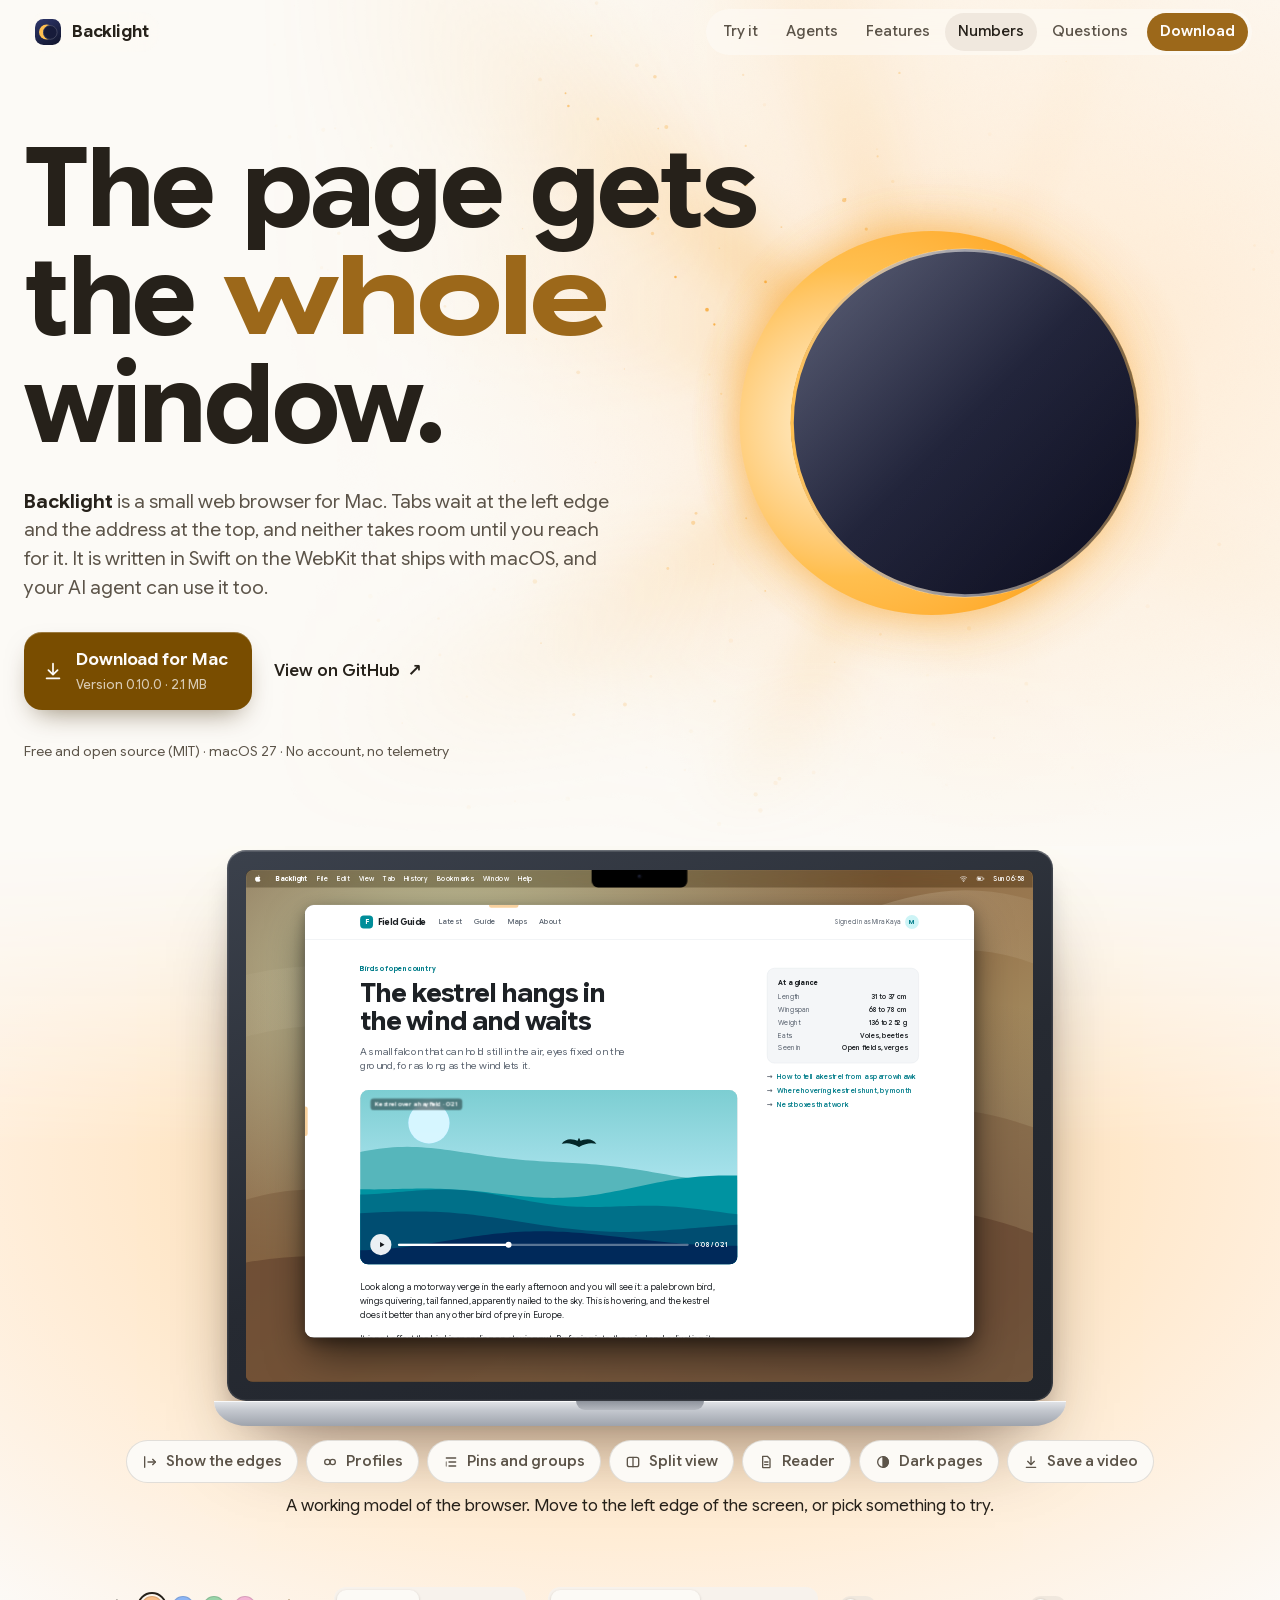
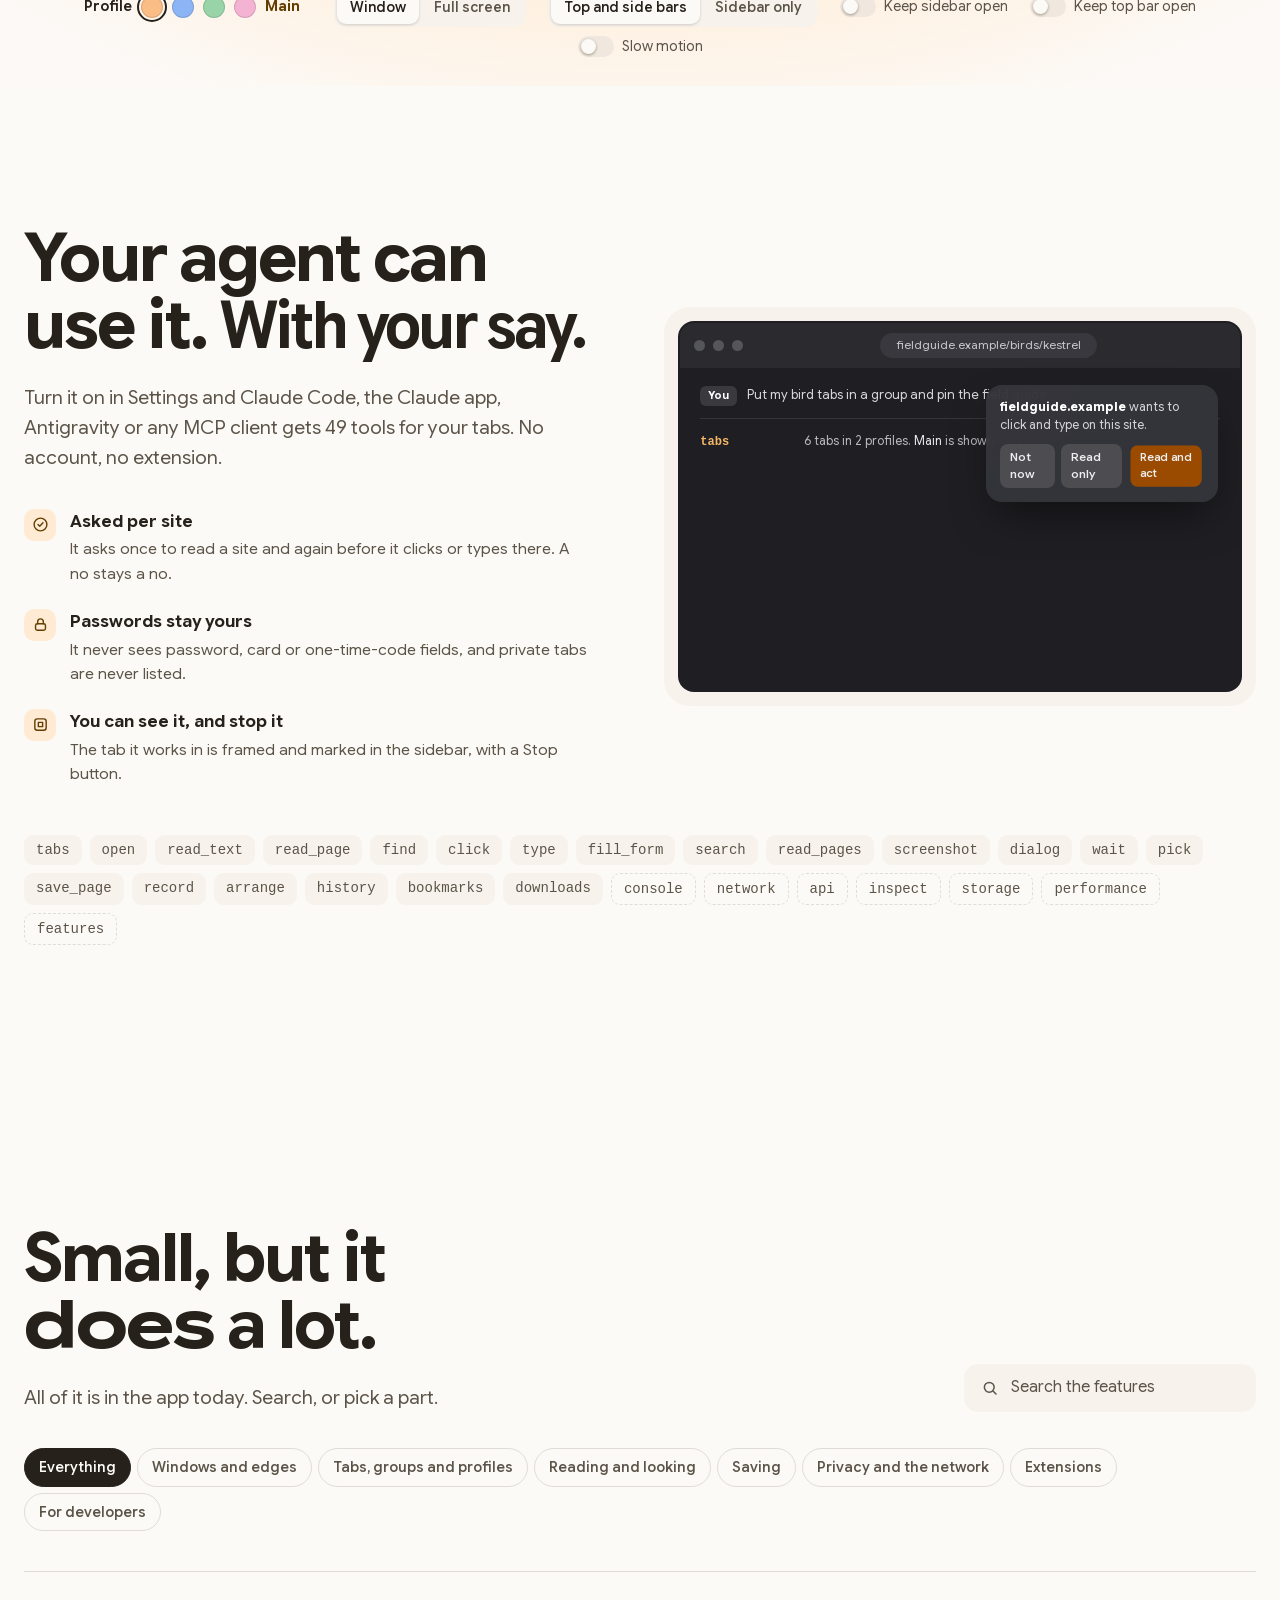
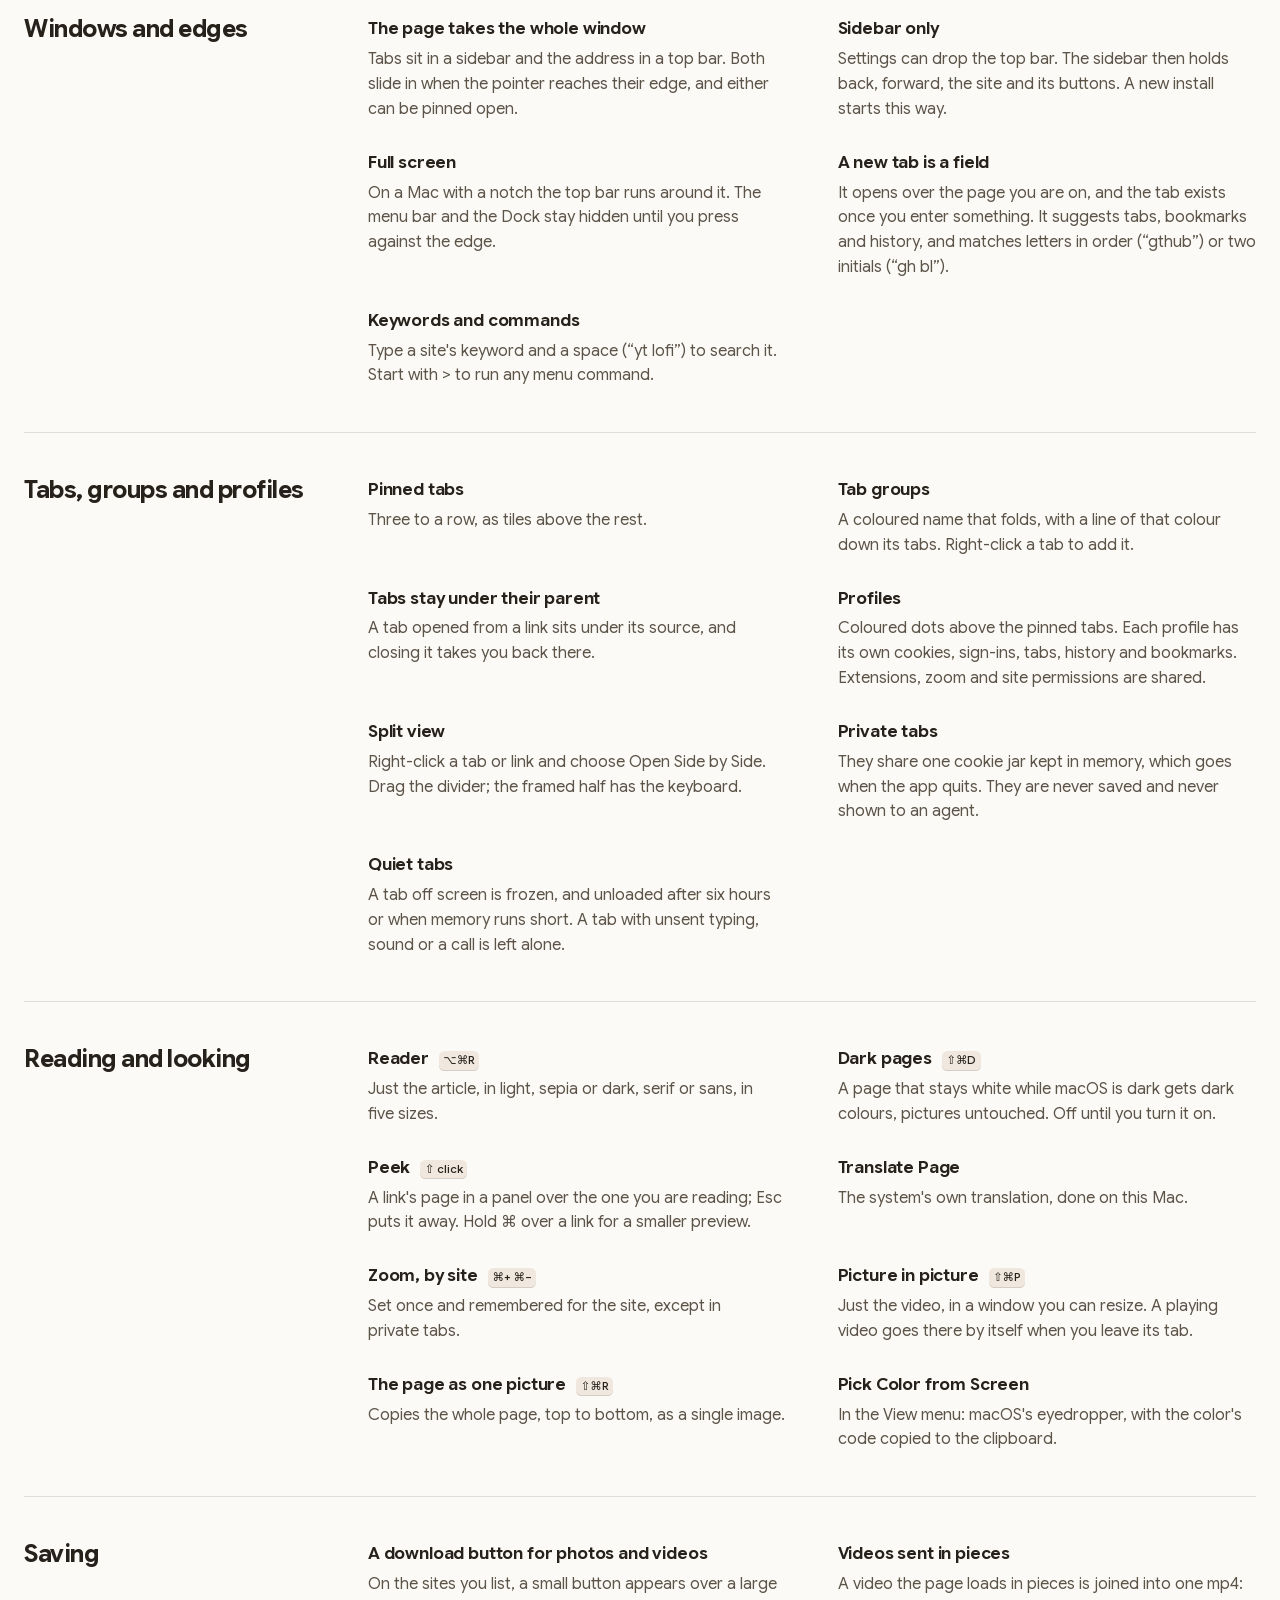
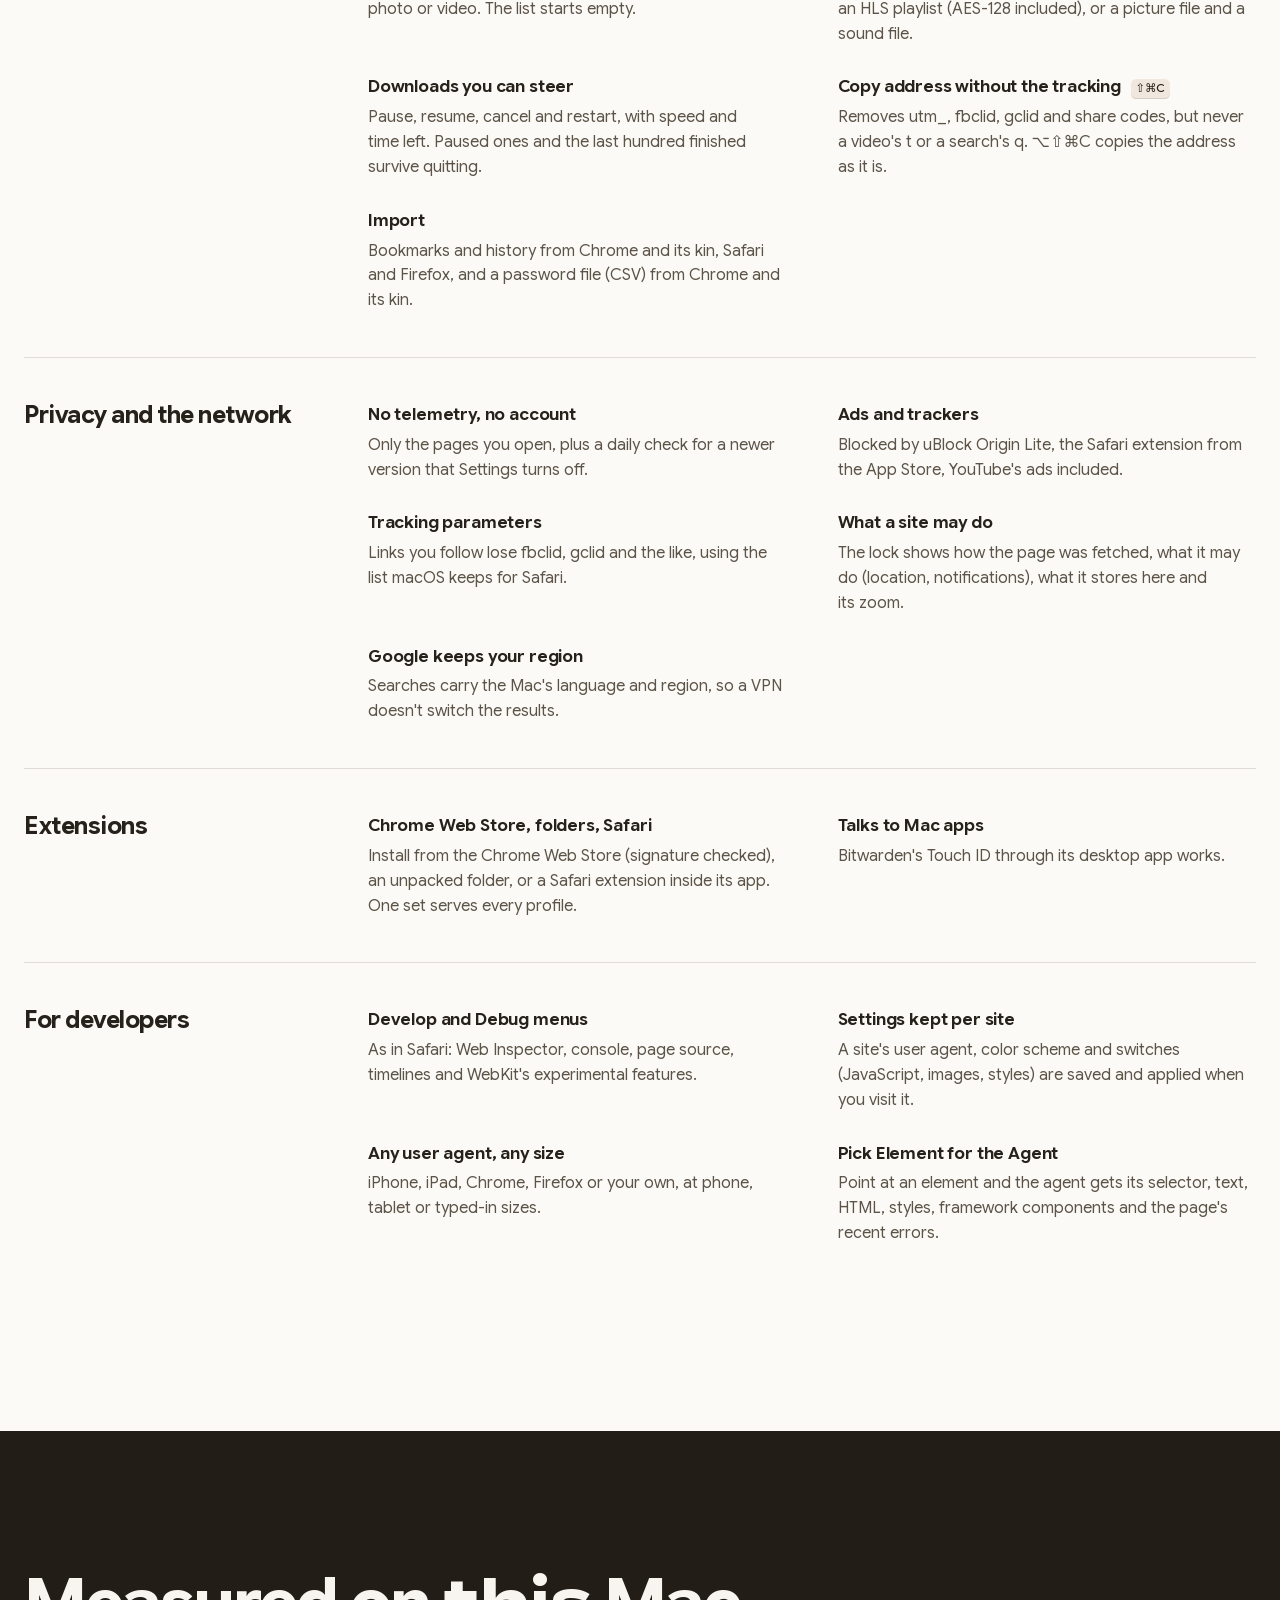
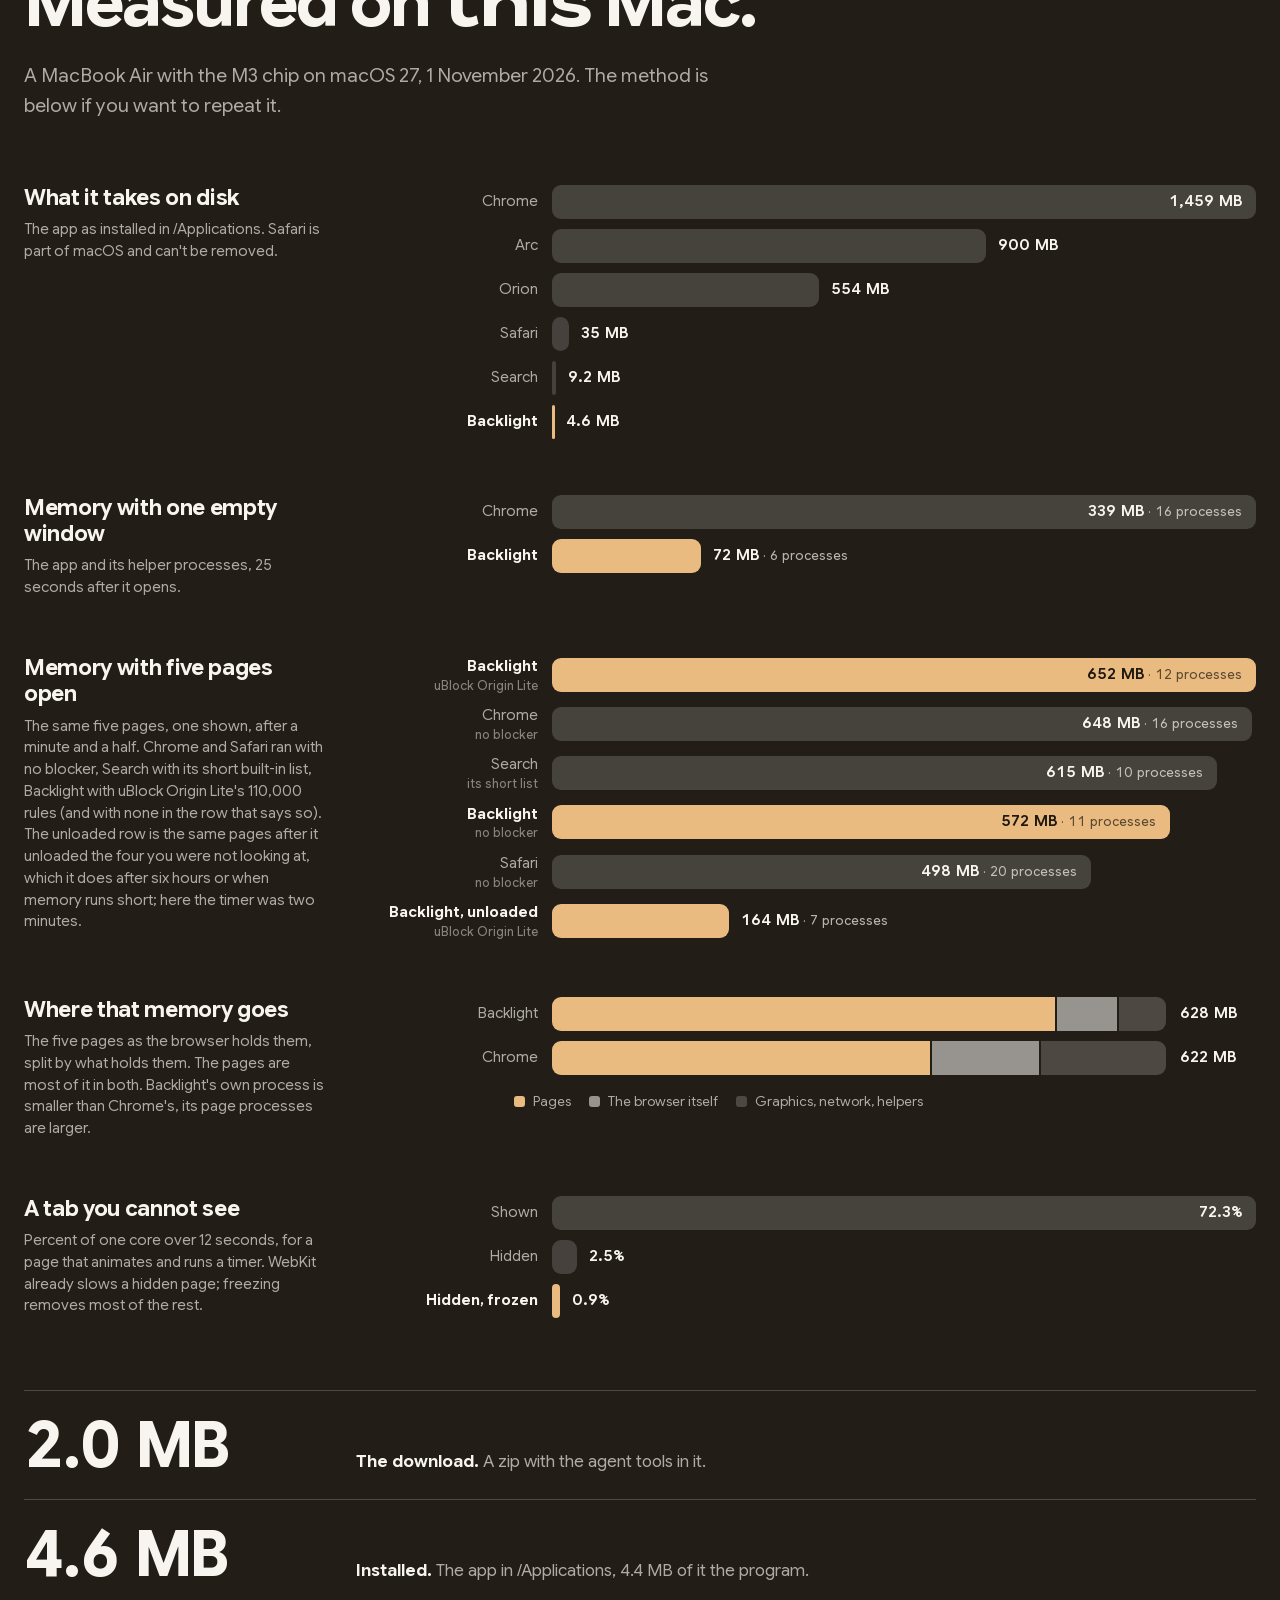
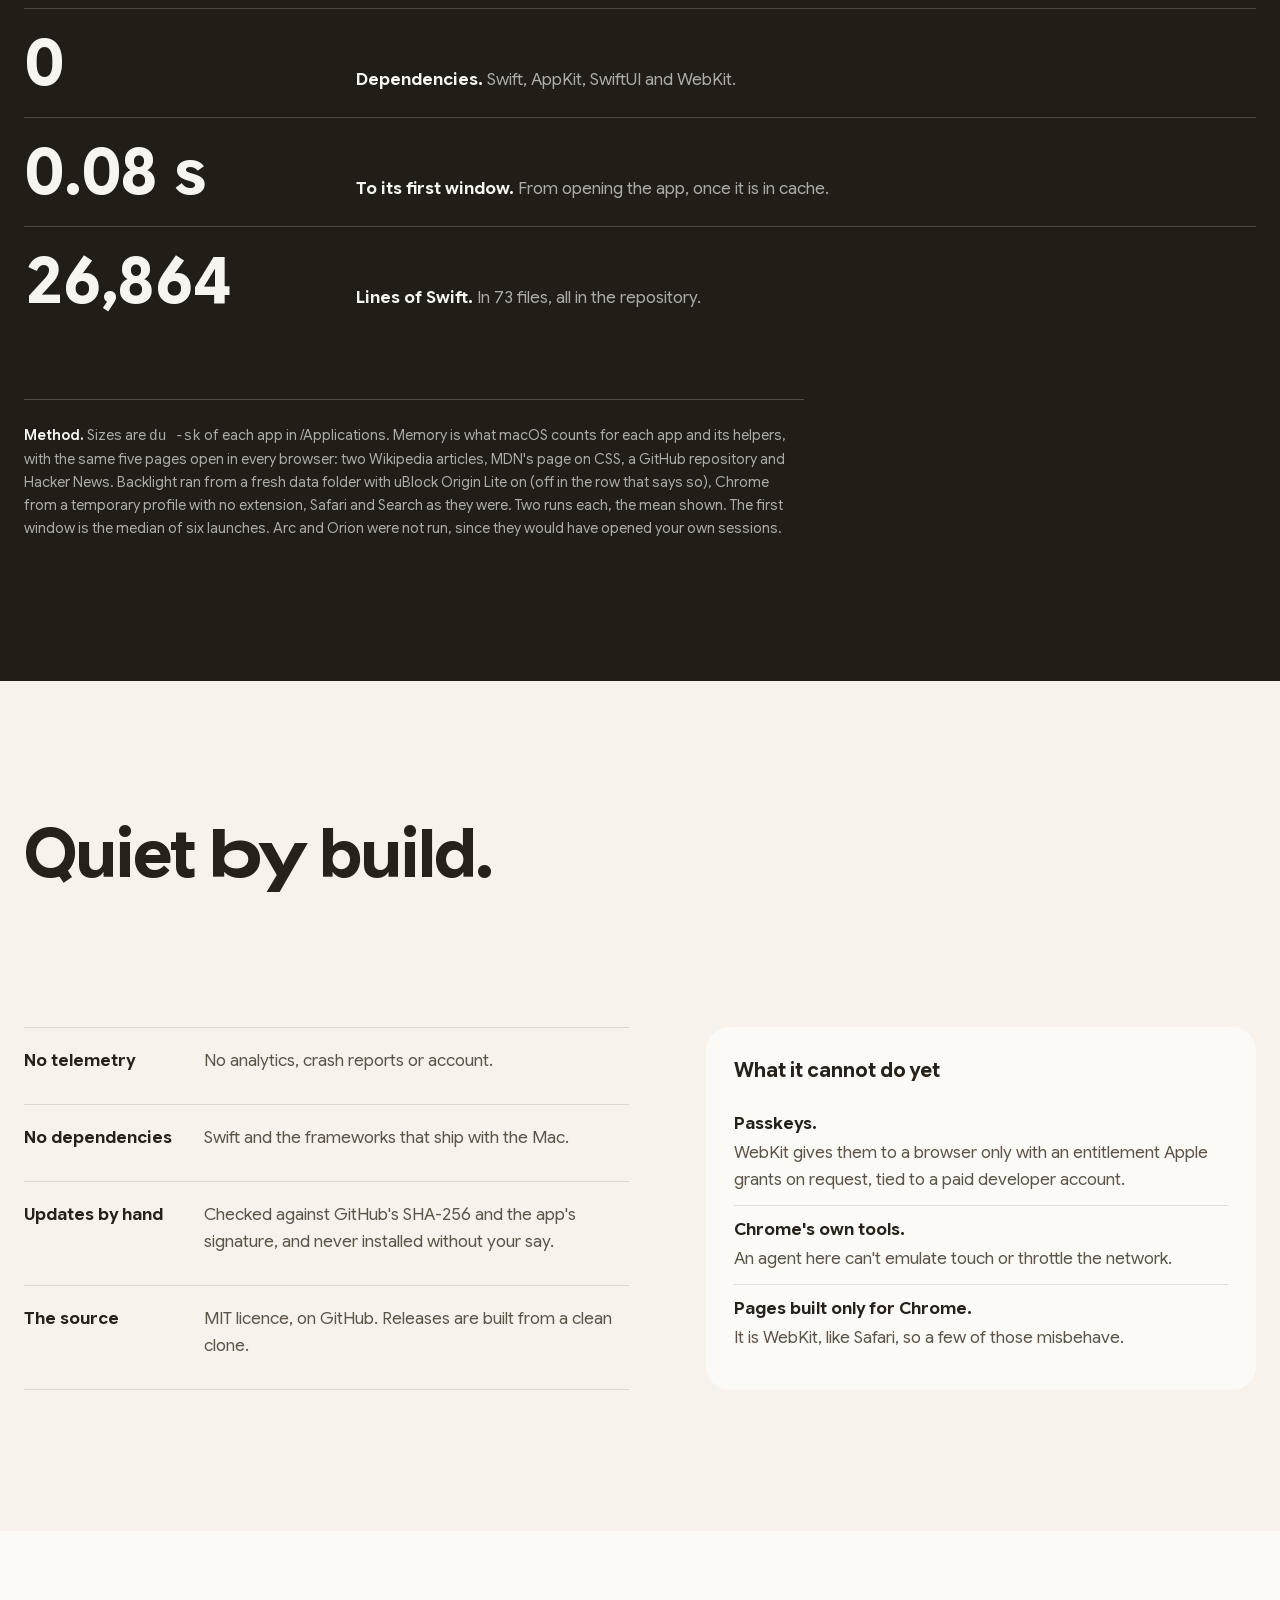
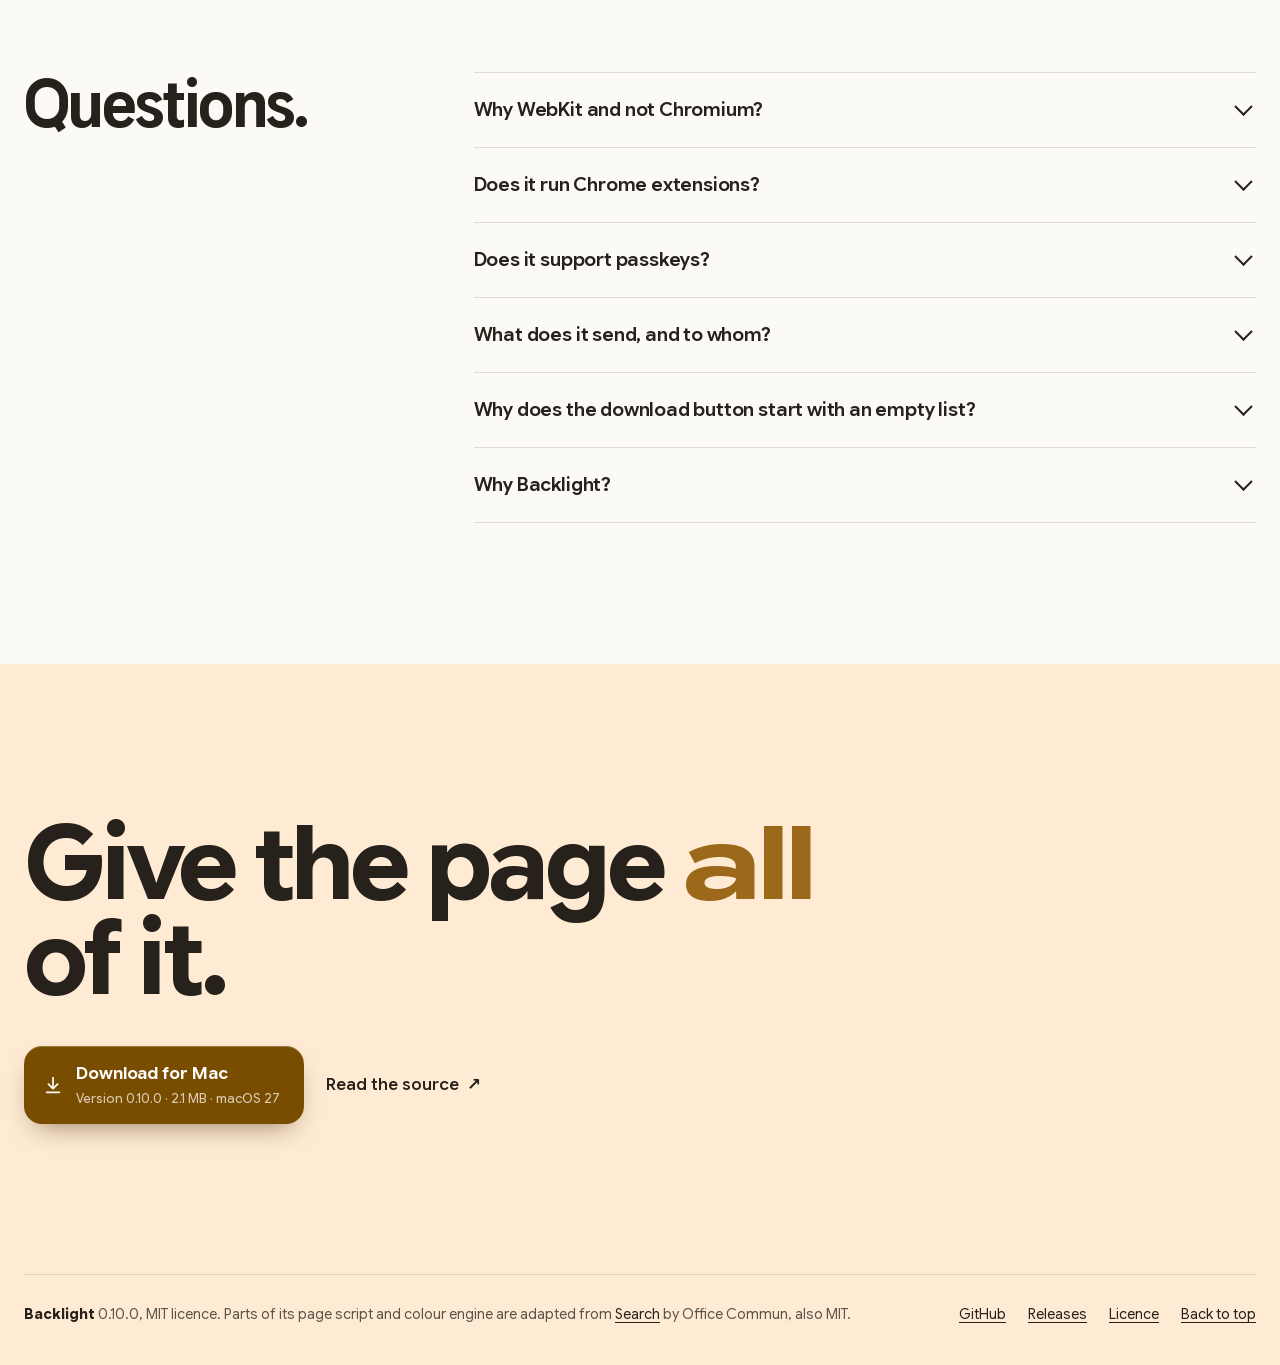
==== commit b85374f7: "The website: 0.10.0" ====
--- a/docs/index.html
+++ b/docs/index.html
@@ -742,7 +742,7 @@
         <div class="cta">
           <a class="btn" href="https://github.com/mbahakeskin/Backlight/releases/latest">
             <svg viewBox="0 0 24 24" fill="none" stroke="currentColor" stroke-width="1.9" stroke-linecap="round" stroke-linejoin="round" aria-hidden="true"><path d="M12 4v11"/><path d="m7 11 5 5 5-5"/><path d="M5 20h14"/></svg>
-            <span>Download for Mac<small>Version 0.9.1 · 2.0 MB</small></span>
+            <span>Download for Mac<small>Version 0.10.0 · 2.1 MB</small></span>
           </a>
           <a class="btn-quiet" href="https://github.com/mbahakeskin/Backlight">View on GitHub <span aria-hidden="true">↗</span></a>
         </div>
@@ -1059,12 +1059,12 @@
       <div class="cta">
         <a class="btn" href="https://github.com/mbahakeskin/Backlight/releases/latest">
           <svg viewBox="0 0 24 24" fill="none" stroke="currentColor" stroke-width="1.9" stroke-linecap="round" stroke-linejoin="round" aria-hidden="true"><path d="M12 4v11"/><path d="m7 11 5 5 5-5"/><path d="M5 20h14"/></svg>
-          <span>Download for Mac<small>Version 0.9.1 · 2.0 MB · macOS 27</small></span>
+          <span>Download for Mac<small>Version 0.10.0 · 2.1 MB · macOS 27</small></span>
         </a>
         <a class="btn-quiet" href="https://github.com/mbahakeskin/Backlight">Read the source <span aria-hidden="true">↗</span></a>
       </div>
       <footer class="foot">
-        <span><b data-name style="color:var(--ink)">Backlight</b> 0.9.1, MIT licence. Parts of its page script and colour engine are adapted from <a href="https://github.com/driceroland/Search">Search</a> by Office Commun, also MIT.</span>
+        <span><b data-name style="color:var(--ink)">Backlight</b> 0.10.0, MIT licence. Parts of its page script and colour engine are adapted from <a href="https://github.com/driceroland/Search">Search</a> by Office Commun, also MIT.</span>
         <span class="foot-links"><a href="https://github.com/mbahakeskin/Backlight">GitHub</a><a href="https://github.com/mbahakeskin/Backlight/releases">Releases</a><a href="https://github.com/mbahakeskin/Backlight/blob/main/LICENSE">Licence</a><a href="#top">Back to top</a></span>
       </footer>
     </div>
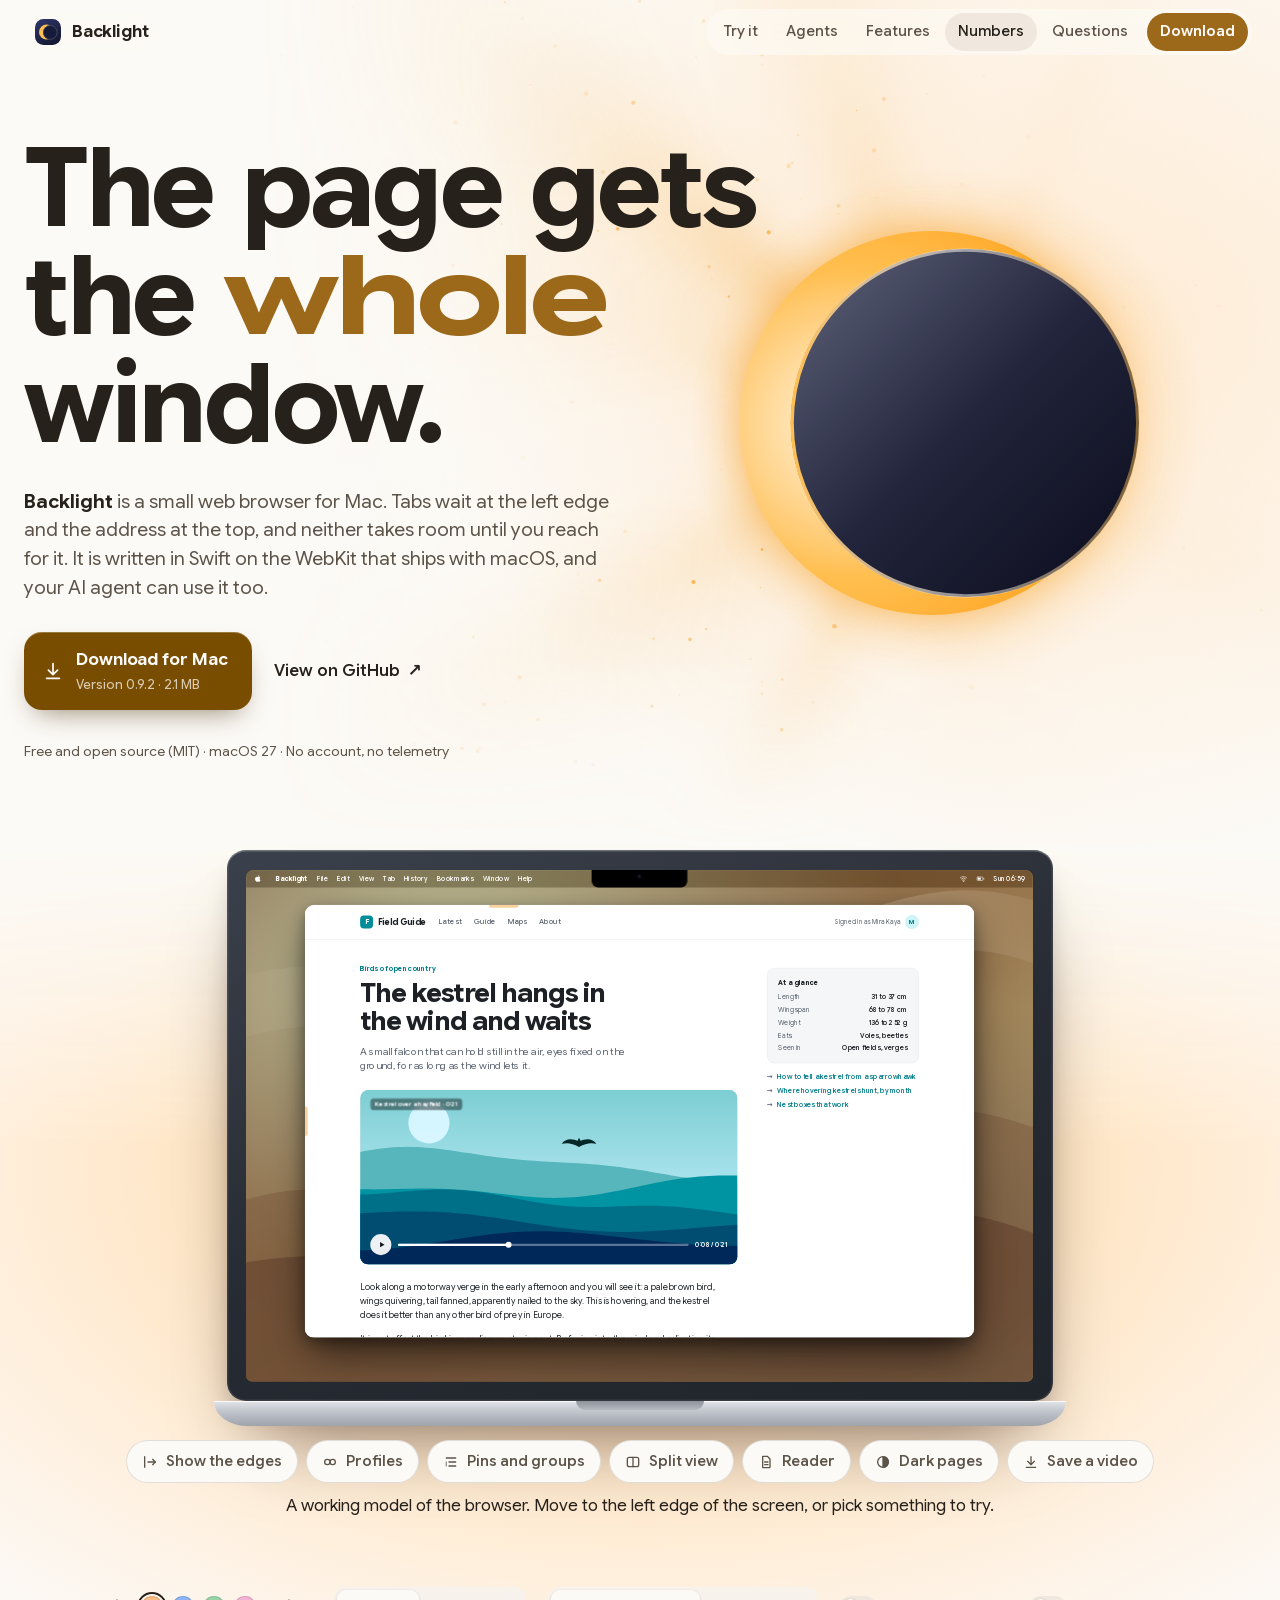
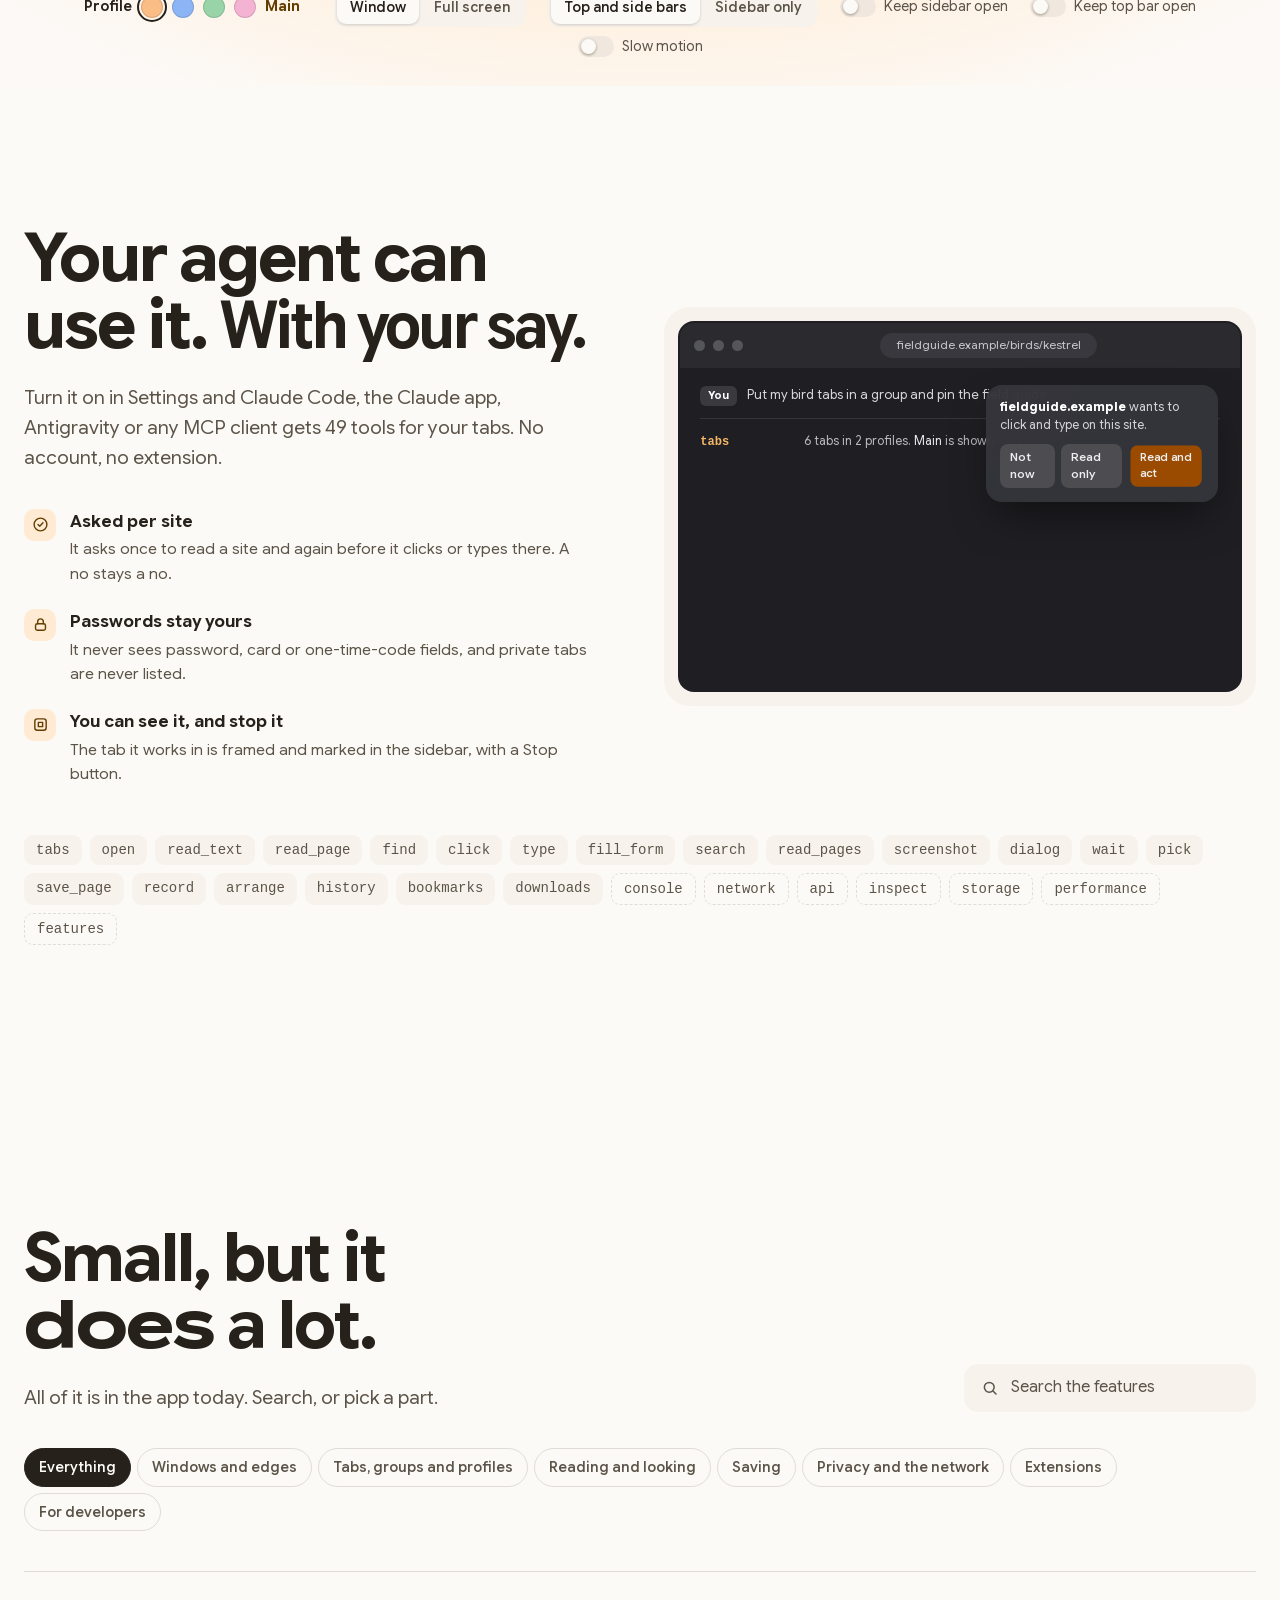
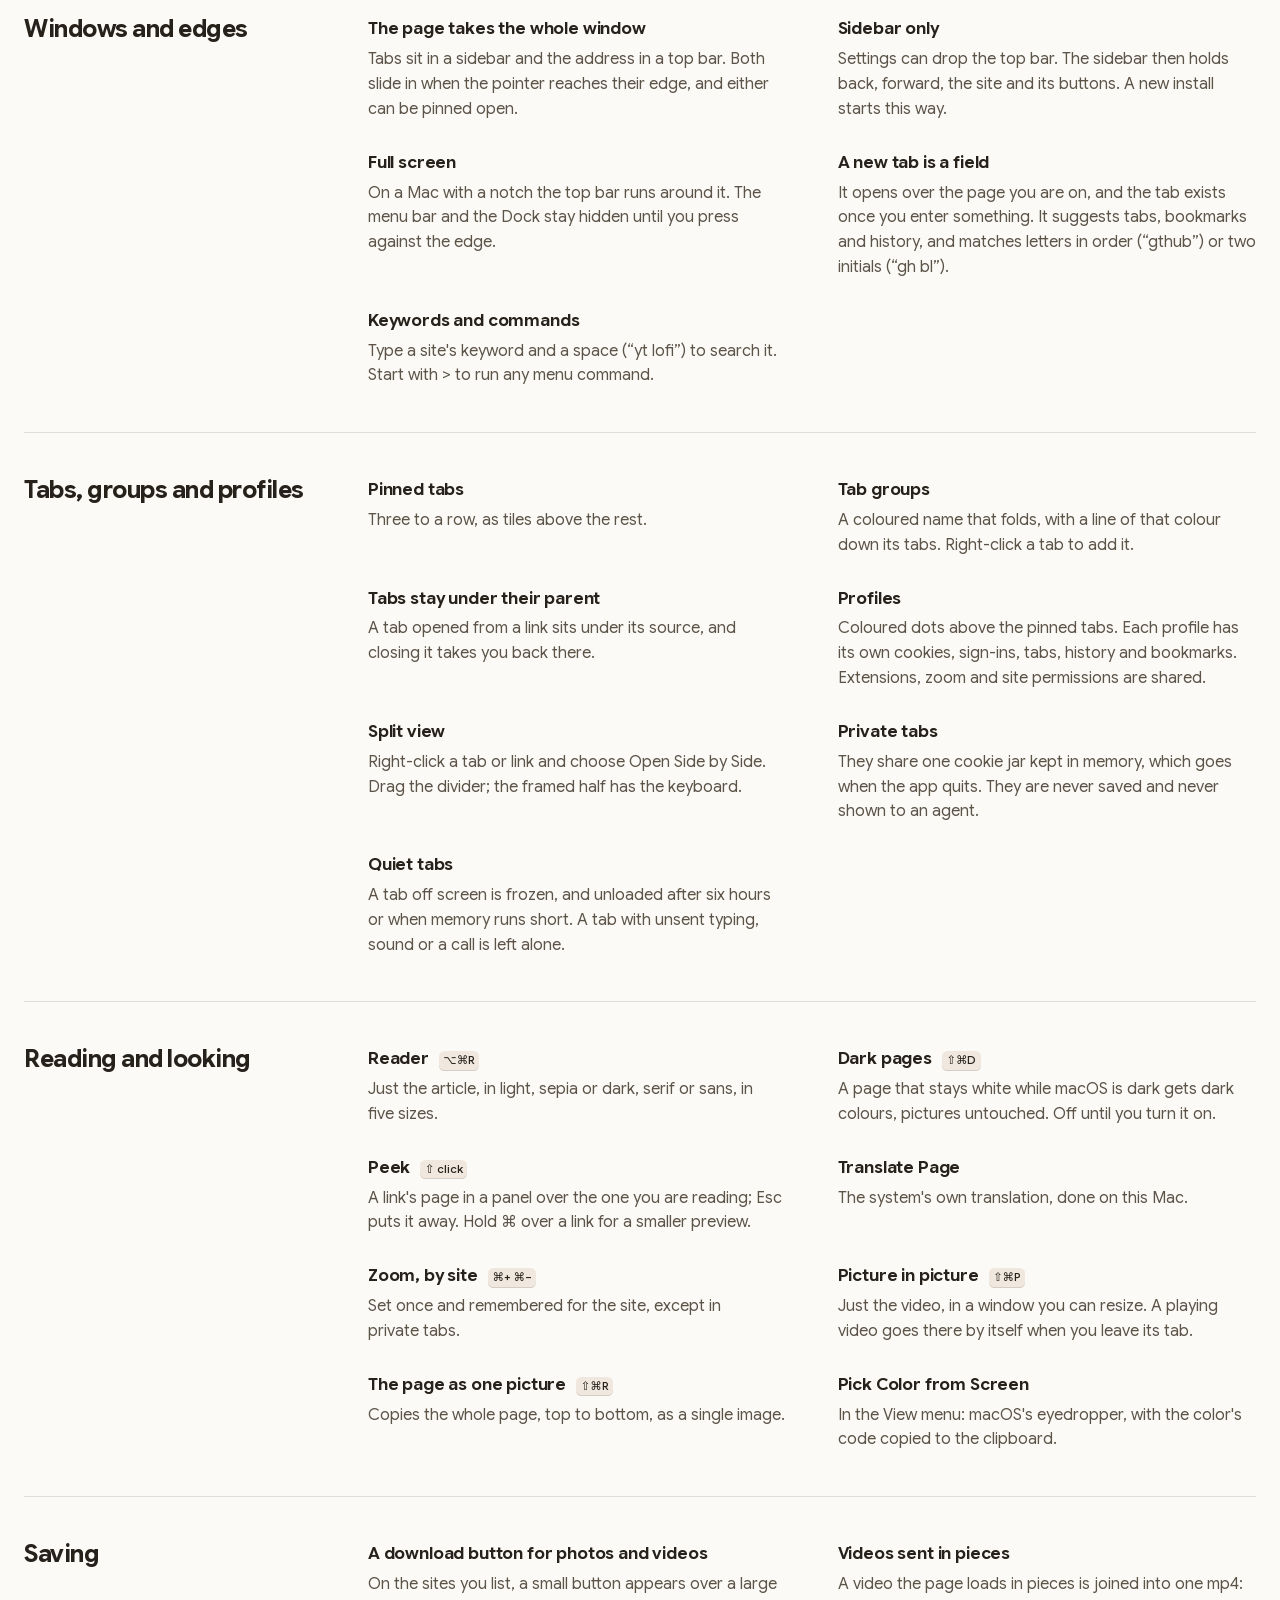
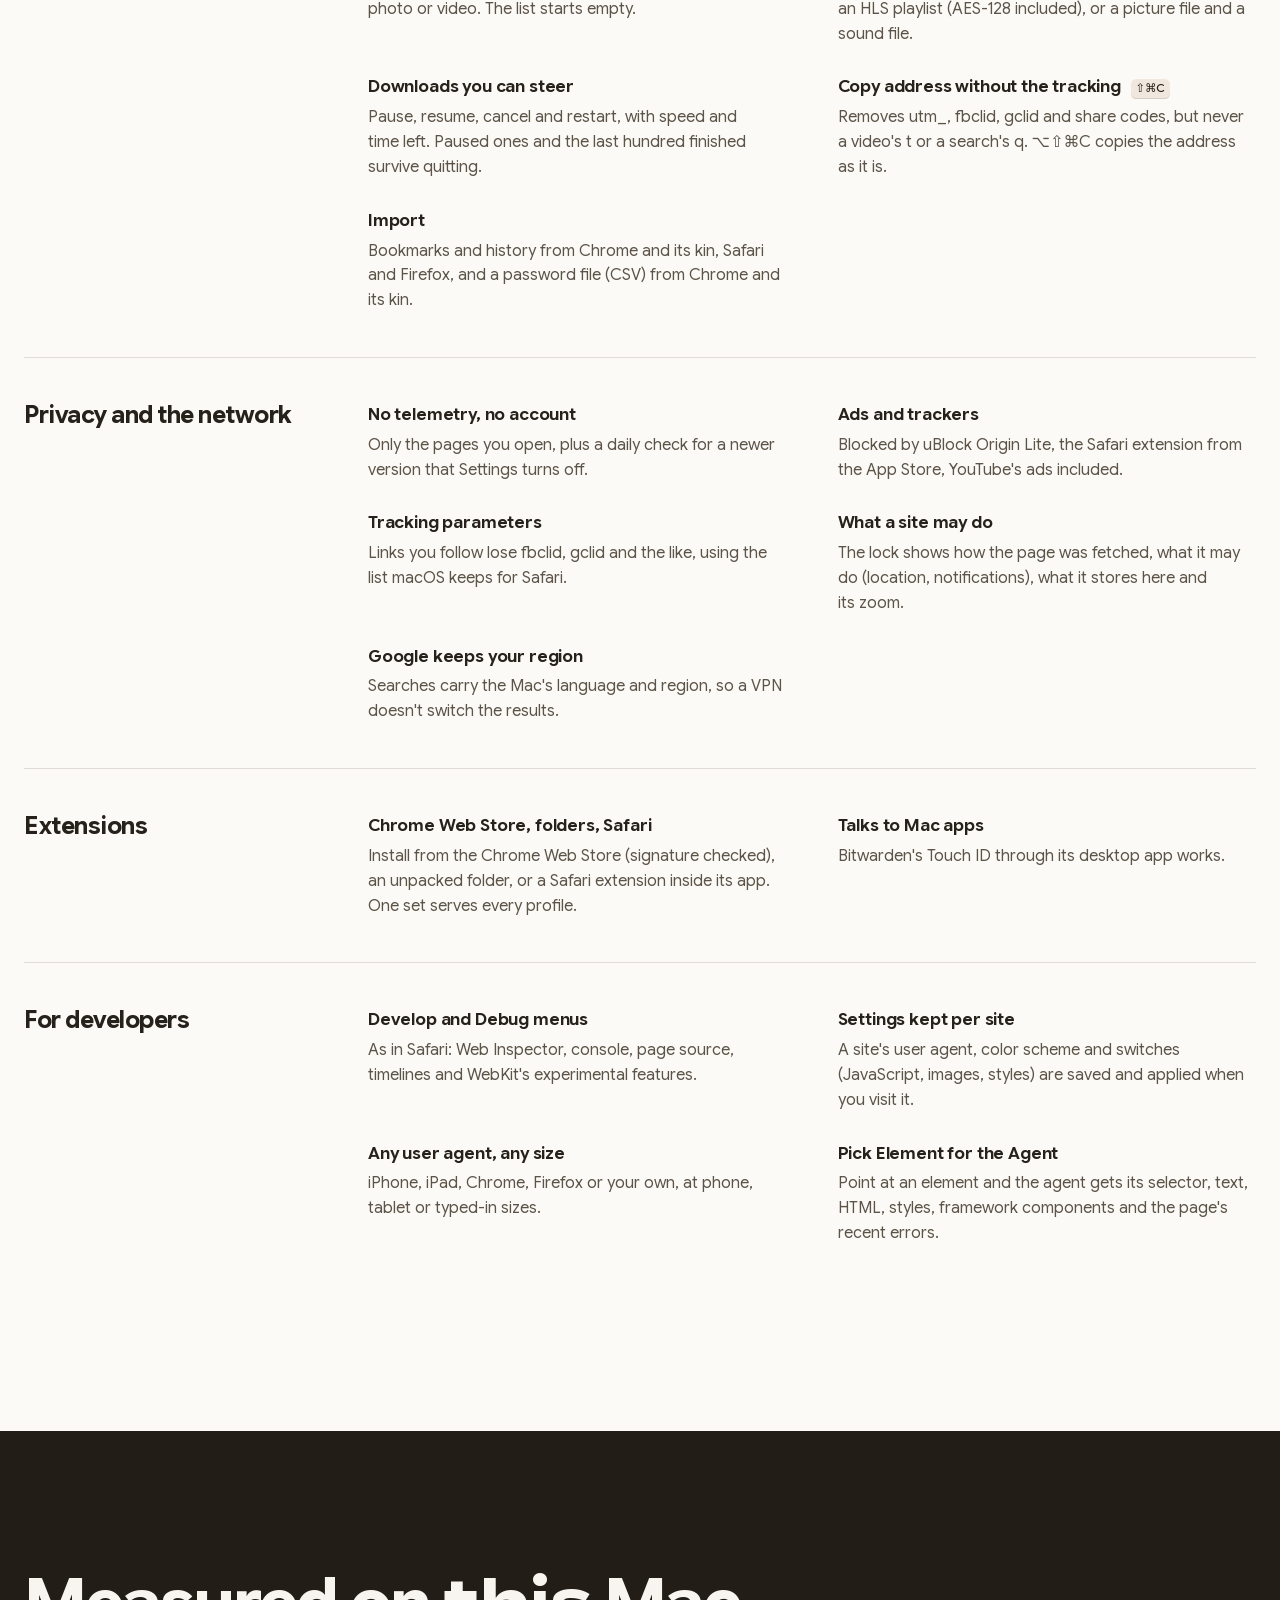
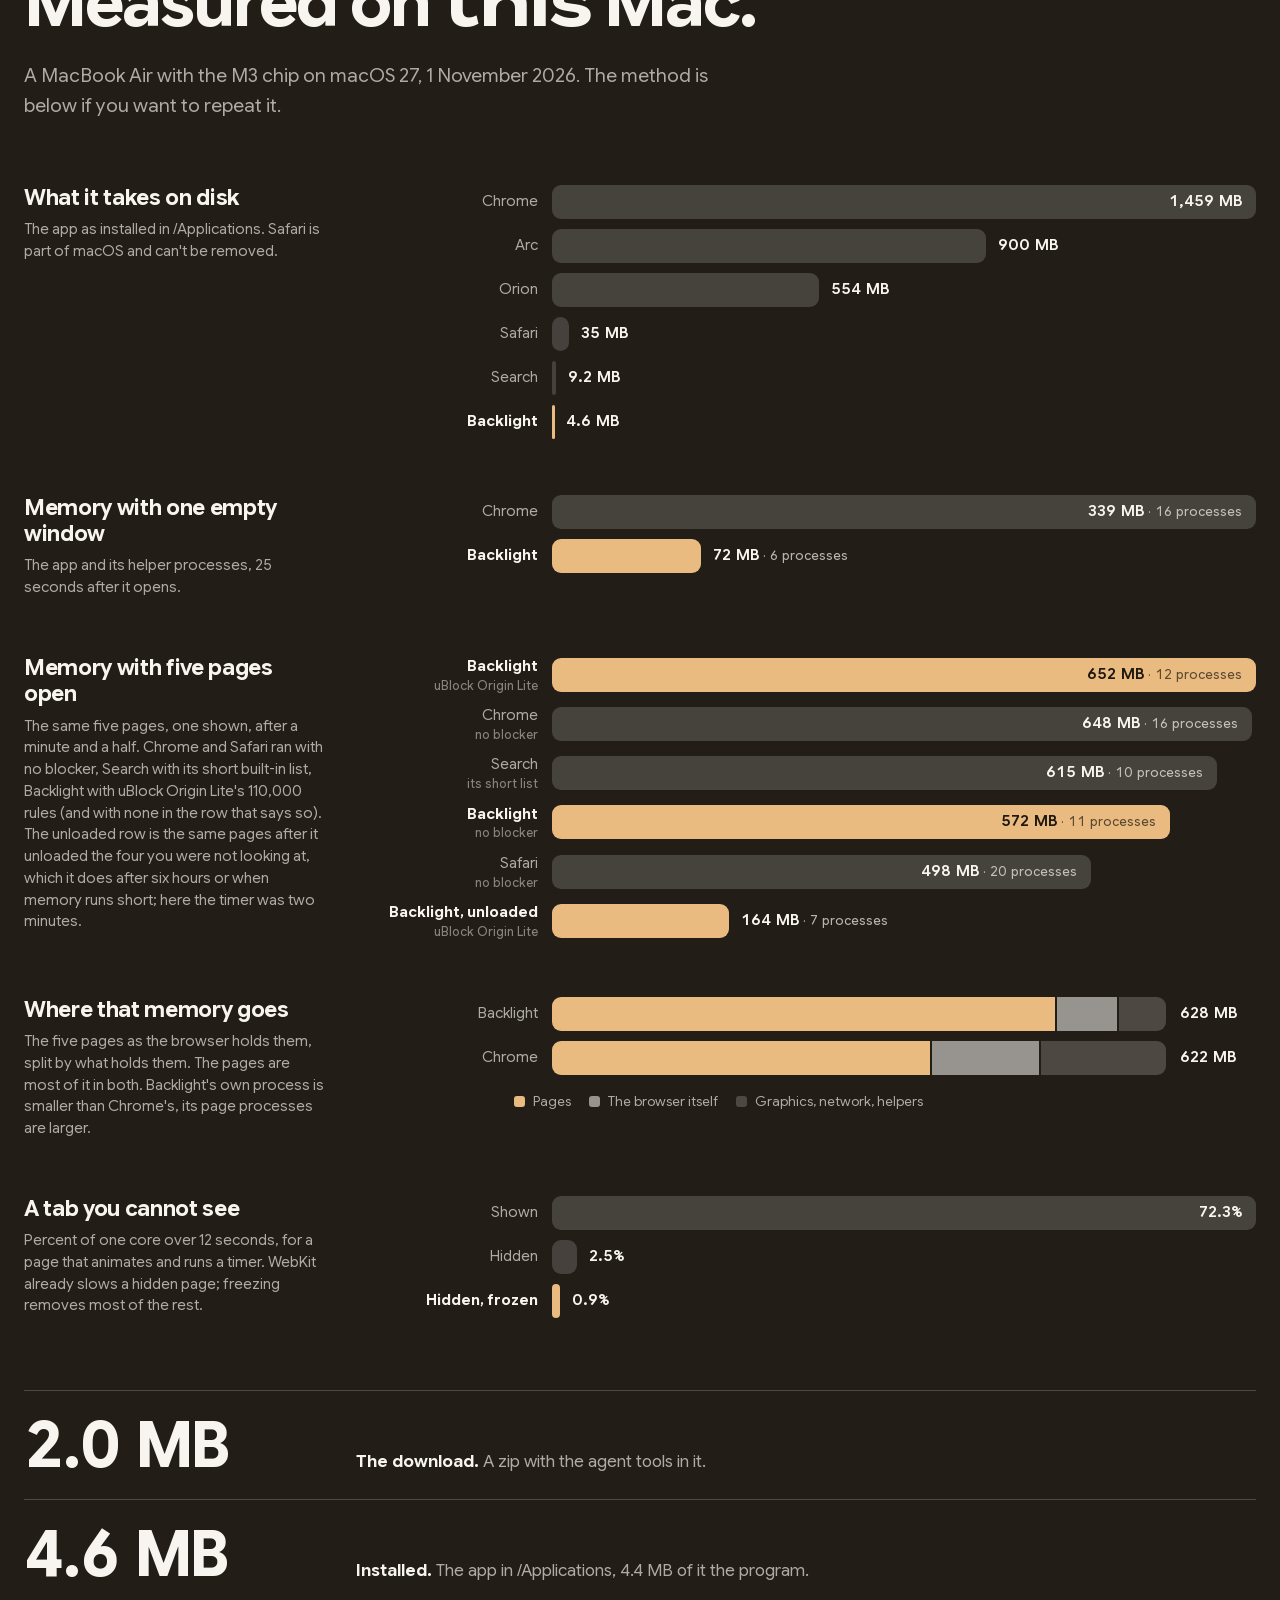
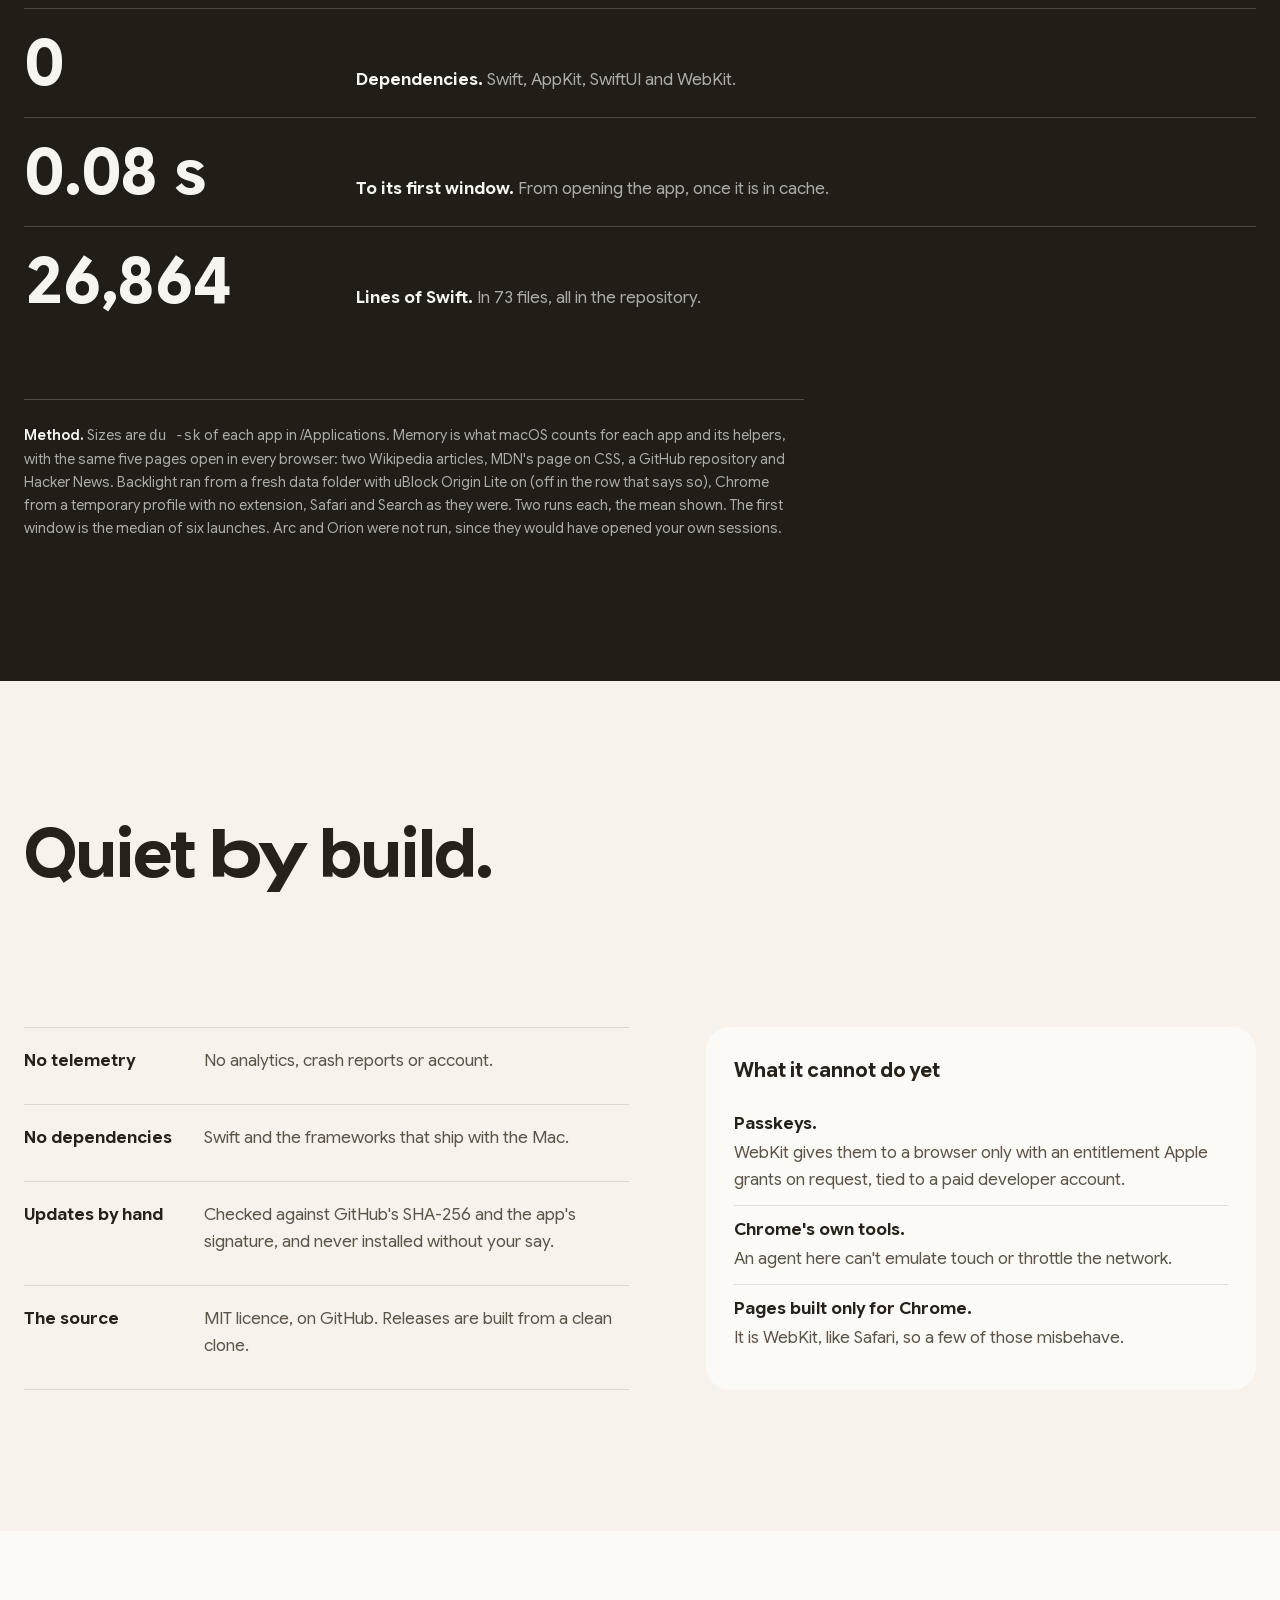
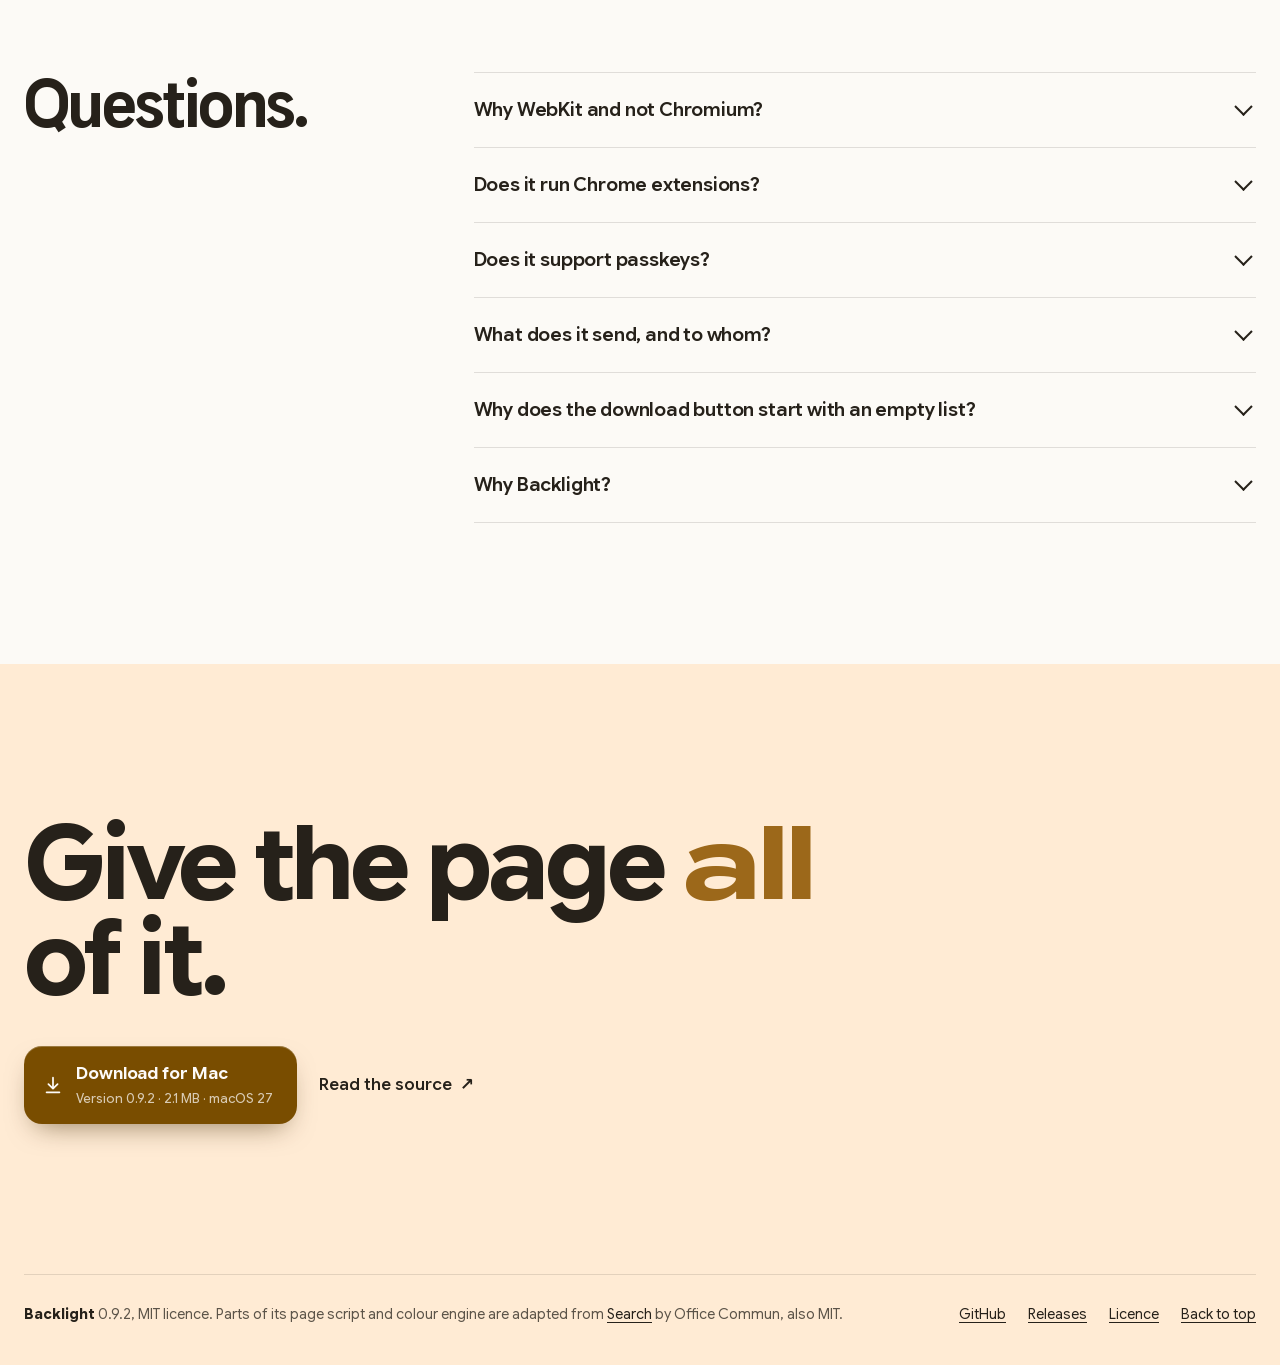
==== commit 6660030d: "0.9.2; the version number of the previous commit (0.10.0) is withdrawn, its release deleted" ====
--- a/docs/index.html
+++ b/docs/index.html
@@ -742,7 +742,7 @@
         <div class="cta">
           <a class="btn" href="https://github.com/mbahakeskin/Backlight/releases/latest">
             <svg viewBox="0 0 24 24" fill="none" stroke="currentColor" stroke-width="1.9" stroke-linecap="round" stroke-linejoin="round" aria-hidden="true"><path d="M12 4v11"/><path d="m7 11 5 5 5-5"/><path d="M5 20h14"/></svg>
-            <span>Download for Mac<small>Version 0.10.0 · 2.1 MB</small></span>
+            <span>Download for Mac<small>Version 0.9.2 · 2.1 MB</small></span>
           </a>
           <a class="btn-quiet" href="https://github.com/mbahakeskin/Backlight">View on GitHub <span aria-hidden="true">↗</span></a>
         </div>
@@ -1059,12 +1059,12 @@
       <div class="cta">
         <a class="btn" href="https://github.com/mbahakeskin/Backlight/releases/latest">
           <svg viewBox="0 0 24 24" fill="none" stroke="currentColor" stroke-width="1.9" stroke-linecap="round" stroke-linejoin="round" aria-hidden="true"><path d="M12 4v11"/><path d="m7 11 5 5 5-5"/><path d="M5 20h14"/></svg>
-          <span>Download for Mac<small>Version 0.10.0 · 2.1 MB · macOS 27</small></span>
+          <span>Download for Mac<small>Version 0.9.2 · 2.1 MB · macOS 27</small></span>
         </a>
         <a class="btn-quiet" href="https://github.com/mbahakeskin/Backlight">Read the source <span aria-hidden="true">↗</span></a>
       </div>
       <footer class="foot">
-        <span><b data-name style="color:var(--ink)">Backlight</b> 0.10.0, MIT licence. Parts of its page script and colour engine are adapted from <a href="https://github.com/driceroland/Search">Search</a> by Office Commun, also MIT.</span>
+        <span><b data-name style="color:var(--ink)">Backlight</b> 0.9.2, MIT licence. Parts of its page script and colour engine are adapted from <a href="https://github.com/driceroland/Search">Search</a> by Office Commun, also MIT.</span>
         <span class="foot-links"><a href="https://github.com/mbahakeskin/Backlight">GitHub</a><a href="https://github.com/mbahakeskin/Backlight/releases">Releases</a><a href="https://github.com/mbahakeskin/Backlight/blob/main/LICENSE">Licence</a><a href="#top">Back to top</a></span>
       </footer>
     </div>
